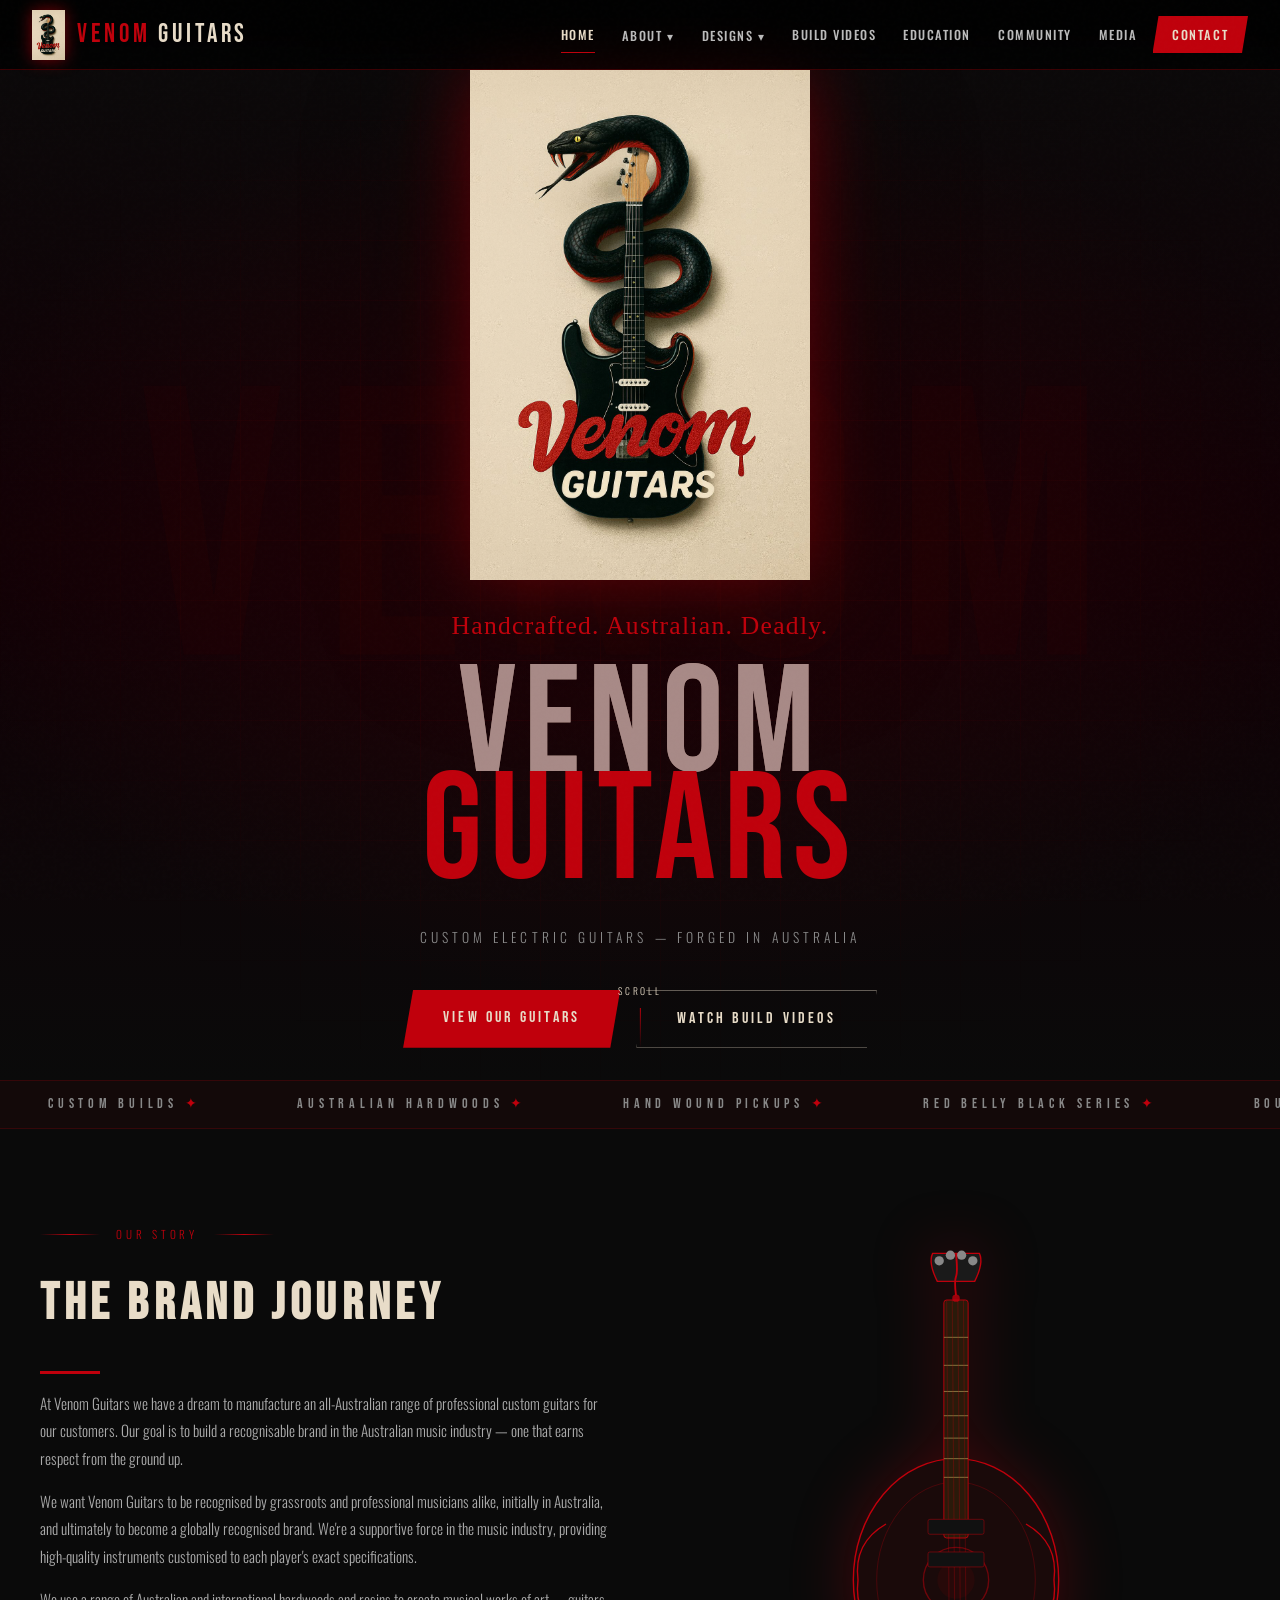
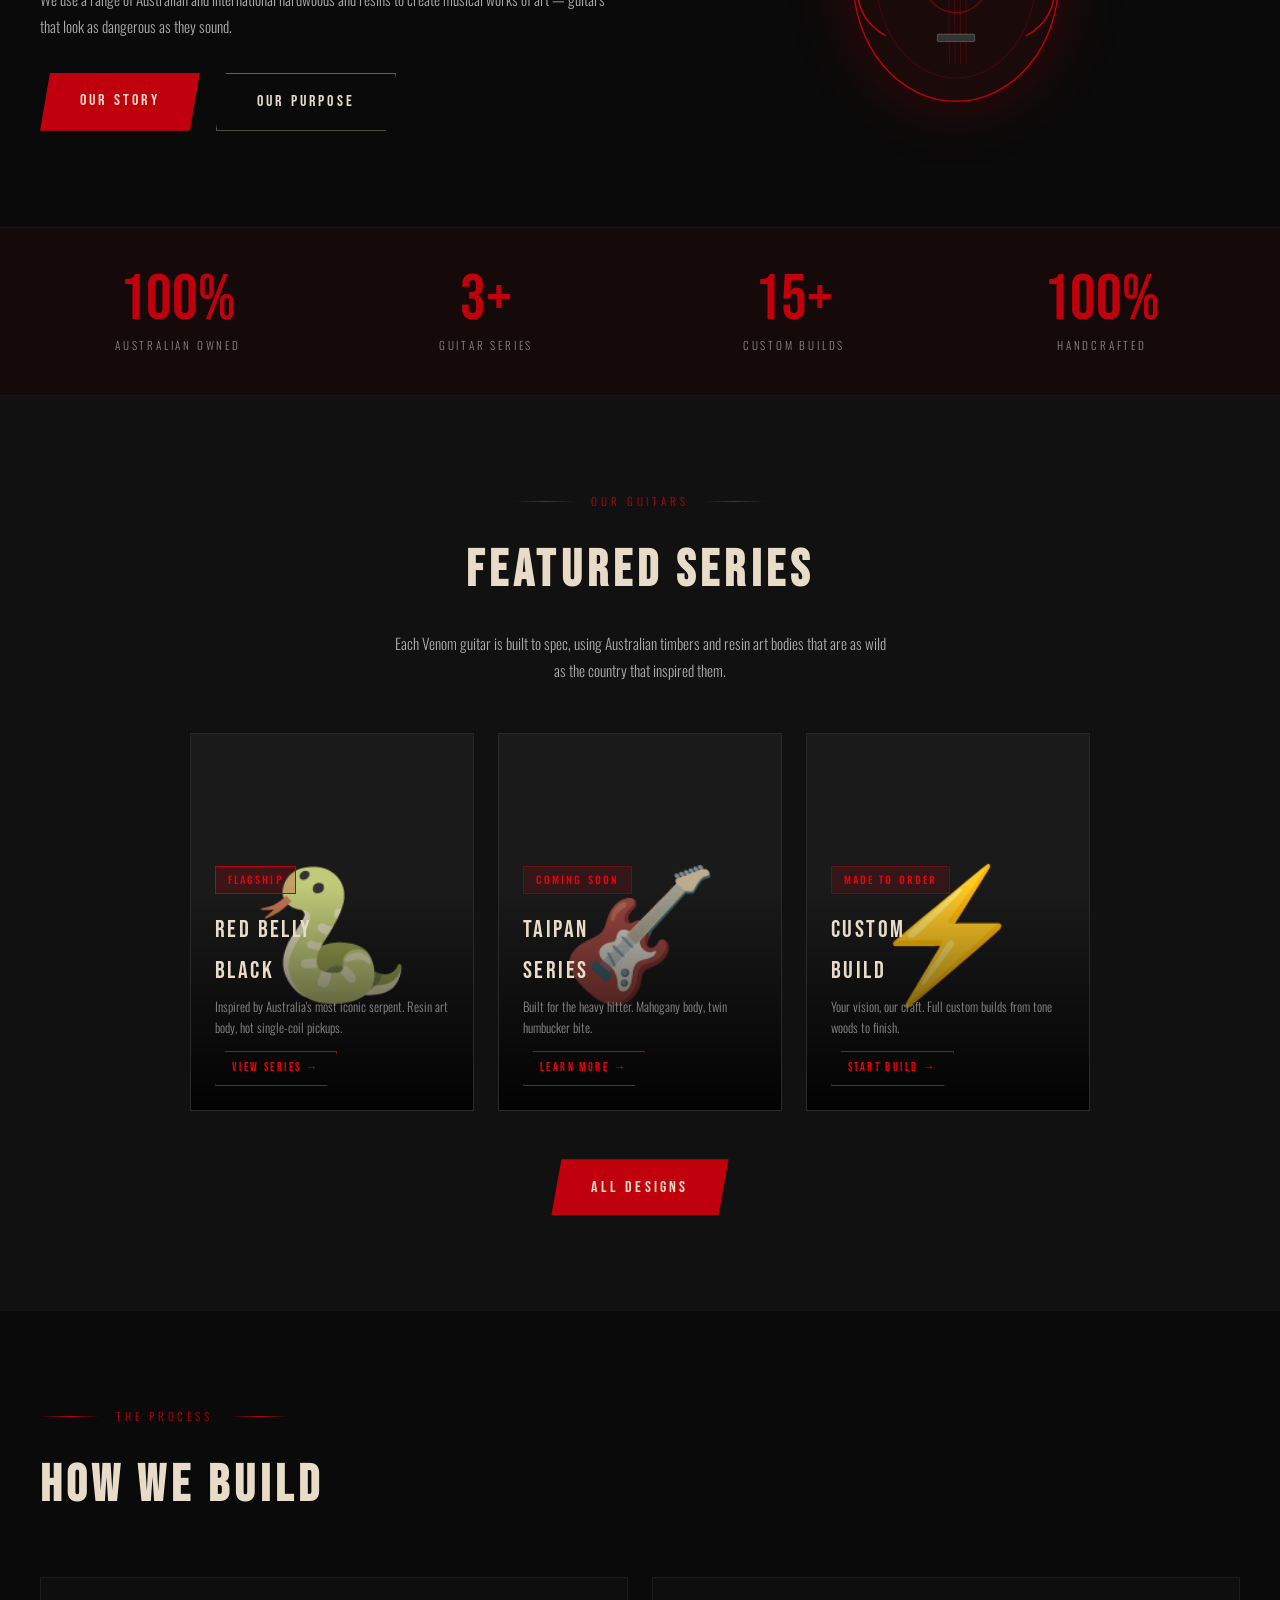
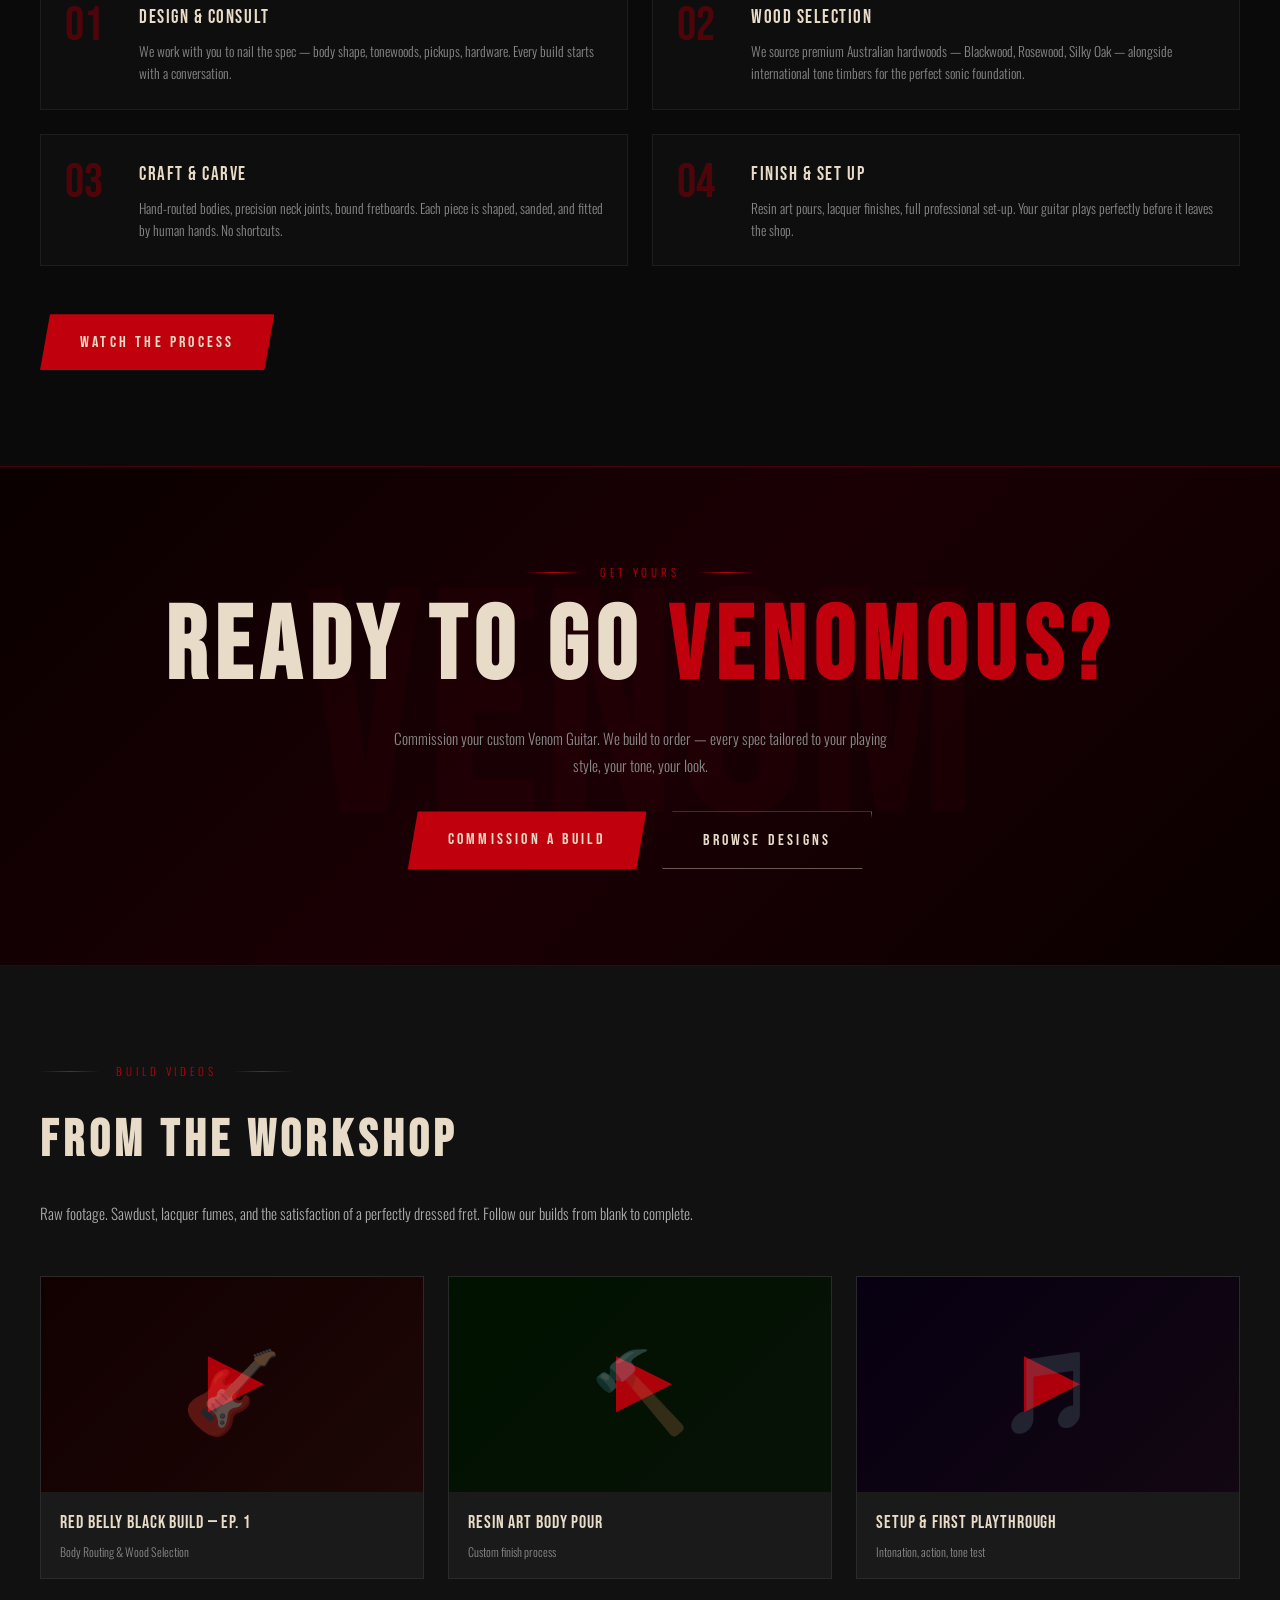
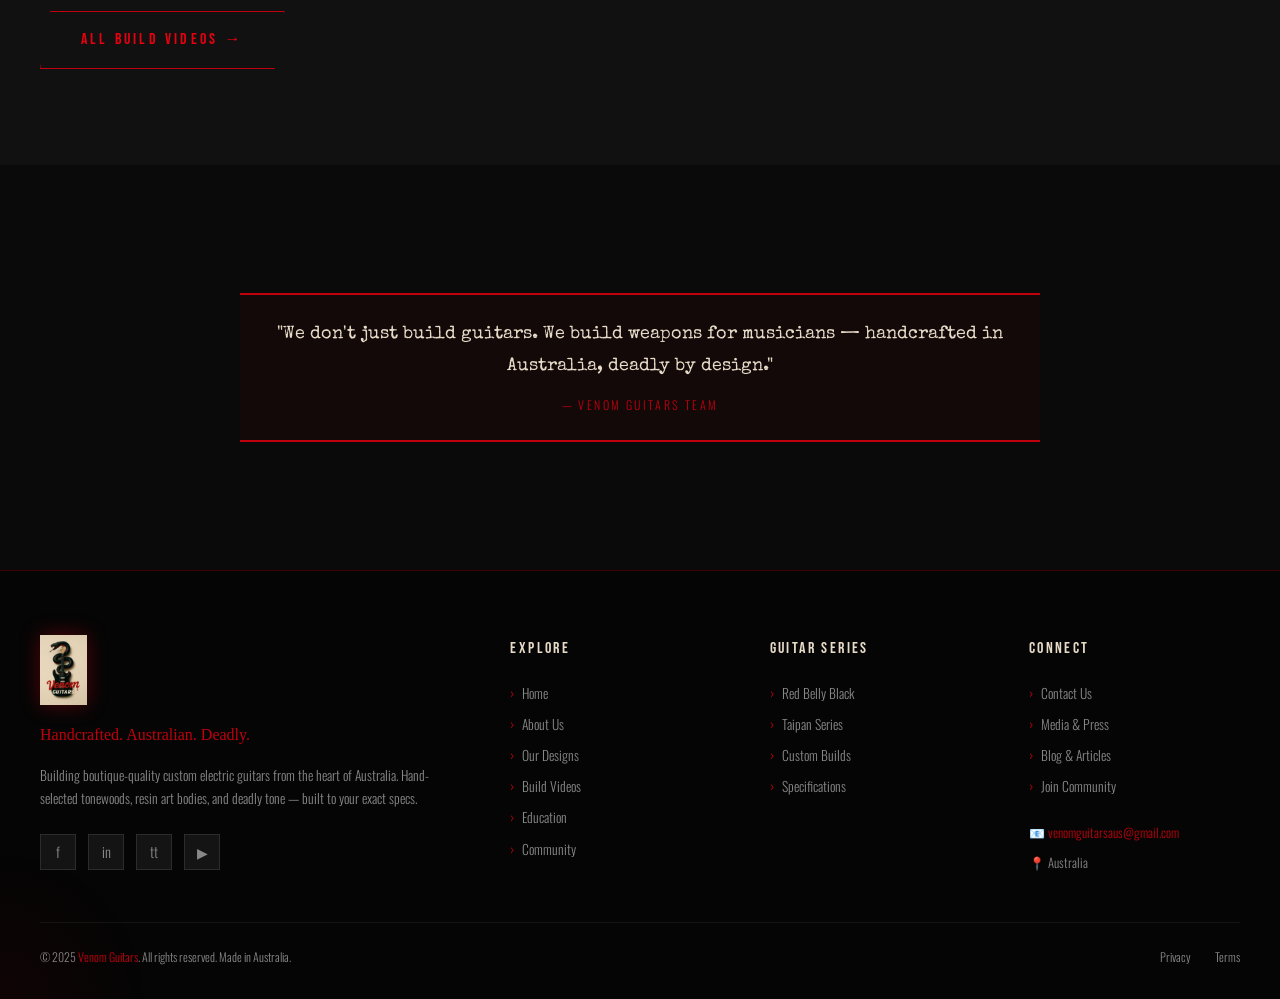
==== index.html @ cd34693f "Add files via upload" ====
<!DOCTYPE html>
<html lang="en">
<head>
  <meta charset="UTF-8">
  <meta name="viewport" content="width=device-width, initial-scale=1.0">
  <title>Venom Guitars — Australian Custom Guitar Builders</title>
  <meta name="description" content="Venom Guitars — Custom Australian-made electric guitars. Hand-crafted with Australian hardwoods, deadly tone, venom-level quality.">
  <link rel="stylesheet" href="css/style.css">
  <link rel="icon" href="images/logo.png" type="image/png">
  <style>
    /* ── HOME-SPECIFIC ── */
    .hero-logo-img {
      width: min(340px, 75vw);
      filter: drop-shadow(0 0 40px rgba(192,0,12,0.5)) drop-shadow(0 20px 60px rgba(0,0,0,0.8));
      animation: float 6s ease-in-out infinite, fadeIn 1s ease both;
    }
    .hero-tagline {
      font-family: var(--font-grunge);
      font-size: clamp(1.1rem, 2.5vw, 1.6rem);
      color: var(--red);
      margin: 1rem 0 0.5rem;
      letter-spacing: 0.05em;
    }
    .hero-main-title {
      font-family: var(--font-display);
      font-size: clamp(4rem, 12vw, 10rem);
      letter-spacing: 0.05em;
      line-height: 0.9;
      color: var(--cream);
      position: relative;
    }
    .hero-sub {
      font-size: 0.85rem;
      letter-spacing: 0.3em;
      text-transform: uppercase;
      color: var(--grey);
      margin: 1.5rem 0 2.5rem;
    }

    /* Drip text */
    .drip-text {
      position: relative;
      display: inline-block;
    }
    .drip-text::after {
      content: '';
      position: absolute;
      bottom: -20px;
      left: 50%;
      transform: translateX(-50%);
      width: 4px;
      height: 25px;
      background: linear-gradient(180deg, var(--red) 0%, transparent 100%);
      border-radius: 0 0 4px 4px;
    }

    /* Marquee */
    .marquee-wrap {
      overflow: hidden;
      border-top: 1px solid rgba(192,0,12,0.2);
      border-bottom: 1px solid rgba(192,0,12,0.2);
      background: rgba(192,0,12,0.05);
      padding: 0.75rem 0;
    }
    .marquee-track {
      display: flex;
      gap: 0;
      animation: marquee 30s linear infinite;
      white-space: nowrap;
    }
    .marquee-item {
      font-family: var(--font-display);
      font-size: 0.85rem;
      letter-spacing: 0.35em;
      text-transform: uppercase;
      color: var(--grey);
      padding: 0 3rem;
      flex-shrink: 0;
    }
    .marquee-item span { color: var(--red); }
    @keyframes marquee {
      from { transform: translateX(0); }
      to   { transform: translateX(-50%); }
    }

    /* Featured series */
    .series-card {
      position: relative;
      overflow: hidden;
      background: var(--charcoal);
      border: 1px solid rgba(255,255,255,0.07);
      aspect-ratio: 3/4;
      display: flex;
      flex-direction: column;
      justify-content: flex-end;
      cursor: pointer;
      transition: transform 0.4s, border-color 0.3s;
    }
    .series-card::before {
      content: '';
      position: absolute;
      inset: 0;
      background: linear-gradient(180deg, transparent 40%, rgba(0,0,0,0.9) 100%);
      z-index: 1;
    }
    .series-card:hover { transform: translateY(-8px); border-color: var(--red); }
    .series-card-bg {
      position: absolute;
      inset: 0;
      display: flex;
      align-items: center;
      justify-content: center;
      font-size: 8rem;
      filter: grayscale(40%);
      transition: transform 0.6s;
    }
    .series-card:hover .series-card-bg { transform: scale(1.05); }
    .series-card-body {
      position: relative;
      z-index: 2;
      padding: 1.5rem;
    }
    .series-card-name {
      font-family: var(--font-display);
      font-size: 1.5rem;
      letter-spacing: 0.1em;
      color: var(--cream);
    }
    .series-card-desc { font-size: 0.8rem; color: var(--grey); margin: 0.25rem 0 0.75rem; }

    /* Process steps */
    .process-step {
      display: flex;
      gap: 1.5rem;
      align-items: flex-start;
      padding: 1.5rem;
      border: 1px solid rgba(255,255,255,0.06);
      background: rgba(255,255,255,0.02);
      transition: border-color 0.3s;
    }
    .process-step:hover { border-color: rgba(192,0,12,0.3); }
    .step-num {
      font-family: var(--font-display);
      font-size: 3rem;
      color: var(--red-dark);
      opacity: 0.6;
      line-height: 1;
      flex-shrink: 0;
      width: 50px;
    }
    .step-title {
      font-family: var(--font-display);
      font-size: 1.2rem;
      letter-spacing: 0.08em;
      color: var(--cream);
      margin-bottom: 0.4rem;
    }
    .step-text { font-size: 0.85rem; color: var(--grey); line-height: 1.6; }

    /* CTA band */
    .cta-band {
      padding: 6rem 2rem;
      background: linear-gradient(135deg, #0a0000 0%, #1a0005 50%, #0a0000 100%);
      border-top: 1px solid rgba(192,0,12,0.3);
      border-bottom: 1px solid rgba(192,0,12,0.3);
      text-align: center;
      position: relative;
      overflow: hidden;
    }
    .cta-band::before {
      content: 'VENOM';
      position: absolute;
      font-family: var(--font-display);
      font-size: 25vw;
      color: rgba(192,0,12,0.04);
      white-space: nowrap;
      top: 50%;
      left: 50%;
      transform: translate(-50%,-50%);
      pointer-events: none;
    }
  </style>
</head>
<body>

<!-- ══ NAVIGATION ══ -->
<nav class="nav" id="main-nav">
  <a href="index.html" class="nav-logo">
    <img src="images/logo.png" alt="Venom Guitars">
    <div class="nav-logo-text"><span>VENOM</span> GUITARS</div>
  </a>
  <div class="nav-links">
    <a href="index.html" class="active">Home</a>
    <div class="nav-dropdown">
      <a href="about.html">About ▾</a>
      <div class="nav-dropdown-menu">
        <a href="about.html">Our Story</a>
        <a href="about.html#purpose">Our Purpose</a>
        <a href="about.html#team">Our Team</a>
      </div>
    </div>
    <div class="nav-dropdown">
      <a href="designs.html">Designs ▾</a>
      <div class="nav-dropdown-menu">
        <a href="designs.html">All Models</a>
        <a href="designs.html#red-belly">Red Belly Black Series</a>
        <a href="designs.html#custom">Custom Builds</a>
      </div>
    </div>
    <a href="builds.html">Build Videos</a>
    <a href="education.html">Education</a>
    <a href="community.html">Community</a>
    <a href="media.html">Media</a>
    <a href="contact.html" class="btn-cta nav-cta">Contact</a>
  </div>
  <div class="nav-hamburger" id="hamburger">
    <span></span><span></span><span></span>
  </div>
</nav>

<!-- Mobile Menu -->
<div class="nav-mobile" id="mobile-menu">
  <a href="index.html">Home</a>
  <a href="about.html">About Us</a>
  <a href="about.html#purpose" class="mobile-sub">— Our Purpose</a>
  <a href="about.html#team" class="mobile-sub">— Our Team</a>
  <a href="designs.html">Our Designs</a>
  <a href="builds.html">Build Videos</a>
  <a href="education.html">Education</a>
  <a href="community.html">Community</a>
  <a href="media.html">Media</a>
  <a href="contact.html">Contact Us</a>
</div>

<!-- ══ HERO ══ -->
<section class="hero" style="padding-top:0; min-height:100vh;">
  <div class="hero-bg"></div>
  <div class="hero-bg-grid"></div>

  <!-- Decorative background text -->
  <div style="position:absolute; font-family:var(--font-display); font-size:30vw; color:rgba(192,0,12,0.03); white-space:nowrap; top:50%; left:50%; transform:translate(-50%,-50%); pointer-events:none; letter-spacing:0.1em; z-index:1;">VENOM</div>

  <div class="hero-content" style="padding-top:70px; position:relative; z-index:2;">
    <img src="images/logo.png" alt="Venom Guitars Logo" class="hero-logo-img" style="margin:0 auto 1.5rem;">
    <div class="hero-tagline animate-up delay-1">Handcrafted. Australian. Deadly.</div>
    <div class="hero-main-title animate-up delay-2 glitch" data-text="VENOM">VENOM</div>
    <div class="hero-main-title animate-up delay-3" style="color:var(--red); margin-top:-0.2em;">GUITARS</div>
    <p class="hero-sub animate-up delay-4">Custom electric guitars — forged in Australia</p>
    <div class="btn-group animate-up delay-4" style="justify-content:center;">
      <a href="designs.html" class="btn btn-primary">View Our Guitars</a>
      <a href="builds.html" class="btn btn-outline">Watch Build Videos</a>
    </div>
  </div>

  <!-- Scroll indicator -->
  <div style="position:absolute; bottom:2rem; left:50%; transform:translateX(-50%); display:flex; flex-direction:column; align-items:center; gap:0.5rem; opacity:0.4; animation:fadeIn 2s ease 1s both; z-index:2;">
    <div style="font-size:0.6rem; letter-spacing:0.3em; text-transform:uppercase; font-family:var(--font-body);">Scroll</div>
    <div style="width:1px; height:40px; background:linear-gradient(180deg, var(--red), transparent);"></div>
  </div>
</section>

<!-- ══ MARQUEE BAND ══ -->
<div class="marquee-wrap">
  <div class="marquee-track">
    <div class="marquee-item">Custom Builds <span>✦</span></div>
    <div class="marquee-item">Australian Hardwoods <span>✦</span></div>
    <div class="marquee-item">Hand Wound Pickups <span>✦</span></div>
    <div class="marquee-item">Red Belly Black Series <span>✦</span></div>
    <div class="marquee-item">Boutique Quality <span>✦</span></div>
    <div class="marquee-item">Made in Australia <span>✦</span></div>
    <div class="marquee-item">Deadly Tone <span>✦</span></div>
    <div class="marquee-item">Custom Builds <span>✦</span></div>
    <div class="marquee-item">Australian Hardwoods <span>✦</span></div>
    <div class="marquee-item">Hand Wound Pickups <span>✦</span></div>
    <div class="marquee-item">Red Belly Black Series <span>✦</span></div>
    <div class="marquee-item">Boutique Quality <span>✦</span></div>
    <div class="marquee-item">Made in Australia <span>✦</span></div>
    <div class="marquee-item">Deadly Tone <span>✦</span></div>
  </div>
</div>

<!-- ══ BRAND JOURNEY ══ -->
<section class="section section-darker">
  <div class="container">
    <div class="split-layout">
      <div>
        <div class="section-label">Our Story</div>
        <h2 class="display-md mb-3">The Brand Journey</h2>
        <div class="accent-line"></div>
        <p>At Venom Guitars we have a dream to manufacture an all-Australian range of professional custom guitars for our customers. Our goal is to build a recognisable brand in the Australian music industry — one that earns respect from the ground up.</p>
        <p class="mt-2">We want Venom Guitars to be recognised by grassroots and professional musicians alike, initially in Australia, and ultimately to become a globally recognised brand. We're a supportive force in the music industry, providing high-quality instruments customised to each player's exact specifications.</p>
        <p class="mt-2">We use a range of Australian and international hardwoods and resins to create musical works of art — guitars that look as dangerous as they sound.</p>
        <div class="btn-group mt-4">
          <a href="about.html" class="btn btn-primary">Our Story</a>
          <a href="about.html#purpose" class="btn btn-outline">Our Purpose</a>
        </div>
      </div>
      <div style="display:flex; align-items:center; justify-content:center;">
        <!-- SVG guitar illustration -->
        <svg viewBox="0 0 300 500" width="280" style="filter:drop-shadow(0 0 30px rgba(192,0,12,0.3));" xmlns="http://www.w3.org/2000/svg">
          <!-- Guitar body -->
          <ellipse cx="150" cy="360" rx="110" ry="130" fill="#1a0a0a" stroke="#c0000c" stroke-width="1.5"/>
          <ellipse cx="150" cy="360" rx="85" ry="105" fill="none" stroke="rgba(192,0,12,0.3)" stroke-width="1"/>
          <!-- Waist -->
          <path d="M 75 300 Q 40 320 45 360 Q 40 400 75 420" fill="none" stroke="#c0000c" stroke-width="1.5"/>
          <path d="M 225 300 Q 260 320 255 360 Q 260 400 225 420" fill="none" stroke="#c0000c" stroke-width="1.5"/>
          <!-- Sound hole -->
          <circle cx="150" cy="360" r="35" fill="none" stroke="rgba(192,0,12,0.5)" stroke-width="1.5"/>
          <circle cx="150" cy="360" r="20" fill="rgba(192,0,12,0.08)"/>
          <!-- Neck -->
          <rect x="137" y="60" width="26" height="255" rx="3" fill="#2a1a0a" stroke="#c0000c" stroke-width="1"/>
          <!-- Frets -->
          <line x1="137" y1="100" x2="163" y2="100" stroke="rgba(200,180,100,0.6)" stroke-width="1"/>
          <line x1="137" y1="130" x2="163" y2="130" stroke="rgba(200,180,100,0.6)" stroke-width="1"/>
          <line x1="137" y1="158" x2="163" y2="158" stroke="rgba(200,180,100,0.6)" stroke-width="1"/>
          <line x1="137" y1="184" x2="163" y2="184" stroke="rgba(200,180,100,0.6)" stroke-width="1"/>
          <line x1="137" y1="208" x2="163" y2="208" stroke="rgba(200,180,100,0.6)" stroke-width="1"/>
          <line x1="137" y1="230" x2="163" y2="230" stroke="rgba(200,180,100,0.6)" stroke-width="1"/>
          <line x1="137" y1="250" x2="163" y2="250" stroke="rgba(200,180,100,0.6)" stroke-width="1"/>
          <!-- Headstock -->
          <path d="M 130 40 Q 120 20 125 10 L 175 10 Q 180 20 170 40 Z" fill="#1a1a1a" stroke="#c0000c" stroke-width="1.5"/>
          <!-- Tuning pegs -->
          <circle cx="132" cy="18" r="5" fill="#888"/>
          <circle cx="144" cy="12" r="5" fill="#888"/>
          <circle cx="156" cy="12" r="5" fill="#888"/>
          <circle cx="168" cy="18" r="5" fill="#888"/>
          <!-- Strings -->
          <line x1="140" y1="60" x2="143" y2="450" stroke="rgba(192,0,12,0.4)" stroke-width="0.8"/>
          <line x1="146" y1="60" x2="149" y2="450" stroke="rgba(192,0,12,0.4)" stroke-width="0.8"/>
          <line x1="152" y1="60" x2="155" y2="450" stroke="rgba(192,0,12,0.4)" stroke-width="0.8"/>
          <line x1="158" y1="60" x2="161" y2="450" stroke="rgba(192,0,12,0.4)" stroke-width="0.8"/>
          <!-- Pickups -->
          <rect x="120" y="295" width="60" height="16" rx="2" fill="#111" stroke="rgba(192,0,12,0.5)" stroke-width="1"/>
          <rect x="120" y="330" width="60" height="16" rx="2" fill="#111" stroke="rgba(192,0,12,0.5)" stroke-width="1"/>
          <!-- Bridge -->
          <rect x="130" y="418" width="40" height="8" rx="1" fill="#333" stroke="#888" stroke-width="0.5"/>
          <!-- Venom drip from headstock -->
          <path d="M 150 10 Q 152 30 150 35 Q 148 40 150 55" stroke="var(--red)" stroke-width="2" fill="none"/>
          <circle cx="150" cy="58" r="4" fill="var(--red)" opacity="0.8"/>
        </svg>
      </div>
    </div>
  </div>
</section>

<!-- ══ STATS ══ -->
<div class="stat-bar">
  <div class="stat-bar-inner">
    <div>
      <div class="stat-number" data-count="100" data-suffix="%">0%</div>
      <div class="stat-label">Australian Owned</div>
    </div>
    <div>
      <div class="stat-number" data-count="3" data-suffix="+">0+</div>
      <div class="stat-label">Guitar Series</div>
    </div>
    <div>
      <div class="stat-number" data-count="15" data-suffix="+">0+</div>
      <div class="stat-label">Custom Builds</div>
    </div>
    <div>
      <div class="stat-number" data-count="100" data-suffix="%">0%</div>
      <div class="stat-label">Handcrafted</div>
    </div>
  </div>
</div>

<!-- ══ FEATURED GUITARS ══ -->
<section class="section section-dark">
  <div class="container">
    <div class="section-label" style="justify-content:center;">Our Guitars</div>
    <h2 class="display-md text-center mb-2">Featured Series</h2>
    <p class="text-center mb-6" style="max-width:500px; margin-left:auto; margin-right:auto;">Each Venom guitar is built to spec, using Australian timbers and resin art bodies that are as wild as the country that inspired them.</p>

    <div class="grid-3" style="max-width:900px; margin:0 auto;">
      <!-- Red Belly Black -->
      <div class="series-card reveal animate-up" onclick="window.location='designs.html#red-belly'">
        <div class="series-card-bg">🐍</div>
        <div class="series-card-body">
          <div class="badge badge-new mb-2">Flagship</div>
          <div class="series-card-name">Red Belly<br>Black</div>
          <div class="series-card-desc">Inspired by Australia's most iconic serpent. Resin art body, hot single-coil pickups.</div>
          <span class="btn btn-red-outline" style="font-size:0.75rem; padding:0.4rem 1rem;">View Series →</span>
        </div>
      </div>

      <!-- Taipan -->
      <div class="series-card reveal animate-up delay-1" onclick="window.location='designs.html#taipan'">
        <div class="series-card-bg" style="color:rgba(180,120,20,0.8);">🎸</div>
        <div class="series-card-body">
          <div class="badge mb-2">Coming Soon</div>
          <div class="series-card-name">Taipan<br>Series</div>
          <div class="series-card-desc">Built for the heavy hitter. Mahogany body, twin humbucker bite.</div>
          <span class="btn btn-red-outline" style="font-size:0.75rem; padding:0.4rem 1rem;">Learn More →</span>
        </div>
      </div>

      <!-- Custom Build -->
      <div class="series-card reveal animate-up delay-2" onclick="window.location='designs.html#custom'">
        <div class="series-card-bg" style="filter:none;">⚡</div>
        <div class="series-card-body">
          <div class="badge mb-2">Made to Order</div>
          <div class="series-card-name">Custom<br>Build</div>
          <div class="series-card-desc">Your vision, our craft. Full custom builds from tone woods to finish.</div>
          <span class="btn btn-red-outline" style="font-size:0.75rem; padding:0.4rem 1rem;">Start Build →</span>
        </div>
      </div>
    </div>

    <div style="text-align:center; margin-top:3rem;">
      <a href="designs.html" class="btn btn-primary">All Designs</a>
    </div>
  </div>
</section>

<!-- ══ HOW WE BUILD ══ -->
<section class="section section-darker">
  <div class="container">
    <div class="section-label">The Process</div>
    <h2 class="display-md mb-6">How We Build</h2>
    <div class="grid-2">
      <div class="process-step reveal animate-up">
        <div class="step-num">01</div>
        <div>
          <div class="step-title">Design & Consult</div>
          <p class="step-text">We work with you to nail the spec — body shape, tonewoods, pickups, hardware. Every build starts with a conversation.</p>
        </div>
      </div>
      <div class="process-step reveal animate-up delay-1">
        <div class="step-num">02</div>
        <div>
          <div class="step-title">Wood Selection</div>
          <p class="step-text">We source premium Australian hardwoods — Blackwood, Rosewood, Silky Oak — alongside international tone timbers for the perfect sonic foundation.</p>
        </div>
      </div>
      <div class="process-step reveal animate-up delay-2">
        <div class="step-num">03</div>
        <div>
          <div class="step-title">Craft & Carve</div>
          <p class="step-text">Hand-routed bodies, precision neck joints, bound fretboards. Each piece is shaped, sanded, and fitted by human hands. No shortcuts.</p>
        </div>
      </div>
      <div class="process-step reveal animate-up delay-3">
        <div class="step-num">04</div>
        <div>
          <div class="step-title">Finish & Set Up</div>
          <p class="step-text">Resin art pours, lacquer finishes, full professional set-up. Your guitar plays perfectly before it leaves the shop.</p>
        </div>
      </div>
    </div>
    <div class="mt-6">
      <a href="builds.html" class="btn btn-primary">Watch the Process</a>
    </div>
  </div>
</section>

<!-- ══ CTA BAND ══ -->
<div class="cta-band">
  <div style="position:relative; z-index:2;">
    <div class="section-label" style="justify-content:center;">Get Yours</div>
    <h2 class="display-lg mb-3" style="color:var(--cream);">Ready to Go <span class="text-red">Venomous?</span></h2>
    <p style="max-width:500px; margin:0 auto 2rem; color:var(--grey);">Commission your custom Venom Guitar. We build to order — every spec tailored to your playing style, your tone, your look.</p>
    <div class="btn-group" style="justify-content:center;">
      <a href="contact.html" class="btn btn-primary">Commission a Build</a>
      <a href="designs.html" class="btn btn-outline">Browse Designs</a>
    </div>
  </div>
</div>

<!-- ══ LATEST BUILD VIDEOS ══ -->
<section class="section section-dark">
  <div class="container">
    <div class="section-label">Build Videos</div>
    <h2 class="display-md mb-2">From the Workshop</h2>
    <p class="mb-6">Raw footage. Sawdust, lacquer fumes, and the satisfaction of a perfectly dressed fret. Follow our builds from blank to complete.</p>
    <div class="grid-3">
      <div class="video-card reveal animate-up" data-url="https://youtube.com/@venomguitars">
        <div class="video-thumb" style="background:linear-gradient(135deg,#1a0000,#2a0a0a);">
          <div class="video-play"><div class="play-icon"></div></div>
          <div style="position:absolute; inset:0; display:flex; align-items:center; justify-content:center; font-size:5rem; opacity:0.3;">🎸</div>
        </div>
        <div class="video-info">
          <div class="video-title">Red Belly Black Build — Ep. 1</div>
          <div class="video-meta">Body Routing & Wood Selection</div>
        </div>
      </div>
      <div class="video-card reveal animate-up delay-1" data-url="https://youtube.com/@venomguitars">
        <div class="video-thumb" style="background:linear-gradient(135deg,#001a00,#0a1a0a);">
          <div class="video-play"><div class="play-icon"></div></div>
          <div style="position:absolute; inset:0; display:flex; align-items:center; justify-content:center; font-size:5rem; opacity:0.3;">🔨</div>
        </div>
        <div class="video-info">
          <div class="video-title">Resin Art Body Pour</div>
          <div class="video-meta">Custom finish process</div>
        </div>
      </div>
      <div class="video-card reveal animate-up delay-2" data-url="https://youtube.com/@venomguitars">
        <div class="video-thumb" style="background:linear-gradient(135deg,#0a001a,#1a0a1a);">
          <div class="video-play"><div class="play-icon"></div></div>
          <div style="position:absolute; inset:0; display:flex; align-items:center; justify-content:center; font-size:5rem; opacity:0.3;">🎵</div>
        </div>
        <div class="video-info">
          <div class="video-title">Setup & First Playthrough</div>
          <div class="video-meta">Intonation, action, tone test</div>
        </div>
      </div>
    </div>
    <div class="mt-4">
      <a href="builds.html" class="btn btn-red-outline">All Build Videos →</a>
    </div>
  </div>
</section>

<!-- ══ QUOTE ══ -->
<section class="section section-darker">
  <div class="container-narrow text-center">
    <div class="quote-block" style="border-left:none; border-top:2px solid var(--red); border-bottom:2px solid var(--red); text-align:center;">
      "We don't just build guitars. We build weapons for musicians — handcrafted in Australia, deadly by design."
      <div class="quote-attr">— Venom Guitars Team</div>
    </div>
  </div>
</section>

<!-- ══ FOOTER ══ -->
<footer class="footer">
  <div class="footer-grid">
    <div>
      <img src="images/logo.png" alt="Venom Guitars" class="footer-brand-logo">
      <div class="footer-tagline">Handcrafted. Australian. Deadly.</div>
      <p class="footer-desc">Building boutique-quality custom electric guitars from the heart of Australia. Hand-selected tonewoods, resin art bodies, and deadly tone — built to your exact specs.</p>
      <div class="footer-social">
        <a href="http://facebook.com/venomguitars" title="Facebook">f</a>
        <a href="http://instagram.com/@venomguitars" title="Instagram">in</a>
        <a href="http://tiktok.com/@venomguitars" title="TikTok">tt</a>
        <a href="http://youtube.com/@venomguitars" title="YouTube">▶</a>
      </div>
    </div>
    <div>
      <div class="footer-heading">Explore</div>
      <div class="footer-links">
        <a href="index.html">Home</a>
        <a href="about.html">About Us</a>
        <a href="designs.html">Our Designs</a>
        <a href="builds.html">Build Videos</a>
        <a href="education.html">Education</a>
        <a href="community.html">Community</a>
      </div>
    </div>
    <div>
      <div class="footer-heading">Guitar Series</div>
      <div class="footer-links">
        <a href="designs.html#red-belly">Red Belly Black</a>
        <a href="designs.html#taipan">Taipan Series</a>
        <a href="designs.html#custom">Custom Builds</a>
        <a href="designs.html#specs">Specifications</a>
      </div>
    </div>
    <div>
      <div class="footer-heading">Connect</div>
      <div class="footer-links">
        <a href="contact.html">Contact Us</a>
        <a href="media.html">Media & Press</a>
        <a href="media.html#blog">Blog & Articles</a>
        <a href="community.html">Join Community</a>
      </div>
      <div style="margin-top:1.5rem; font-size:0.8rem; color:var(--grey);">
        📧 <a href="mailto:venomguitarsaus@gmail.com" style="color:var(--red); transition:color 0.2s;" onmouseover="this.style.color='#e8000f'" onmouseout="this.style.color='var(--red)'">venomguitarsaus@gmail.com</a>
      </div>
      <div style="font-size:0.8rem; color:var(--grey); margin-top:0.5rem;">
        📍 Australia
      </div>
    </div>
  </div>
  <div class="footer-bottom">
    <div>© 2025 <span class="footer-bottom-brand">Venom Guitars</span>. All rights reserved. Made in Australia.</div>
    <div style="display:flex; gap:1.5rem;">
      <a href="#" style="color:var(--grey); font-size:0.75rem; transition:color 0.2s;" onmouseover="this.style.color='var(--cream)'" onmouseout="this.style.color='var(--grey)'">Privacy</a>
      <a href="#" style="color:var(--grey); font-size:0.75rem; transition:color 0.2s;" onmouseover="this.style.color='var(--cream)'" onmouseout="this.style.color='var(--grey)'">Terms</a>
    </div>
  </div>
</footer>

<script src="js/main.js"></script>
</body>
</html>
---- css/style.css ----
@import url('https://fonts.googleapis.com/css2?family=Bebas+Neue&family=Permanent+Marker&family=Oswald:wght@300;400;500;700&family=Special+Elite&display=swap');

/* ── CSS VARIABLES ── */
:root {
  --black:      #0a0a0a;
  --deep:       #111111;
  --charcoal:   #1a1a1a;
  --red:        #c0000c;
  --red-bright: #e8000f;
  --red-dark:   #7a0008;
  --cream:      #e8dcc8;
  --grey:       #888;
  --light-grey: #bbb;
  --font-display: 'Bebas Neue', sans-serif;
  --font-grunge:  'Permanent Marker', cursive;
  --font-body:    'Oswald', sans-serif;
  --font-type:    'Special Elite', cursive;
}

/* ── RESET ── */
*, *::before, *::after { box-sizing: border-box; margin: 0; padding: 0; }
html { scroll-behavior: smooth; }
body {
  background: var(--black);
  color: var(--cream);
  font-family: var(--font-body);
  font-weight: 300;
  line-height: 1.7;
  overflow-x: hidden;
}
a { color: inherit; text-decoration: none; }
img { max-width: 100%; display: block; }
ul { list-style: none; }

/* ── NOISE TEXTURE OVERLAY ── */
body::before {
  content: '';
  position: fixed;
  inset: 0;
  background-image: url("data:image/svg+xml,%3Csvg viewBox='0 0 256 256' xmlns='http://www.w3.org/2000/svg'%3E%3Cfilter id='noise'%3E%3CfeTurbulence type='fractalNoise' baseFrequency='0.9' numOctaves='4' stitchTiles='stitch'/%3E%3C/filter%3E%3Crect width='100%25' height='100%25' filter='url(%23noise)' opacity='0.04'/%3E%3C/svg%3E");
  pointer-events: none;
  z-index: 9999;
  opacity: 0.35;
}

/* ── SCROLLBAR ── */
::-webkit-scrollbar { width: 6px; }
::-webkit-scrollbar-track { background: var(--black); }
::-webkit-scrollbar-thumb { background: var(--red); border-radius: 3px; }

/* ══════════════════════════════════
   NAVIGATION
══════════════════════════════════ */
.nav {
  position: fixed;
  top: 0; left: 0; right: 0;
  z-index: 1000;
  background: linear-gradient(180deg, rgba(0,0,0,0.95) 0%, rgba(0,0,0,0.7) 100%);
  backdrop-filter: blur(8px);
  border-bottom: 1px solid rgba(192,0,12,0.3);
  padding: 0 2rem;
  display: flex;
  align-items: center;
  justify-content: space-between;
  height: 70px;
  transition: background 0.3s;
}
.nav.scrolled {
  background: rgba(0,0,0,0.98);
  border-bottom-color: var(--red);
}
.nav-logo {
  display: flex;
  align-items: center;
  gap: 12px;
}
.nav-logo img {
  height: 50px;
  width: auto;
  filter: drop-shadow(0 0 8px rgba(192,0,12,0.6));
}
.nav-logo-text {
  font-family: var(--font-display);
  font-size: 1.6rem;
  letter-spacing: 0.15em;
  color: var(--cream);
  line-height: 1;
}
.nav-logo-text span { color: var(--red); }

.nav-links {
  display: flex;
  align-items: center;
  gap: 0.2rem;
}
.nav-links a,
.nav-dropdown > a {
  font-family: var(--font-body);
  font-weight: 500;
  font-size: 0.78rem;
  letter-spacing: 0.12em;
  text-transform: uppercase;
  color: var(--light-grey);
  padding: 0.5rem 0.75rem;
  position: relative;
  transition: color 0.2s;
}
.nav-links a::after {
  content: '';
  position: absolute;
  bottom: 0; left: 50%; right: 50%;
  height: 1px;
  background: var(--red);
  transition: left 0.2s, right 0.2s;
}
.nav-links a:hover, .nav-links a.active { color: var(--cream); }
.nav-links a:hover::after, .nav-links a.active::after { left: 0.75rem; right: 0.75rem; }

/* Dropdown */
.nav-dropdown { position: relative; }
.nav-dropdown-menu {
  position: absolute;
  top: 100%;
  left: 0;
  background: rgba(10,10,10,0.98);
  border: 1px solid rgba(192,0,12,0.4);
  border-top: 2px solid var(--red);
  min-width: 180px;
  padding: 0.5rem 0;
  opacity: 0;
  visibility: hidden;
  transform: translateY(-8px);
  transition: all 0.2s;
}
.nav-dropdown:hover .nav-dropdown-menu {
  opacity: 1; visibility: visible; transform: translateY(0);
}
.nav-dropdown-menu a {
  display: block;
  padding: 0.5rem 1rem !important;
  font-size: 0.75rem !important;
  border-bottom: 1px solid rgba(255,255,255,0.05);
}
.nav-dropdown-menu a:last-child { border-bottom: none; }
.nav-dropdown-menu a::after { display: none; }
.nav-dropdown-menu a:hover { background: rgba(192,0,12,0.15); color: var(--red-bright) !important; }

.nav-cta {
  background: var(--red) !important;
  color: var(--cream) !important;
  padding: 0.5rem 1.2rem !important;
  clip-path: polygon(6px 0%, 100% 0%, calc(100% - 6px) 100%, 0% 100%);
  letter-spacing: 0.15em !important;
}
.nav-cta::after { display: none !important; }
.nav-cta:hover { background: var(--red-bright) !important; color: #fff !important; }

/* Hamburger */
.nav-hamburger {
  display: none;
  flex-direction: column;
  gap: 5px;
  cursor: pointer;
  padding: 4px;
}
.nav-hamburger span {
  display: block;
  width: 24px; height: 2px;
  background: var(--cream);
  transition: all 0.3s;
}

/* Mobile Menu */
.nav-mobile {
  display: none;
  position: fixed;
  top: 70px; left: 0; right: 0; bottom: 0;
  background: rgba(0,0,0,0.97);
  z-index: 999;
  padding: 2rem;
  flex-direction: column;
  gap: 0.5rem;
  overflow-y: auto;
}
.nav-mobile.open { display: flex; }
.nav-mobile a {
  font-family: var(--font-body);
  font-weight: 500;
  font-size: 1.1rem;
  letter-spacing: 0.1em;
  text-transform: uppercase;
  color: var(--light-grey);
  padding: 0.75rem 0;
  border-bottom: 1px solid rgba(255,255,255,0.05);
}
.nav-mobile a:hover { color: var(--red-bright); }
.nav-mobile .mobile-sub { padding-left: 1.5rem; font-size: 0.9rem !important; opacity: 0.8; }

@media (max-width: 900px) {
  .nav-links { display: none; }
  .nav-hamburger { display: flex; }
}

/* ══════════════════════════════════
   HERO BASE
══════════════════════════════════ */
.hero {
  min-height: 100vh;
  display: flex;
  align-items: center;
  justify-content: center;
  position: relative;
  overflow: hidden;
  padding-top: 70px;
}
.hero-bg {
  position: absolute;
  inset: 0;
  background: 
    radial-gradient(ellipse 80% 60% at 50% 50%, rgba(120,0,8,0.18) 0%, transparent 70%),
    linear-gradient(180deg, #0a0a0a 0%, #110005 50%, #0a0a0a 100%);
}
.hero-bg-grid {
  position: absolute;
  inset: 0;
  background-image: 
    linear-gradient(rgba(192,0,12,0.06) 1px, transparent 1px),
    linear-gradient(90deg, rgba(192,0,12,0.06) 1px, transparent 1px);
  background-size: 60px 60px;
  mask-image: radial-gradient(ellipse at center, black 30%, transparent 75%);
}
.hero-content {
  position: relative;
  z-index: 2;
  text-align: center;
  padding: 2rem;
}

/* ══════════════════════════════════
   TYPOGRAPHY UTILITIES
══════════════════════════════════ */
.display-xl {
  font-family: var(--font-display);
  font-size: clamp(5rem, 14vw, 12rem);
  letter-spacing: 0.05em;
  line-height: 0.9;
  color: var(--cream);
}
.display-lg {
  font-family: var(--font-display);
  font-size: clamp(3rem, 8vw, 7rem);
  letter-spacing: 0.08em;
  line-height: 1;
}
.display-md {
  font-family: var(--font-display);
  font-size: clamp(1.8rem, 4vw, 3.5rem);
  letter-spacing: 0.1em;
}
.grunge-title {
  font-family: var(--font-grunge);
  color: var(--red);
  font-size: clamp(2rem, 5vw, 4rem);
}
.section-label {
  font-family: var(--font-body);
  font-size: 0.7rem;
  letter-spacing: 0.35em;
  text-transform: uppercase;
  color: var(--red);
  margin-bottom: 1rem;
  display: flex;
  align-items: center;
  gap: 1rem;
}
.section-label::before,
.section-label::after {
  content: '';
  flex: 1;
  height: 1px;
  background: linear-gradient(90deg, transparent, var(--red), transparent);
  max-width: 60px;
}
.text-red { color: var(--red); }
.text-cream { color: var(--cream); }
.text-grey { color: var(--grey); }
.text-center { text-align: center; }

/* ══════════════════════════════════
   SECTIONS
══════════════════════════════════ */
.section {
  padding: 6rem 2rem;
  position: relative;
}
.section-dark { background: var(--deep); }
.section-darker { background: var(--black); }
.container {
  max-width: 1200px;
  margin: 0 auto;
}
.container-narrow { max-width: 800px; margin: 0 auto; }

/* ══════════════════════════════════
   DRIP DIVIDER
══════════════════════════════════ */
.drip-divider {
  width: 100%;
  overflow: hidden;
  line-height: 0;
  margin: 0;
}
.drip-divider svg { display: block; width: 100%; }

/* ══════════════════════════════════
   BUTTONS
══════════════════════════════════ */
.btn {
  display: inline-block;
  font-family: var(--font-display);
  font-size: 1rem;
  letter-spacing: 0.2em;
  text-transform: uppercase;
  padding: 0.9rem 2.5rem;
  position: relative;
  cursor: pointer;
  transition: all 0.25s;
  border: none;
  outline: none;
}
.btn-primary {
  background: var(--red);
  color: var(--cream);
  clip-path: polygon(10px 0%, 100% 0%, calc(100% - 10px) 100%, 0% 100%);
}
.btn-primary:hover {
  background: var(--red-bright);
  color: #fff;
  transform: translateY(-2px);
  box-shadow: 0 8px 24px rgba(192,0,12,0.4);
}
.btn-outline {
  background: transparent;
  color: var(--cream);
  border: 1px solid rgba(232,220,200,0.4);
  clip-path: polygon(10px 0%, 100% 0%, calc(100% - 10px) 100%, 0% 100%);
}
.btn-outline:hover {
  border-color: var(--red);
  color: var(--red-bright);
  transform: translateY(-2px);
}
.btn-red-outline {
  background: transparent;
  color: var(--red-bright);
  border: 1px solid var(--red);
  clip-path: polygon(10px 0%, 100% 0%, calc(100% - 10px) 100%, 0% 100%);
}
.btn-red-outline:hover {
  background: rgba(192,0,12,0.15);
  transform: translateY(-2px);
}
.btn-group { display: flex; gap: 1rem; flex-wrap: wrap; }

/* ══════════════════════════════════
   CARDS
══════════════════════════════════ */
.card {
  background: var(--charcoal);
  border: 1px solid rgba(255,255,255,0.07);
  overflow: hidden;
  position: relative;
  transition: border-color 0.3s, transform 0.3s;
}
.card:hover {
  border-color: rgba(192,0,12,0.5);
  transform: translateY(-4px);
}
.card::before {
  content: '';
  position: absolute;
  top: 0; left: 0; right: 0;
  height: 2px;
  background: linear-gradient(90deg, transparent, var(--red), transparent);
  opacity: 0;
  transition: opacity 0.3s;
}
.card:hover::before { opacity: 1; }
.card-image {
  width: 100%;
  aspect-ratio: 16/10;
  object-fit: cover;
  filter: grayscale(30%) contrast(1.1);
  transition: filter 0.3s;
}
.card:hover .card-image { filter: grayscale(0%) contrast(1.15); }
.card-body { padding: 1.5rem; }
.card-tag {
  font-size: 0.65rem;
  letter-spacing: 0.25em;
  text-transform: uppercase;
  color: var(--red);
  margin-bottom: 0.5rem;
}
.card-title {
  font-family: var(--font-display);
  font-size: 1.4rem;
  letter-spacing: 0.05em;
  color: var(--cream);
  margin-bottom: 0.5rem;
}
.card-text {
  font-size: 0.875rem;
  color: var(--grey);
  line-height: 1.6;
  margin-bottom: 1rem;
}

/* ══════════════════════════════════
   GRID LAYOUTS
══════════════════════════════════ */
.grid-3 {
  display: grid;
  grid-template-columns: repeat(3, 1fr);
  gap: 1.5rem;
}
.grid-2 {
  display: grid;
  grid-template-columns: repeat(2, 1fr);
  gap: 1.5rem;
}
.grid-4 {
  display: grid;
  grid-template-columns: repeat(4, 1fr);
  gap: 1.5rem;
}
@media (max-width: 900px) {
  .grid-3, .grid-4 { grid-template-columns: repeat(2, 1fr); }
}
@media (max-width: 600px) {
  .grid-3, .grid-4, .grid-2 { grid-template-columns: 1fr; }
}

/* ══════════════════════════════════
   RED ACCENT LINE
══════════════════════════════════ */
.accent-line {
  width: 60px;
  height: 3px;
  background: var(--red);
  margin: 1rem 0;
}
.accent-line-center { margin: 1rem auto; }

/* ══════════════════════════════════
   VENOM DRIP SVG ELEMENT
══════════════════════════════════ */
.venom-drip {
  color: var(--red);
  font-size: 2rem;
  line-height: 1;
  display: inline-block;
}

/* ══════════════════════════════════
   PAGE HERO (inner pages)
══════════════════════════════════ */
.page-hero {
  padding: 120px 2rem 5rem;
  position: relative;
  overflow: hidden;
  background: linear-gradient(180deg, #0a0000 0%, #0a0a0a 100%);
}
.page-hero::after {
  content: '';
  position: absolute;
  bottom: 0; left: 0; right: 0;
  height: 1px;
  background: linear-gradient(90deg, transparent, var(--red), transparent);
}
.page-hero-title {
  font-family: var(--font-display);
  font-size: clamp(3rem, 8vw, 7rem);
  letter-spacing: 0.08em;
  line-height: 0.95;
  color: var(--cream);
}
.page-hero-sub {
  font-family: var(--font-grunge);
  color: var(--red);
  font-size: 1.2rem;
  margin-top: 0.5rem;
}

/* ══════════════════════════════════
   VIDEO CARD
══════════════════════════════════ */
.video-card {
  position: relative;
  overflow: hidden;
  background: var(--charcoal);
  border: 1px solid rgba(255,255,255,0.07);
  transition: border-color 0.3s, transform 0.3s;
  cursor: pointer;
}
.video-card:hover { border-color: var(--red); transform: translateY(-4px); }
.video-thumb {
  width: 100%;
  aspect-ratio: 16/9;
  background: #1a1a1a;
  position: relative;
  overflow: hidden;
}
.video-thumb img { width: 100%; height: 100%; object-fit: cover; filter: grayscale(20%); }
.video-play {
  position: absolute;
  inset: 0;
  display: flex;
  align-items: center;
  justify-content: center;
  background: rgba(0,0,0,0.3);
  transition: background 0.3s;
}
.video-card:hover .video-play { background: rgba(192,0,12,0.2); }
.play-icon {
  width: 56px; height: 56px;
  background: rgba(192,0,12,0.9);
  clip-path: polygon(0 0, 100% 50%, 0 100%);
  margin-left: 8px;
  transition: transform 0.2s;
}
.video-card:hover .play-icon { transform: scale(1.1); }
.video-info { padding: 1rem 1.2rem; }
.video-title {
  font-family: var(--font-display);
  font-size: 1.1rem;
  letter-spacing: 0.05em;
  margin-bottom: 0.25rem;
}
.video-meta { font-size: 0.75rem; color: var(--grey); }

/* ══════════════════════════════════
   STAT BAR
══════════════════════════════════ */
.stat-bar {
  border-top: 1px solid rgba(192,0,12,0.2);
  border-bottom: 1px solid rgba(192,0,12,0.2);
  background: rgba(192,0,12,0.06);
  padding: 2.5rem 2rem;
}
.stat-bar-inner {
  max-width: 1200px;
  margin: 0 auto;
  display: grid;
  grid-template-columns: repeat(4, 1fr);
  gap: 2rem;
  text-align: center;
}
.stat-number {
  font-family: var(--font-display);
  font-size: clamp(2.5rem, 5vw, 4rem);
  color: var(--red);
  line-height: 1;
}
.stat-label {
  font-size: 0.7rem;
  letter-spacing: 0.25em;
  text-transform: uppercase;
  color: var(--grey);
  margin-top: 0.25rem;
}
@media (max-width: 600px) {
  .stat-bar-inner { grid-template-columns: repeat(2, 1fr); }
}

/* ══════════════════════════════════
   TESTIMONIAL
══════════════════════════════════ */
.quote-block {
  border-left: 3px solid var(--red);
  padding: 1.5rem 2rem;
  margin: 2rem 0;
  background: rgba(192,0,12,0.05);
  font-family: var(--font-type);
  font-size: 1.1rem;
  color: var(--cream);
  line-height: 1.8;
}
.quote-attr {
  font-family: var(--font-body);
  font-size: 0.75rem;
  letter-spacing: 0.2em;
  text-transform: uppercase;
  color: var(--red);
  margin-top: 0.75rem;
}

/* ══════════════════════════════════
   FORM STYLES
══════════════════════════════════ */
.form-group { margin-bottom: 1.25rem; }
.form-label {
  display: block;
  font-size: 0.7rem;
  letter-spacing: 0.2em;
  text-transform: uppercase;
  color: var(--grey);
  margin-bottom: 0.4rem;
}
.form-input,
.form-textarea,
.form-select {
  width: 100%;
  background: rgba(255,255,255,0.04);
  border: 1px solid rgba(255,255,255,0.1);
  color: var(--cream);
  padding: 0.75rem 1rem;
  font-family: var(--font-body);
  font-size: 0.95rem;
  outline: none;
  transition: border-color 0.2s;
}
.form-input:focus, .form-textarea:focus, .form-select:focus {
  border-color: var(--red);
}
.form-textarea { min-height: 120px; resize: vertical; }
.form-select option { background: var(--charcoal); }

/* ══════════════════════════════════
   FOOTER
══════════════════════════════════ */
.footer {
  background: #050505;
  border-top: 1px solid rgba(192,0,12,0.3);
  padding: 4rem 2rem 2rem;
}
.footer-grid {
  max-width: 1200px;
  margin: 0 auto;
  display: grid;
  grid-template-columns: 2fr 1fr 1fr 1fr;
  gap: 3rem;
  margin-bottom: 3rem;
}
.footer-brand-logo {
  height: 70px;
  width: auto;
  margin-bottom: 1rem;
  filter: drop-shadow(0 0 10px rgba(192,0,12,0.4));
}
.footer-tagline {
  font-family: var(--font-grunge);
  color: var(--red);
  font-size: 1rem;
  margin-bottom: 1rem;
}
.footer-desc {
  font-size: 0.85rem;
  color: var(--grey);
  line-height: 1.7;
  margin-bottom: 1.5rem;
}
.footer-social {
  display: flex;
  gap: 0.75rem;
}
.footer-social a {
  width: 36px; height: 36px;
  background: rgba(255,255,255,0.06);
  border: 1px solid rgba(255,255,255,0.1);
  display: flex;
  align-items: center;
  justify-content: center;
  font-size: 0.9rem;
  transition: all 0.2s;
  color: var(--grey);
}
.footer-social a:hover {
  background: rgba(192,0,12,0.2);
  border-color: var(--red);
  color: var(--red-bright);
}
.footer-heading {
  font-family: var(--font-display);
  letter-spacing: 0.15em;
  font-size: 1rem;
  color: var(--cream);
  margin-bottom: 1.25rem;
}
.footer-links { display: flex; flex-direction: column; gap: 0.5rem; }
.footer-links a {
  font-size: 0.85rem;
  color: var(--grey);
  transition: color 0.2s;
  display: flex;
  align-items: center;
  gap: 0.5rem;
}
.footer-links a::before {
  content: '›';
  color: var(--red);
}
.footer-links a:hover { color: var(--cream); }
.footer-bottom {
  max-width: 1200px;
  margin: 0 auto;
  border-top: 1px solid rgba(255,255,255,0.06);
  padding-top: 1.5rem;
  display: flex;
  justify-content: space-between;
  align-items: center;
  font-size: 0.75rem;
  color: var(--grey);
  flex-wrap: wrap;
  gap: 1rem;
}
.footer-bottom-brand { color: var(--red); }
@media (max-width: 900px) {
  .footer-grid { grid-template-columns: 1fr 1fr; }
}
@media (max-width: 600px) {
  .footer-grid { grid-template-columns: 1fr; }
}

/* ══════════════════════════════════
   ANIMATIONS
══════════════════════════════════ */
@keyframes fadeInUp {
  from { opacity: 0; transform: translateY(30px); }
  to   { opacity: 1; transform: translateY(0); }
}
@keyframes fadeIn {
  from { opacity: 0; }
  to   { opacity: 1; }
}
@keyframes glitch {
  0%   { clip-path: inset(40% 0 61% 0); transform: translate(-4px, 0); }
  20%  { clip-path: inset(92% 0 1% 0);  transform: translate(4px, 0); }
  40%  { clip-path: inset(43% 0 1% 0);  transform: translate(0, 0); }
  60%  { clip-path: inset(25% 0 58% 0); transform: translate(4px, -4px); }
  80%  { clip-path: inset(54% 0 7% 0);  transform: translate(-4px, 4px); }
  100% { clip-path: inset(58% 0 43% 0); transform: translate(0, 0); }
}
@keyframes drip {
  0%   { transform: scaleY(0); transform-origin: top; }
  60%  { transform: scaleY(1.05); }
  100% { transform: scaleY(1); transform-origin: top; }
}
@keyframes pulse-red {
  0%, 100% { box-shadow: 0 0 20px rgba(192,0,12,0.3); }
  50%       { box-shadow: 0 0 40px rgba(232,0,15,0.6); }
}
@keyframes float {
  0%, 100% { transform: translateY(0); }
  50%       { transform: translateY(-10px); }
}
@keyframes scanline {
  0%   { transform: translateY(-100%); }
  100% { transform: translateY(100vh); }
}

.animate-up    { animation: fadeInUp 0.8s ease both; }
.animate-fade  { animation: fadeIn 1s ease both; }
.delay-1 { animation-delay: 0.15s; }
.delay-2 { animation-delay: 0.3s; }
.delay-3 { animation-delay: 0.45s; }
.delay-4 { animation-delay: 0.6s; }

/* Glitch text effect */
.glitch {
  position: relative;
}
.glitch::before,
.glitch::after {
  content: attr(data-text);
  position: absolute;
  top: 0; left: 0;
  width: 100%;
  height: 100%;
  font-family: inherit;
  font-size: inherit;
  color: inherit;
}
.glitch::before {
  color: var(--red);
  animation: glitch 4s infinite;
  opacity: 0.5;
}
.glitch::after {
  color: #00ffff;
  animation: glitch 4s infinite reverse;
  opacity: 0.2;
}

/* ══════════════════════════════════
   SNAKE DIVIDER
══════════════════════════════════ */
.snake-divider {
  display: flex;
  align-items: center;
  gap: 1rem;
  margin: 1.5rem 0;
}
.snake-divider::before,
.snake-divider::after {
  content: '';
  flex: 1;
  height: 1px;
  background: linear-gradient(90deg, transparent, rgba(192,0,12,0.5));
}
.snake-divider::after {
  background: linear-gradient(270deg, transparent, rgba(192,0,12,0.5));
}
.snake-icon { color: var(--red); font-size: 1.2rem; }

/* ══════════════════════════════════
   BADGE / TAG
══════════════════════════════════ */
.badge {
  display: inline-block;
  font-family: var(--font-body);
  font-size: 0.65rem;
  font-weight: 500;
  letter-spacing: 0.2em;
  text-transform: uppercase;
  padding: 0.25rem 0.75rem;
  background: rgba(192,0,12,0.15);
  border: 1px solid rgba(192,0,12,0.4);
  color: var(--red-bright);
}
.badge-new { background: rgba(192,0,12,0.2); border-color: var(--red); }

/* ══════════════════════════════════
   PAGE TRANSITION
══════════════════════════════════ */
.page-enter {
  animation: fadeInUp 0.6s ease both;
}

/* ══════════════════════════════════
   RESPONSIVE TEXT
══════════════════════════════════ */
p { font-size: 0.95rem; color: #aaa; line-height: 1.8; }
p + p { margin-top: 1rem; }
h2 { font-family: var(--font-display); letter-spacing: 0.08em; color: var(--cream); }
h3 { font-family: var(--font-display); letter-spacing: 0.06em; color: var(--cream); }

/* ══════════════════════════════════
   UTILITY
══════════════════════════════════ */
.mb-1 { margin-bottom: 0.5rem; }
.mb-2 { margin-bottom: 1rem; }
.mb-3 { margin-bottom: 1.5rem; }
.mb-4 { margin-bottom: 2rem; }
.mb-6 { margin-bottom: 3rem; }
.mt-2 { margin-top: 1rem; }
.mt-4 { margin-top: 2rem; }
.mt-6 { margin-top: 3rem; }
.gap-sm { gap: 0.75rem; }
.split-layout {
  display: grid;
  grid-template-columns: 1fr 1fr;
  gap: 4rem;
  align-items: center;
}
.split-layout.reverse { direction: rtl; }
.split-layout.reverse > * { direction: ltr; }
@media (max-width: 800px) {
  .split-layout { grid-template-columns: 1fr; gap: 2rem; }
  .split-layout.reverse { direction: ltr; }
}

/* ══════════════════════════════════
   SPECS TABLE
══════════════════════════════════ */
.specs-table { width: 100%; border-collapse: collapse; }
.specs-table tr { border-bottom: 1px solid rgba(255,255,255,0.06); }
.specs-table tr:last-child { border-bottom: none; }
.specs-table td {
  padding: 0.75rem 0;
  font-size: 0.88rem;
}
.specs-table td:first-child {
  color: var(--grey);
  font-size: 0.72rem;
  letter-spacing: 0.15em;
  text-transform: uppercase;
  width: 40%;
}
.specs-table td:last-child { color: var(--cream); }

/* Horizontal rule */
hr.red { border: none; border-top: 1px solid rgba(192,0,12,0.3); margin: 3rem 0; }
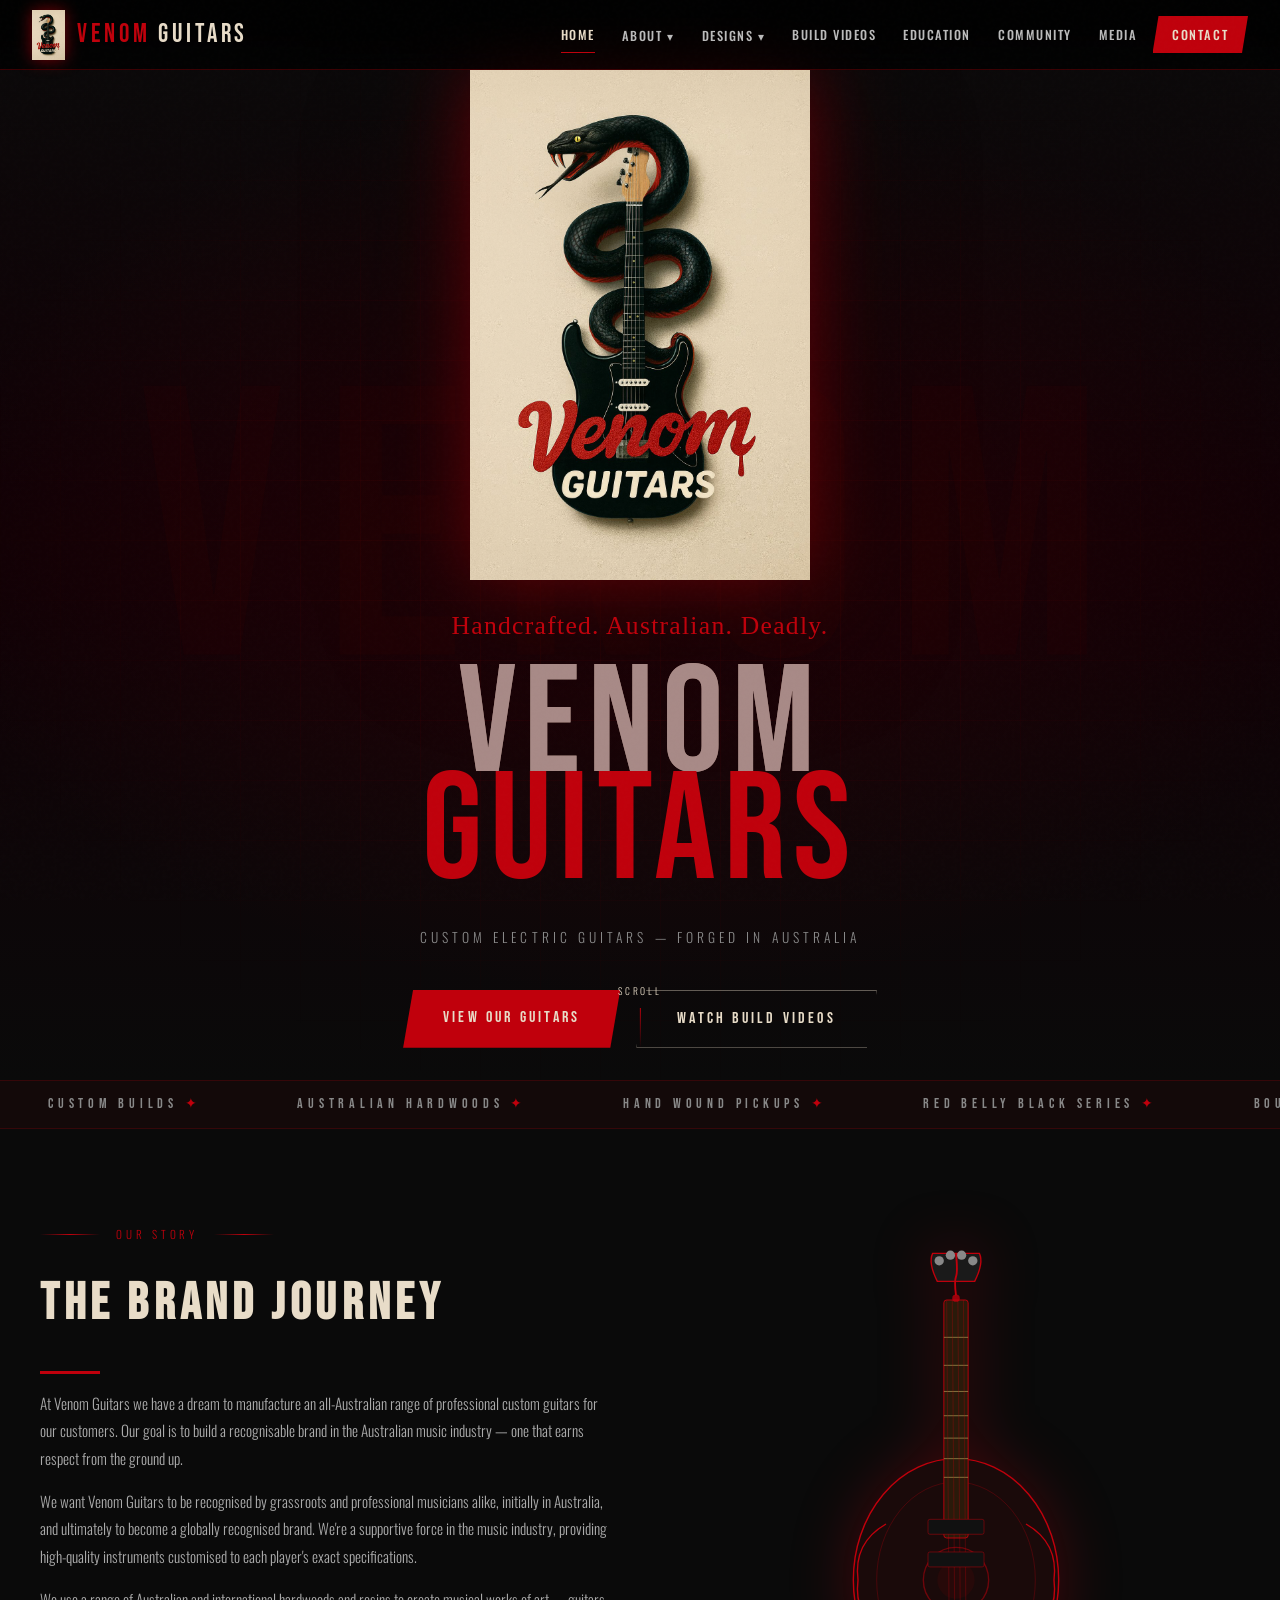
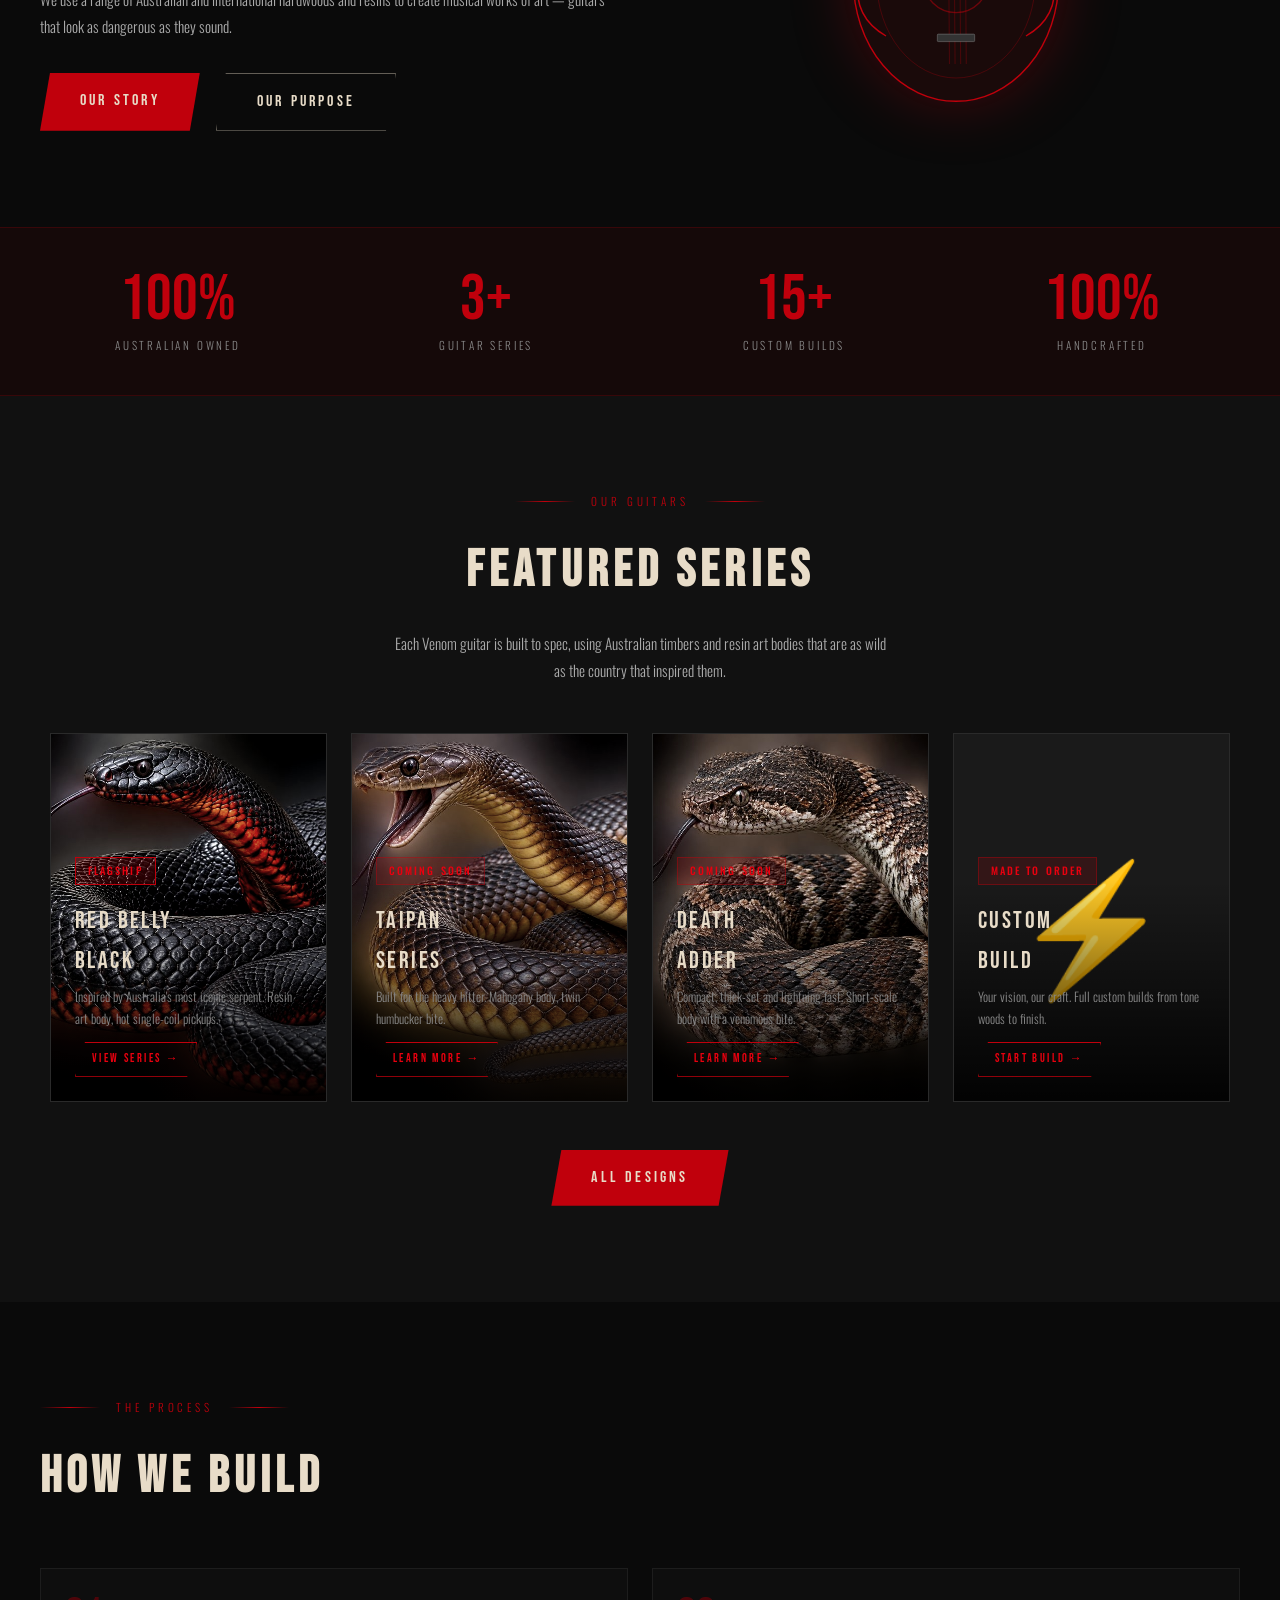
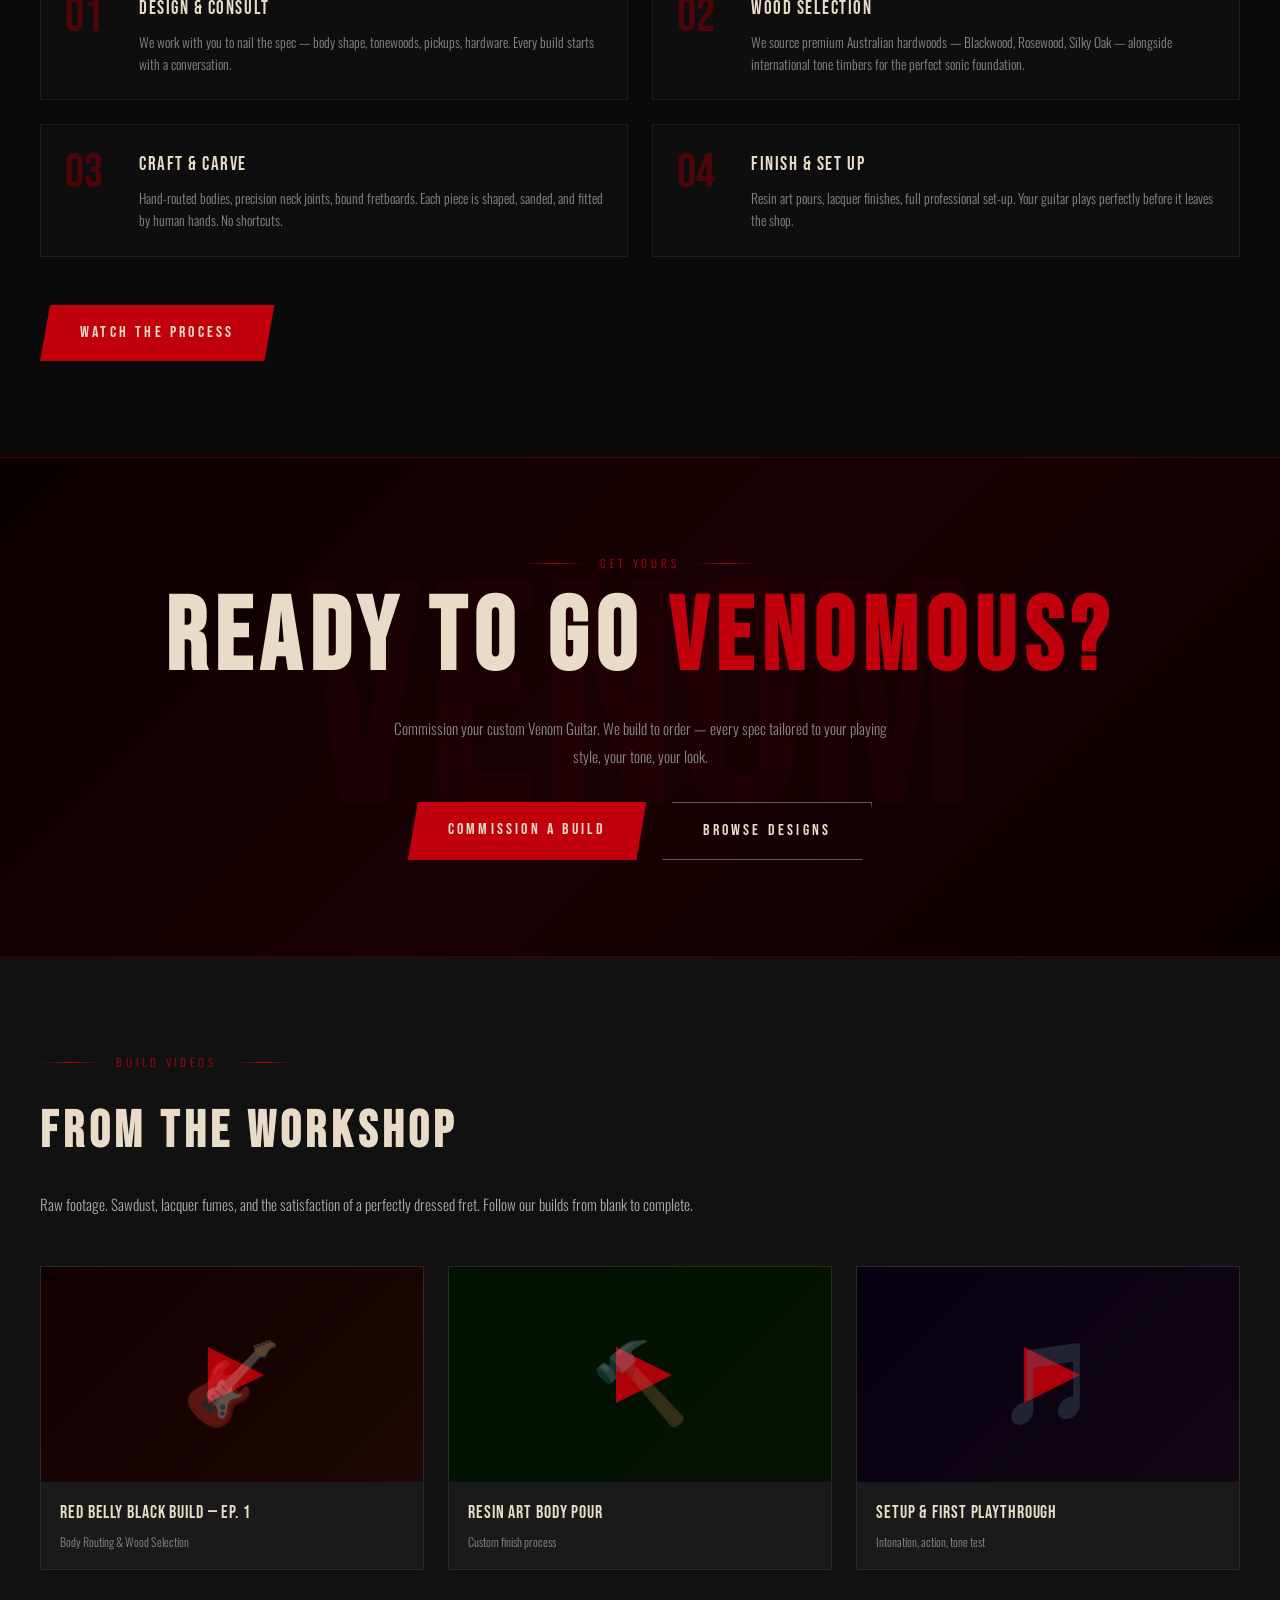
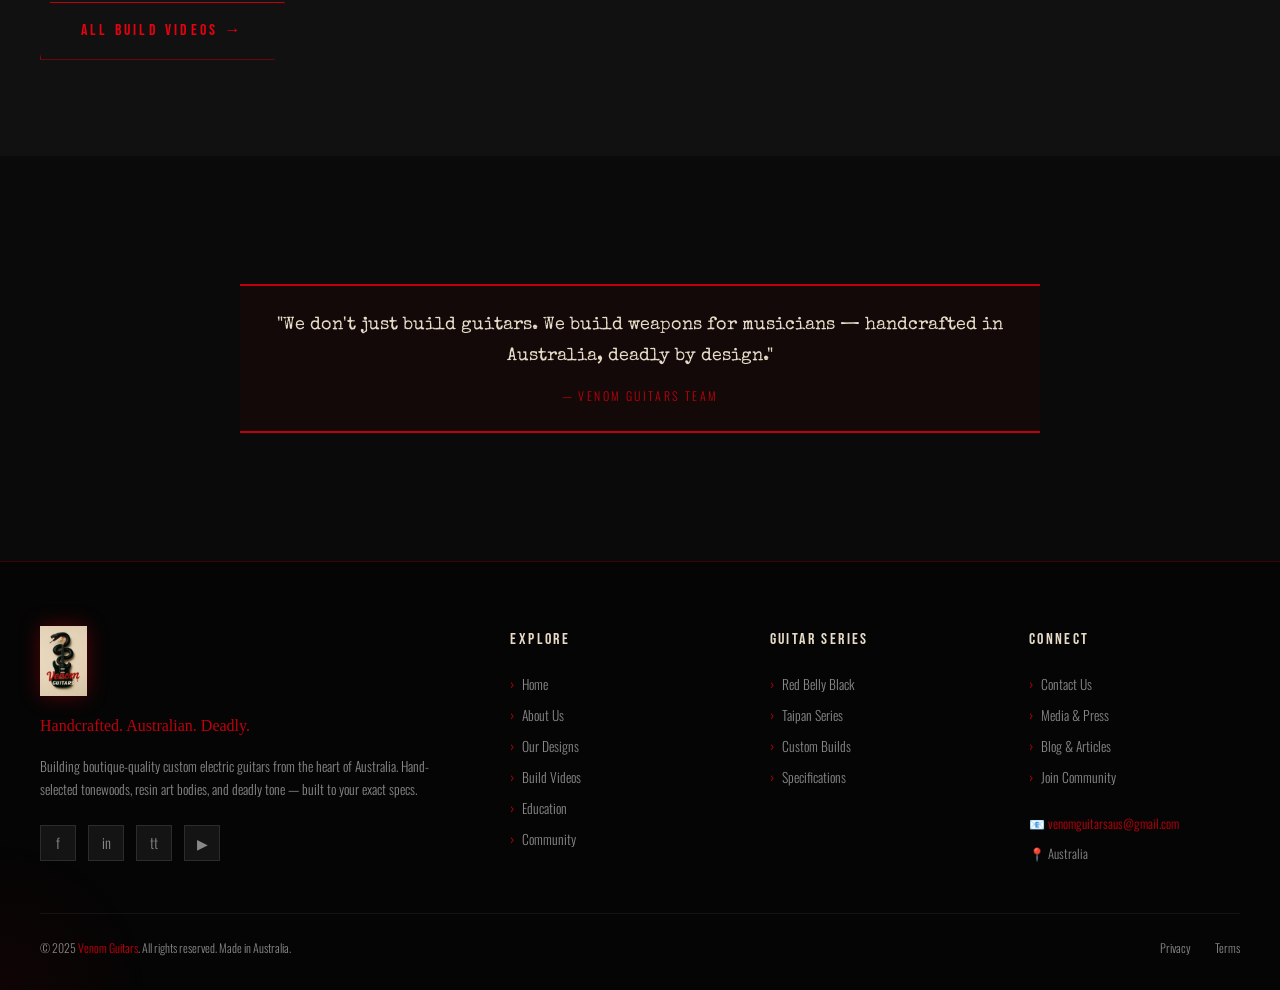
==== commit 6294c54f: "Fix Red Belly Black tile, add real snake photos, add Death Adder series tile" ====
--- a/index.html
+++ b/index.html
@@ -113,6 +113,14 @@
       font-size: 8rem;
       filter: grayscale(40%);
       transition: transform 0.6s;
+    }
+    .series-card-bg img {
+      width: 100%;
+      height: 100%;
+      object-fit: cover;
+      object-position: 20% 15%;
+      display: block;
+      filter: saturate(1.15) contrast(1.05);
     }
     .series-card:hover .series-card-bg { transform: scale(1.05); }
     .series-card-body {
@@ -372,10 +380,10 @@
     <h2 class="display-md text-center mb-2">Featured Series</h2>
     <p class="text-center mb-6" style="max-width:500px; margin-left:auto; margin-right:auto;">Each Venom guitar is built to spec, using Australian timbers and resin art bodies that are as wild as the country that inspired them.</p>
 
-    <div class="grid-3" style="max-width:900px; margin:0 auto;">
+    <div class="grid-4" style="max-width:1180px; margin:0 auto;">
       <!-- Red Belly Black -->
       <div class="series-card reveal animate-up" onclick="window.location='designs.html#red-belly'">
-        <div class="series-card-bg">🐍</div>
+        <div class="series-card-bg"><img src="images/series-red-belly-black.jpg" alt="Red-bellied Black Snake" loading="lazy"></div>
         <div class="series-card-body">
           <div class="badge badge-new mb-2">Flagship</div>
           <div class="series-card-name">Red Belly<br>Black</div>
@@ -386,7 +394,7 @@
 
       <!-- Taipan -->
       <div class="series-card reveal animate-up delay-1" onclick="window.location='designs.html#taipan'">
-        <div class="series-card-bg" style="color:rgba(180,120,20,0.8);">🎸</div>
+        <div class="series-card-bg"><img src="images/series-taipan.jpg" alt="Taipan Snake" loading="lazy"></div>
         <div class="series-card-body">
           <div class="badge mb-2">Coming Soon</div>
           <div class="series-card-name">Taipan<br>Series</div>
@@ -395,8 +403,19 @@
         </div>
       </div>
 
+      <!-- Death Adder -->
+      <div class="series-card reveal animate-up delay-2" onclick="window.location='designs.html#death-adder'">
+        <div class="series-card-bg"><img src="images/series-death-adder.jpg" alt="Death Adder Snake" loading="lazy"></div>
+        <div class="series-card-body">
+          <div class="badge mb-2">Coming Soon</div>
+          <div class="series-card-name">Death<br>Adder</div>
+          <div class="series-card-desc">Compact, thick-set and lightning fast. Short-scale body with a venomous bite.</div>
+          <span class="btn btn-red-outline" style="font-size:0.75rem; padding:0.4rem 1rem;">Learn More →</span>
+        </div>
+      </div>
+
       <!-- Custom Build -->
-      <div class="series-card reveal animate-up delay-2" onclick="window.location='designs.html#custom'">
+      <div class="series-card reveal animate-up delay-3" onclick="window.location='designs.html#custom'">
         <div class="series-card-bg" style="filter:none;">⚡</div>
         <div class="series-card-body">
           <div class="badge mb-2">Made to Order</div>
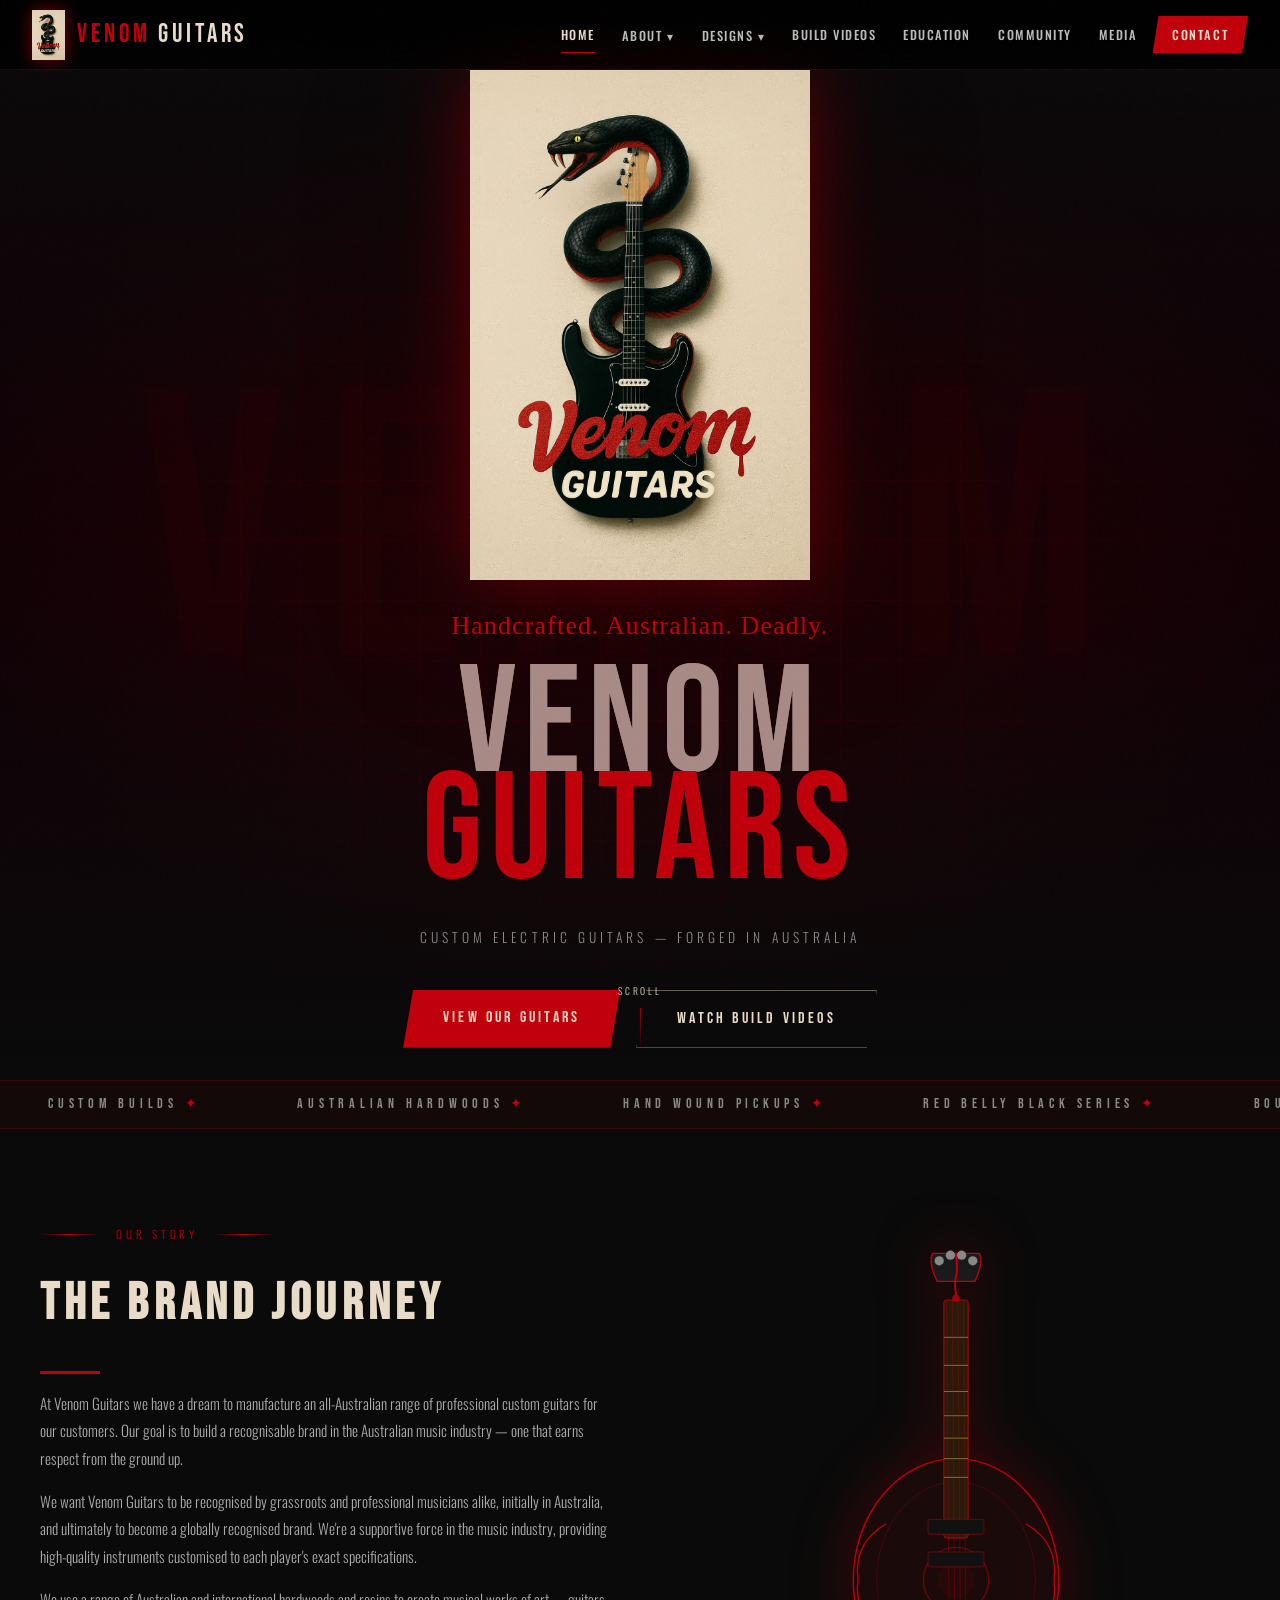
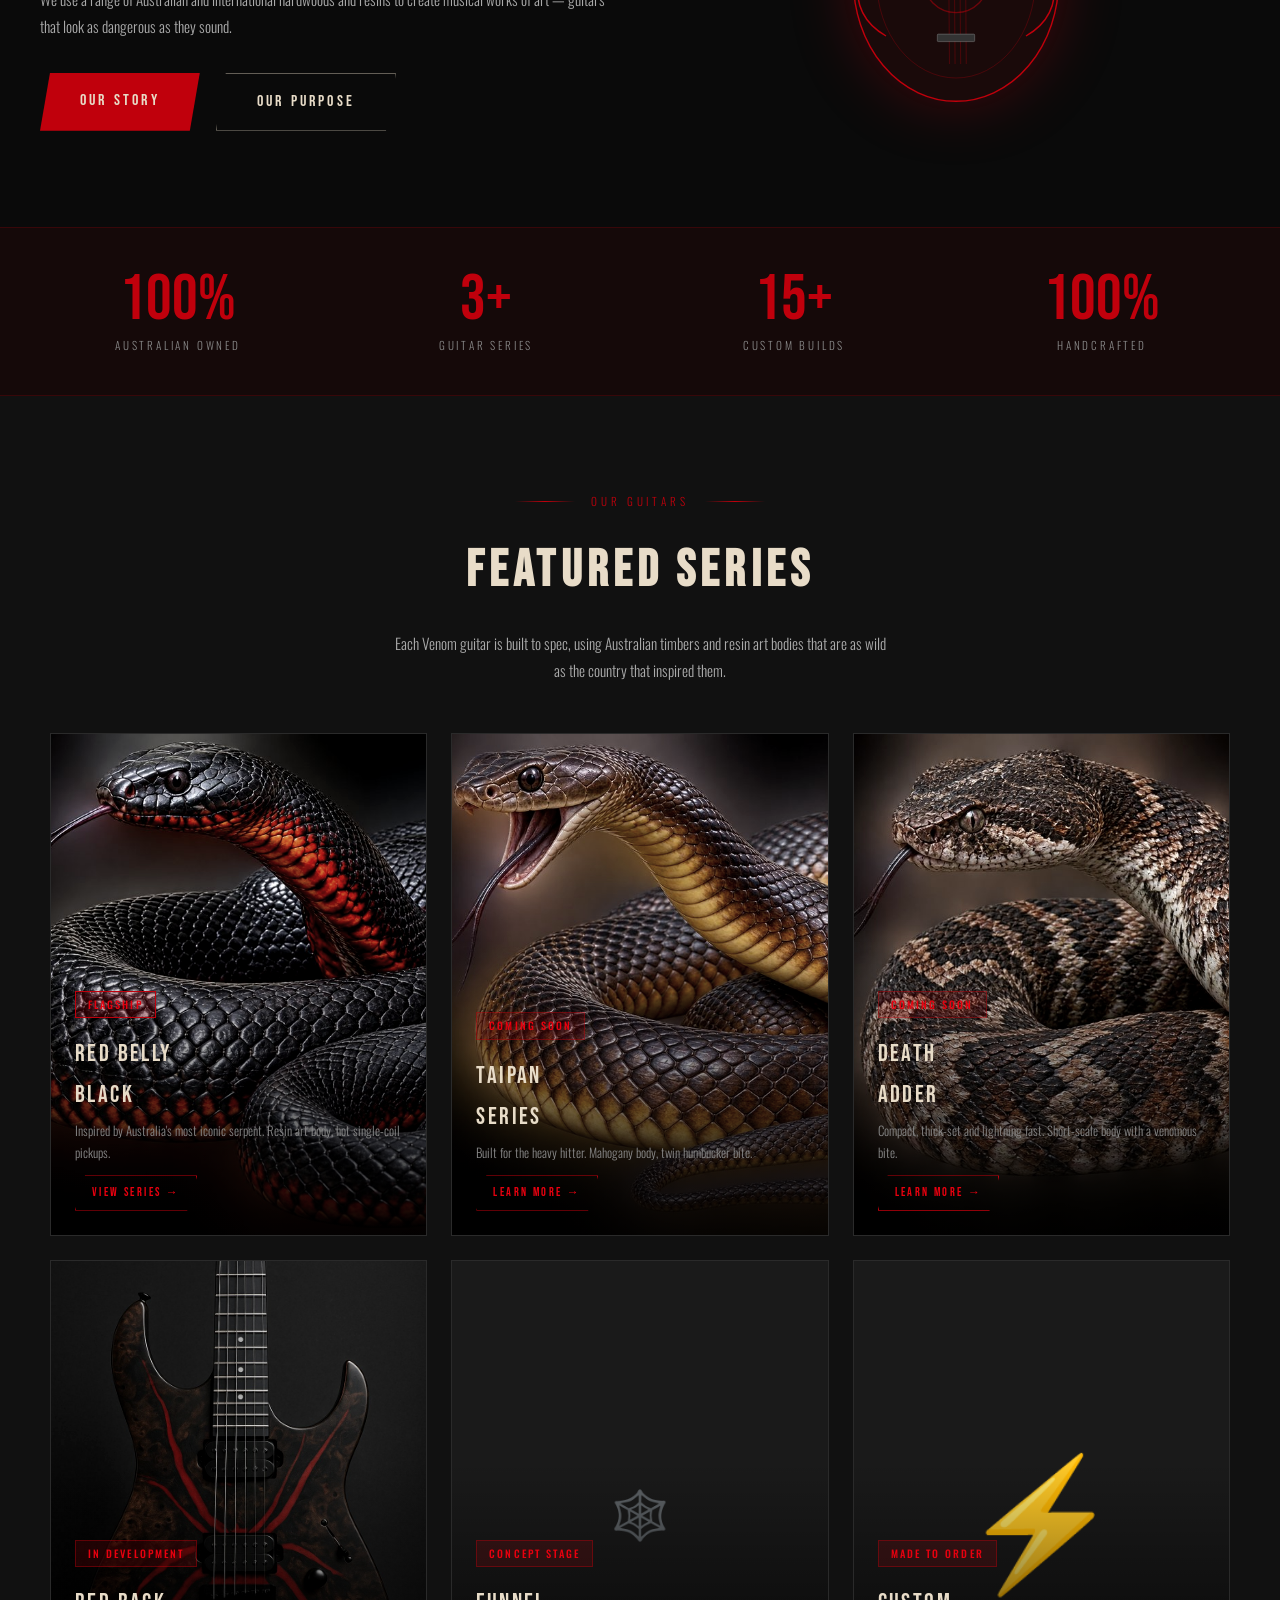
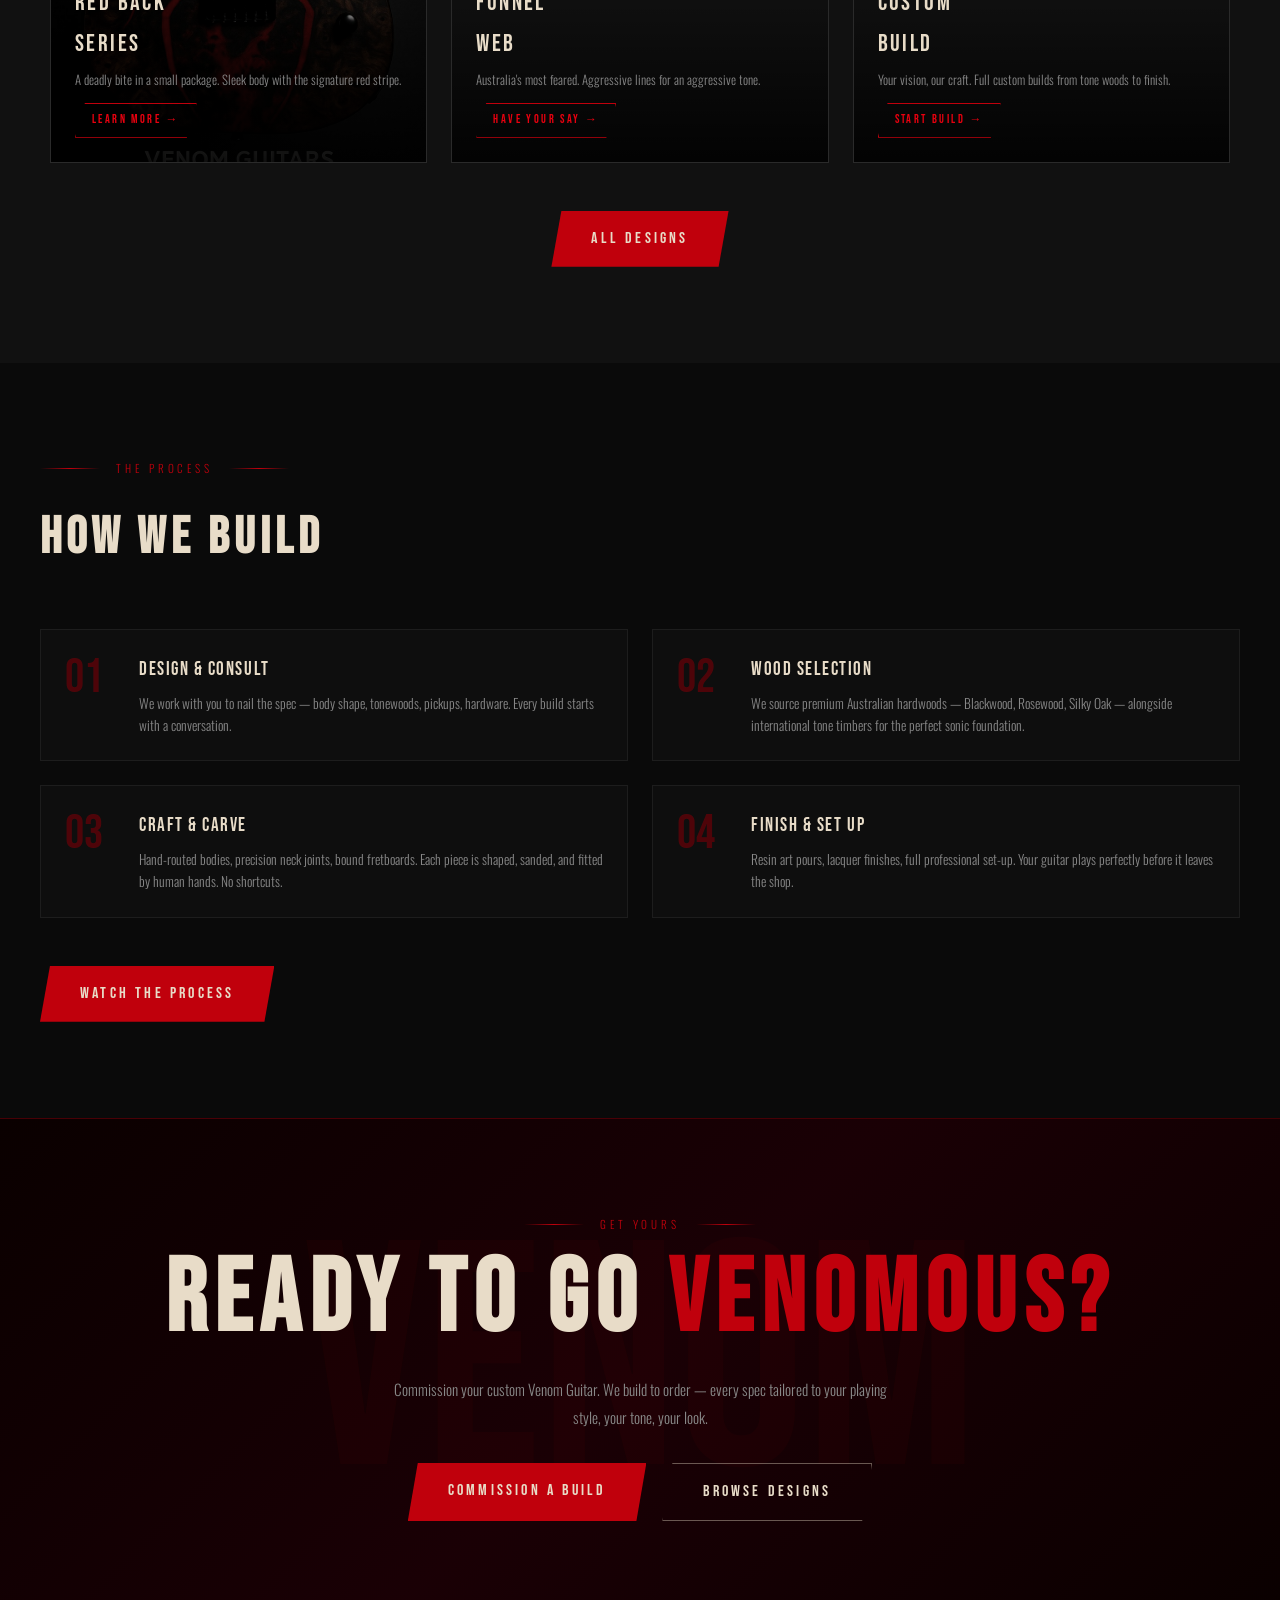
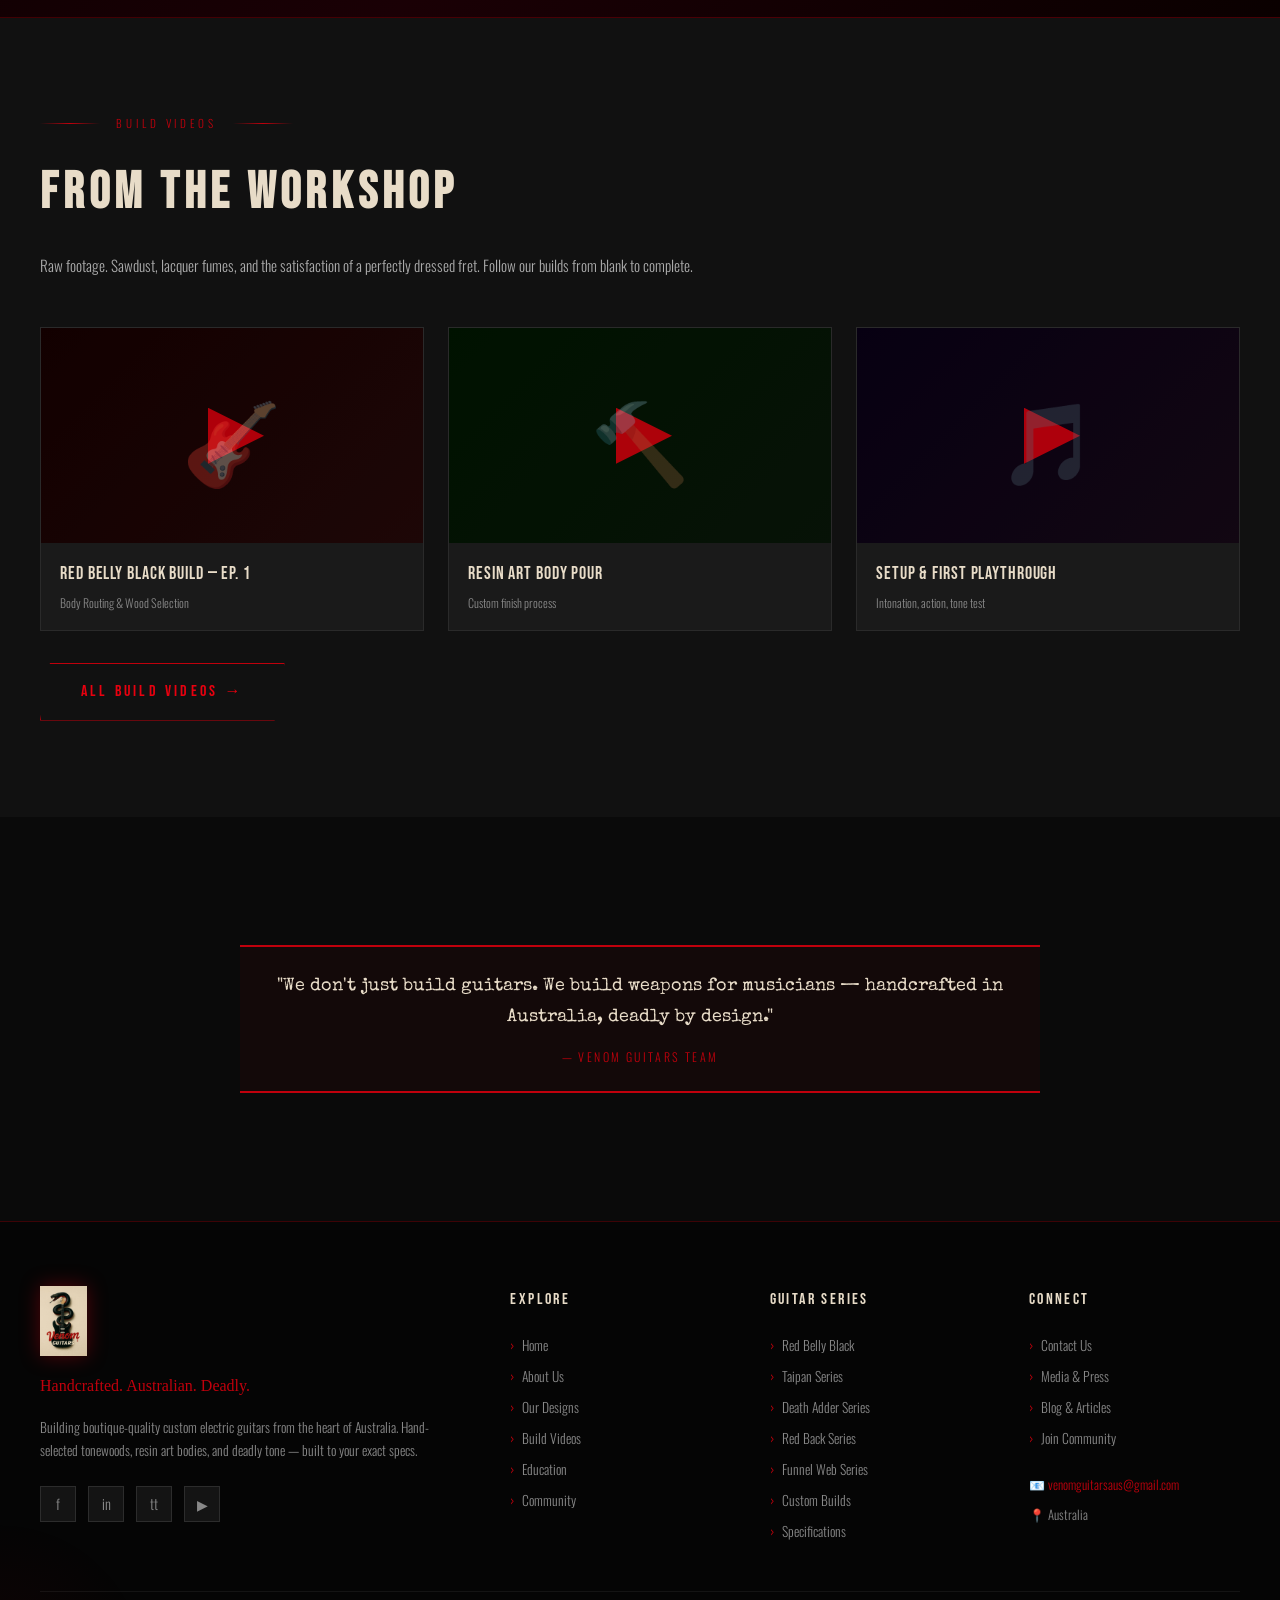
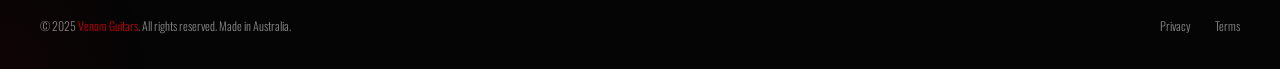
==== commit 36d4b2c6: "Add Red Back and Funnel Web series; homepage tile grid, nav links, real product photos" ====
--- a/index.html
+++ b/index.html
@@ -212,6 +212,10 @@
       <div class="nav-dropdown-menu">
         <a href="designs.html">All Models</a>
         <a href="designs.html#red-belly">Red Belly Black Series</a>
+        <a href="designs.html#taipan">Taipan Series</a>
+        <a href="designs.html#death-adder">Death Adder Series</a>
+        <a href="designs.html#red-back">Red Back Series</a>
+        <a href="designs.html#funnel-web">Funnel Web Series</a>
         <a href="designs.html#custom">Custom Builds</a>
       </div>
     </div>
@@ -380,7 +384,7 @@
     <h2 class="display-md text-center mb-2">Featured Series</h2>
     <p class="text-center mb-6" style="max-width:500px; margin-left:auto; margin-right:auto;">Each Venom guitar is built to spec, using Australian timbers and resin art bodies that are as wild as the country that inspired them.</p>
 
-    <div class="grid-4" style="max-width:1180px; margin:0 auto;">
+    <div class="grid-3" style="max-width:1180px; margin:0 auto;">
       <!-- Red Belly Black -->
       <div class="series-card reveal animate-up" onclick="window.location='designs.html#red-belly'">
         <div class="series-card-bg"><img src="images/series-red-belly-black.jpg" alt="Red-bellied Black Snake" loading="lazy"></div>
@@ -411,6 +415,28 @@
           <div class="series-card-name">Death<br>Adder</div>
           <div class="series-card-desc">Compact, thick-set and lightning fast. Short-scale body with a venomous bite.</div>
           <span class="btn btn-red-outline" style="font-size:0.75rem; padding:0.4rem 1rem;">Learn More →</span>
+        </div>
+      </div>
+
+      <!-- Red Back -->
+      <div class="series-card reveal animate-up delay-3" onclick="window.location='designs.html#red-back'">
+        <div class="series-card-bg"><img src="images/product-red-back-1.jpg" alt="Red Back Spider Guitar" loading="lazy" style="object-position:50% 25%;"></div>
+        <div class="series-card-body">
+          <div class="badge mb-2">In Development</div>
+          <div class="series-card-name">Red Back<br>Series</div>
+          <div class="series-card-desc">A deadly bite in a small package. Sleek body with the signature red stripe.</div>
+          <span class="btn btn-red-outline" style="font-size:0.75rem; padding:0.4rem 1rem;">Learn More →</span>
+        </div>
+      </div>
+
+      <!-- Funnel Web -->
+      <div class="series-card reveal animate-up delay-3" onclick="window.location='designs.html#funnel-web'">
+        <div class="series-card-bg" style="filter:none; display:flex; align-items:center; justify-content:center; font-size:3rem;">🕸️</div>
+        <div class="series-card-body">
+          <div class="badge mb-2">Concept Stage</div>
+          <div class="series-card-name">Funnel<br>Web</div>
+          <div class="series-card-desc">Australia's most feared. Aggressive lines for an aggressive tone.</div>
+          <span class="btn btn-red-outline" style="font-size:0.75rem; padding:0.4rem 1rem;">Have Your Say →</span>
         </div>
       </div>
 
@@ -570,6 +596,9 @@
       <div class="footer-links">
         <a href="designs.html#red-belly">Red Belly Black</a>
         <a href="designs.html#taipan">Taipan Series</a>
+        <a href="designs.html#death-adder">Death Adder Series</a>
+        <a href="designs.html#red-back">Red Back Series</a>
+        <a href="designs.html#funnel-web">Funnel Web Series</a>
         <a href="designs.html#custom">Custom Builds</a>
         <a href="designs.html#specs">Specifications</a>
       </div>
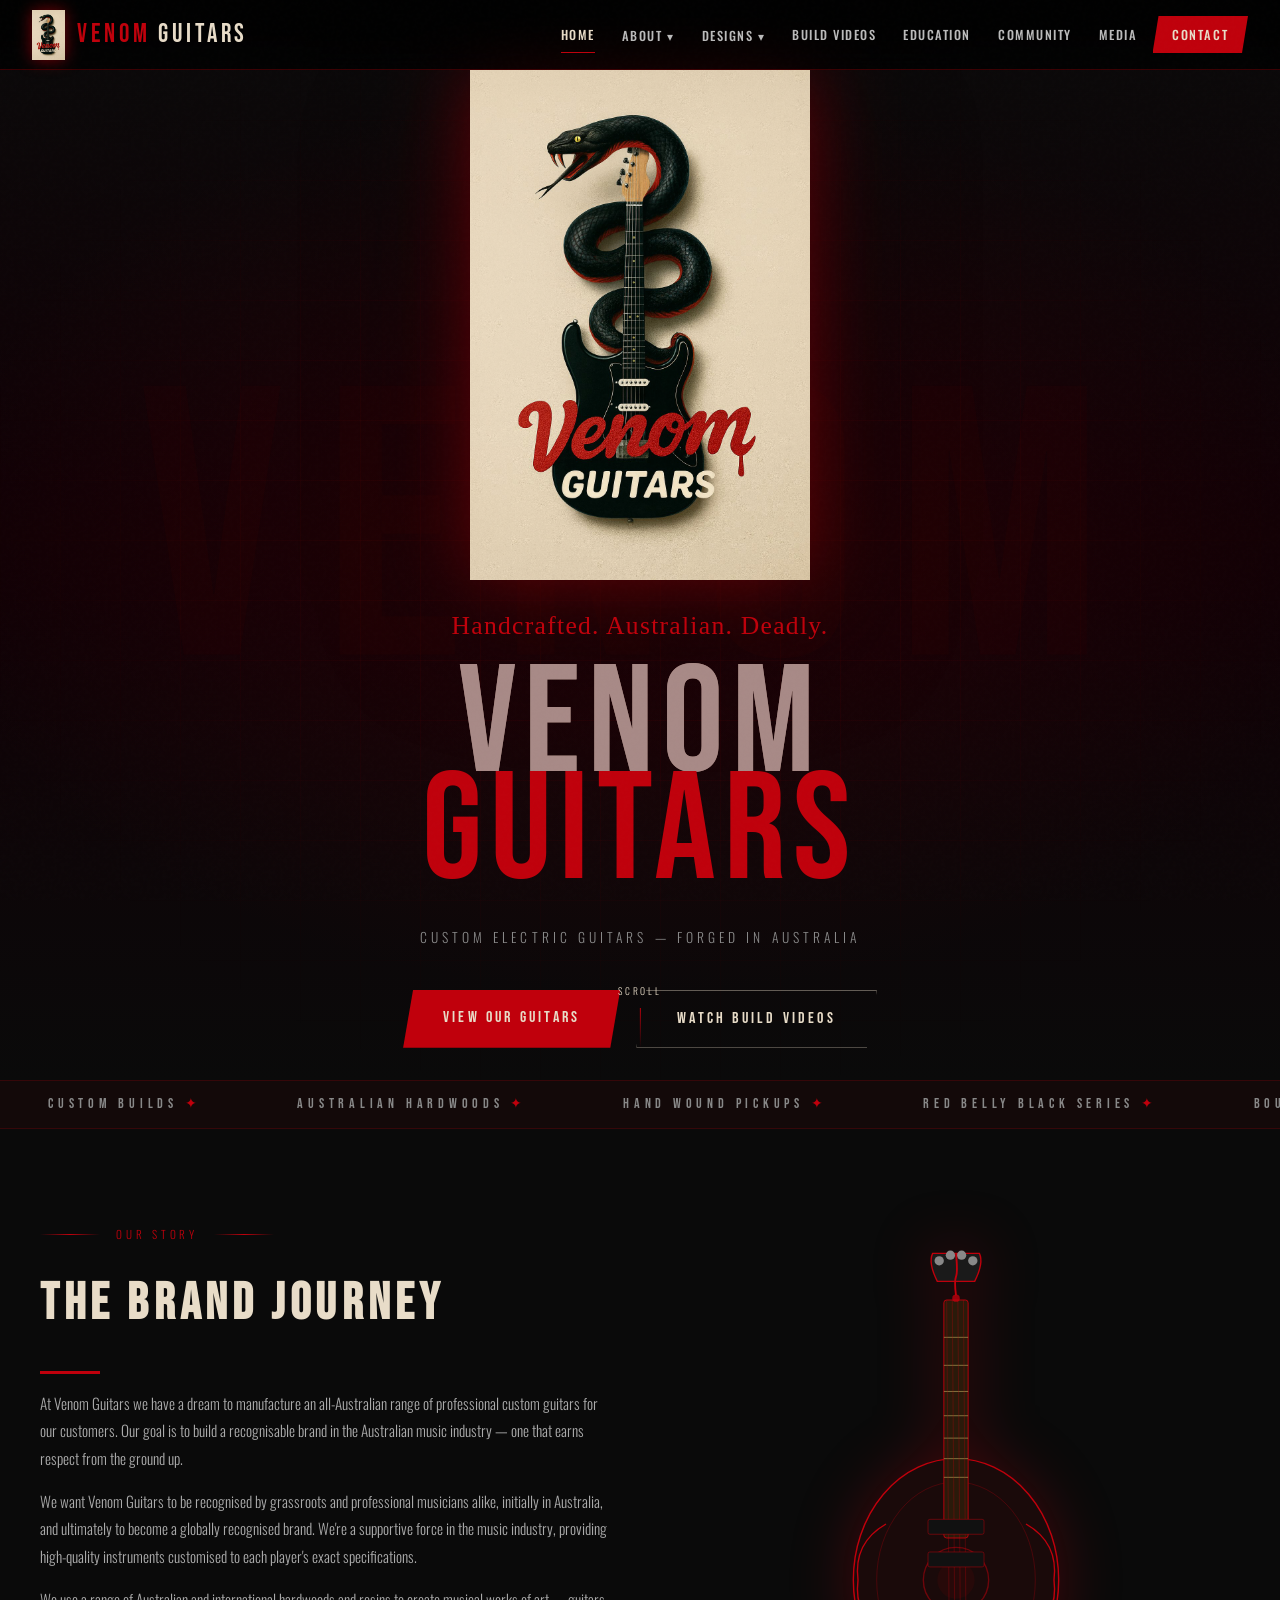
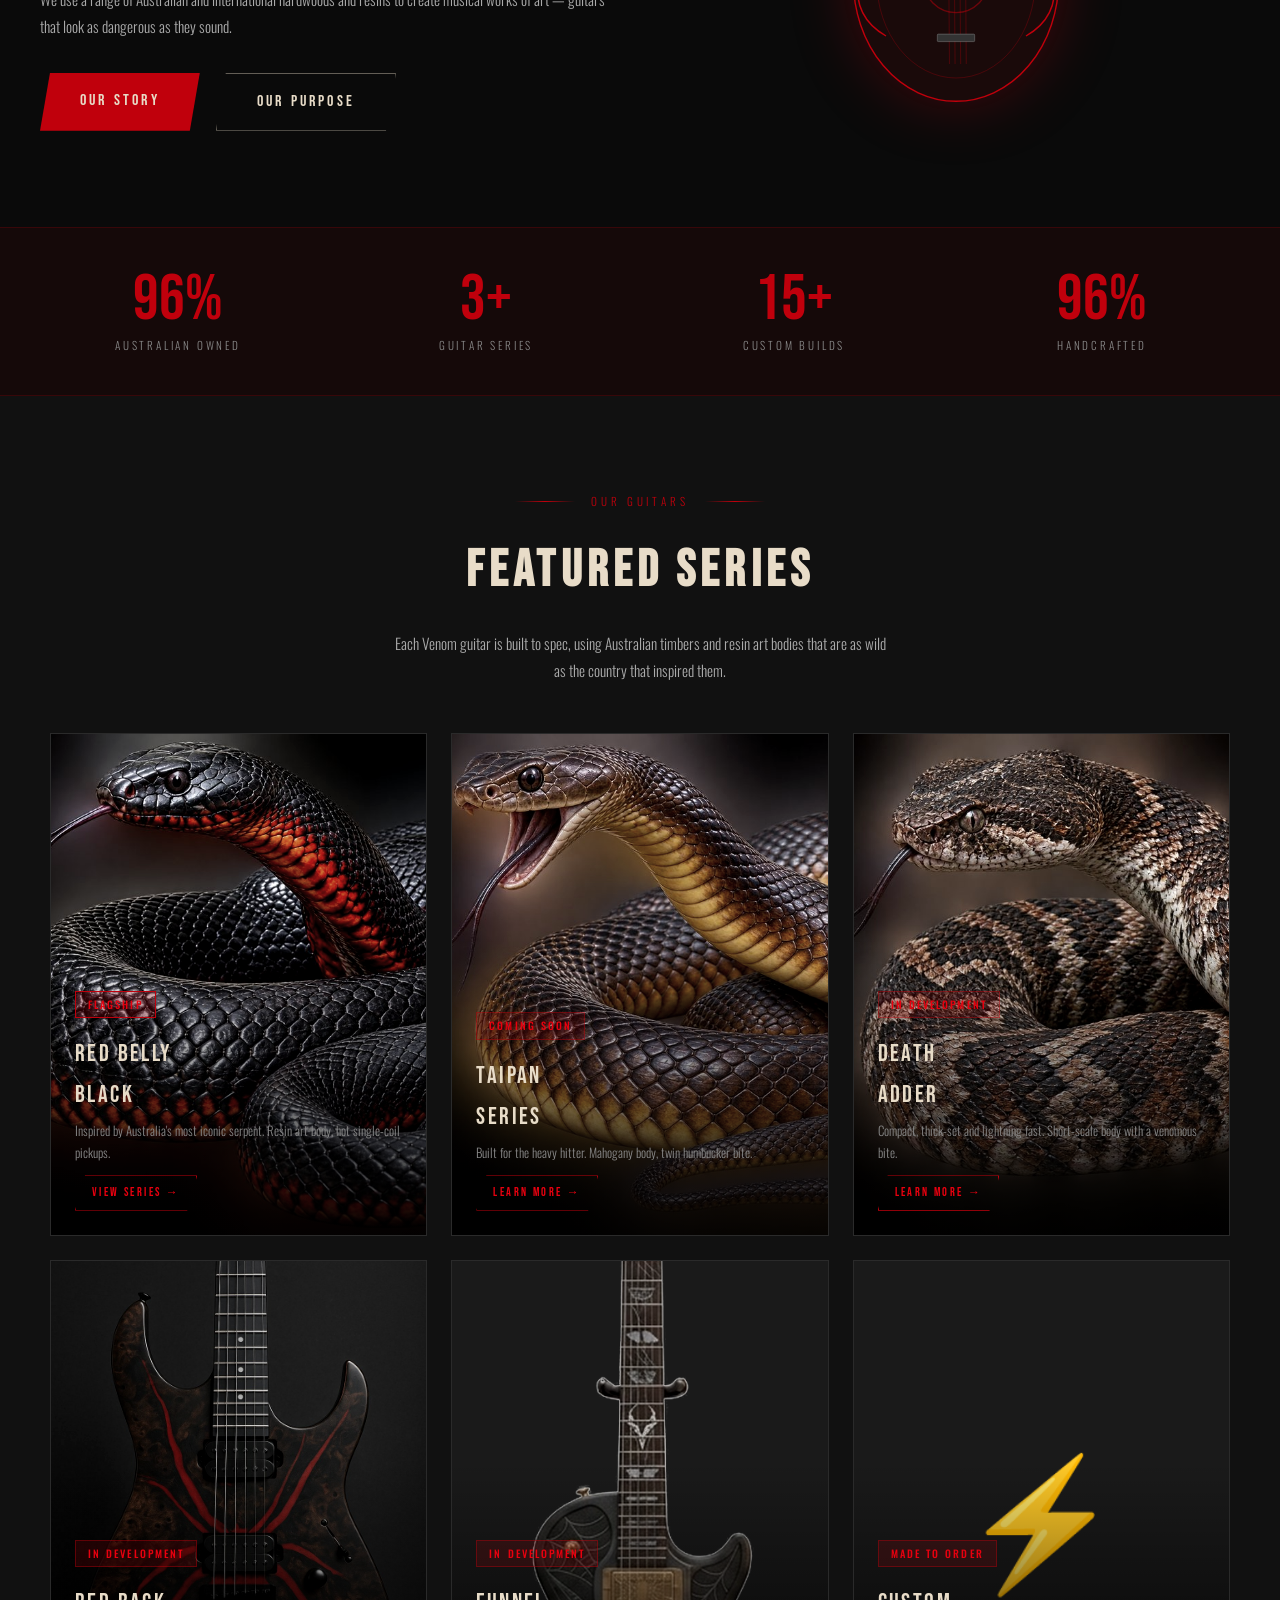
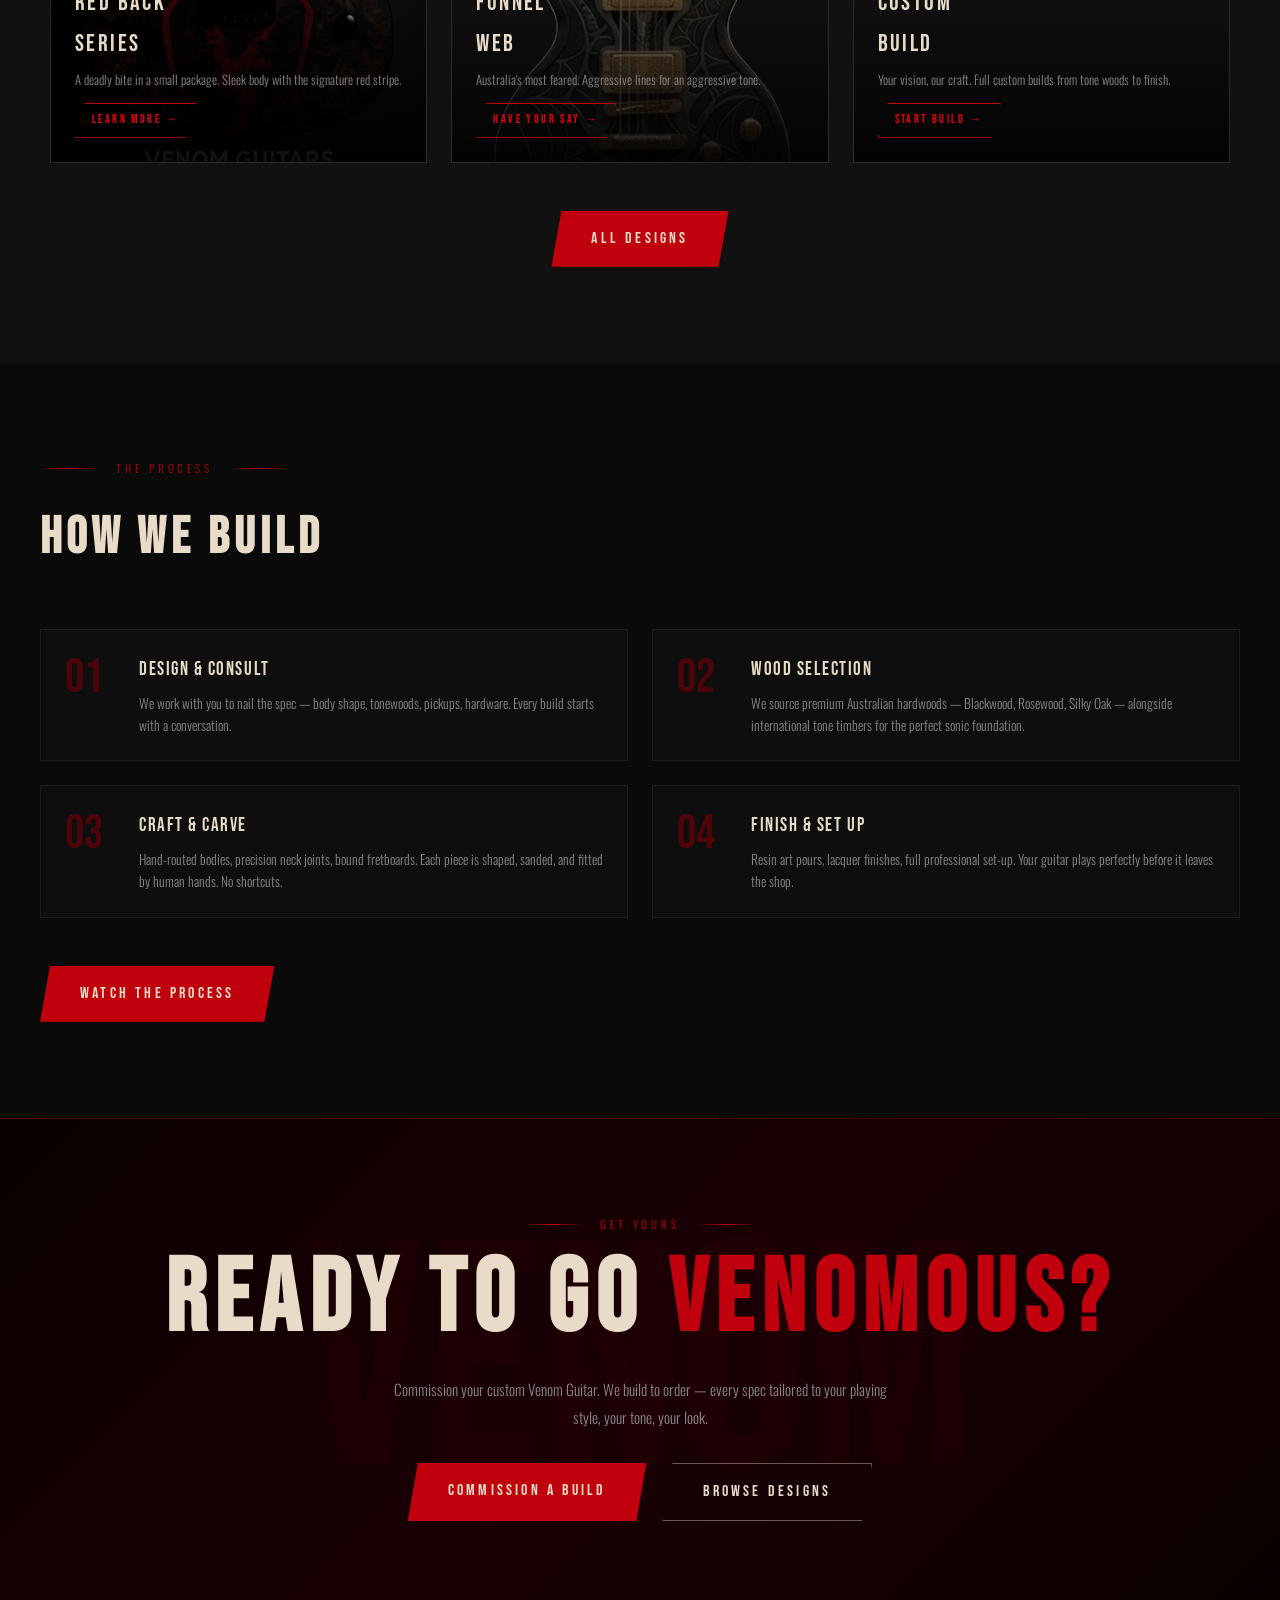
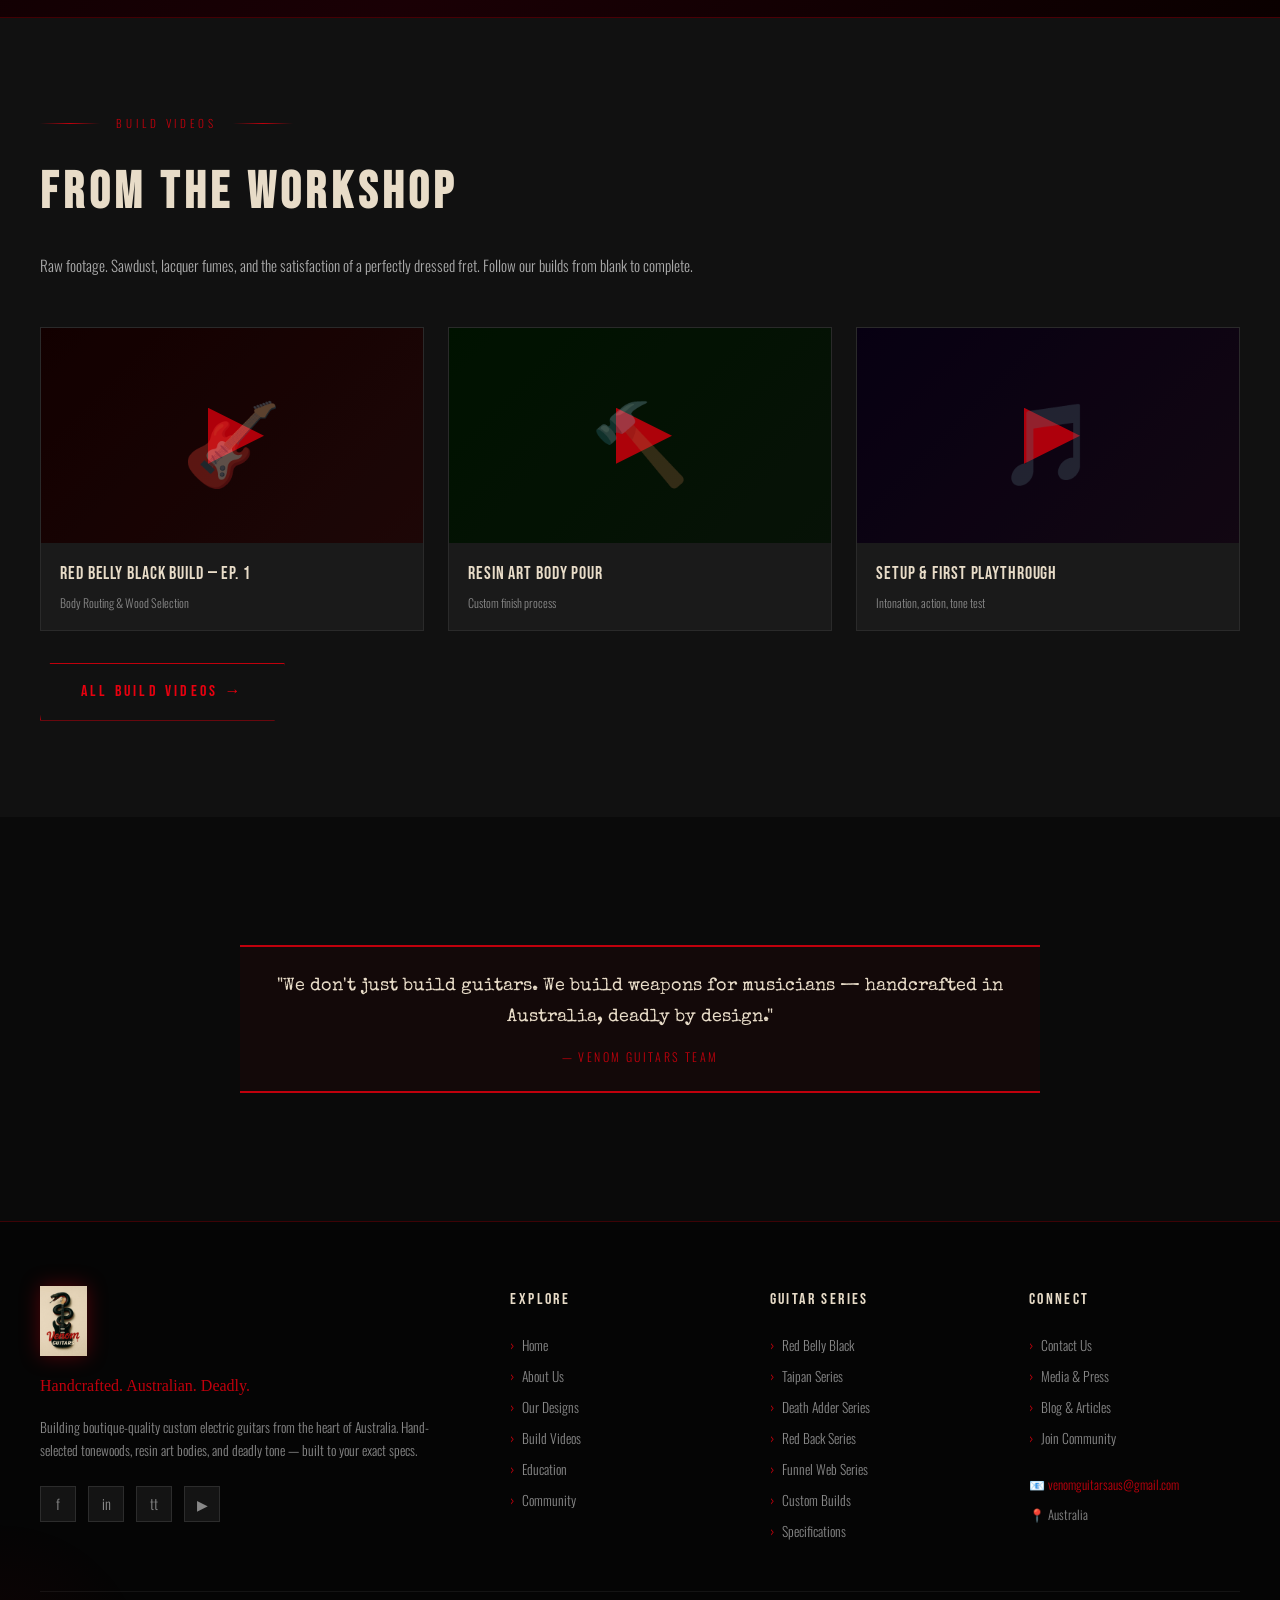
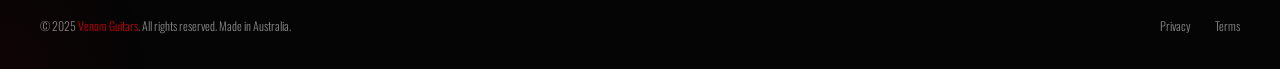
==== commit 508472a9: "Add real Taipan, Death Adder and Funnel Web product photos" ====
--- a/index.html
+++ b/index.html
@@ -411,7 +411,7 @@
       <div class="series-card reveal animate-up delay-2" onclick="window.location='designs.html#death-adder'">
         <div class="series-card-bg"><img src="images/series-death-adder.jpg" alt="Death Adder Snake" loading="lazy"></div>
         <div class="series-card-body">
-          <div class="badge mb-2">Coming Soon</div>
+          <div class="badge mb-2">In Development</div>
           <div class="series-card-name">Death<br>Adder</div>
           <div class="series-card-desc">Compact, thick-set and lightning fast. Short-scale body with a venomous bite.</div>
           <span class="btn btn-red-outline" style="font-size:0.75rem; padding:0.4rem 1rem;">Learn More →</span>
@@ -431,9 +431,9 @@
 
       <!-- Funnel Web -->
       <div class="series-card reveal animate-up delay-3" onclick="window.location='designs.html#funnel-web'">
-        <div class="series-card-bg" style="filter:none; display:flex; align-items:center; justify-content:center; font-size:3rem;">🕸️</div>
+        <div class="series-card-bg"><img src="images/product-funnel-web-1.png" alt="Funnel Web Series concept guitar" loading="lazy" style="object-position:50% 68%;"></div>
         <div class="series-card-body">
-          <div class="badge mb-2">Concept Stage</div>
+          <div class="badge mb-2">In Development</div>
           <div class="series-card-name">Funnel<br>Web</div>
           <div class="series-card-desc">Australia's most feared. Aggressive lines for an aggressive tone.</div>
           <span class="btn btn-red-outline" style="font-size:0.75rem; padding:0.4rem 1rem;">Have Your Say →</span>
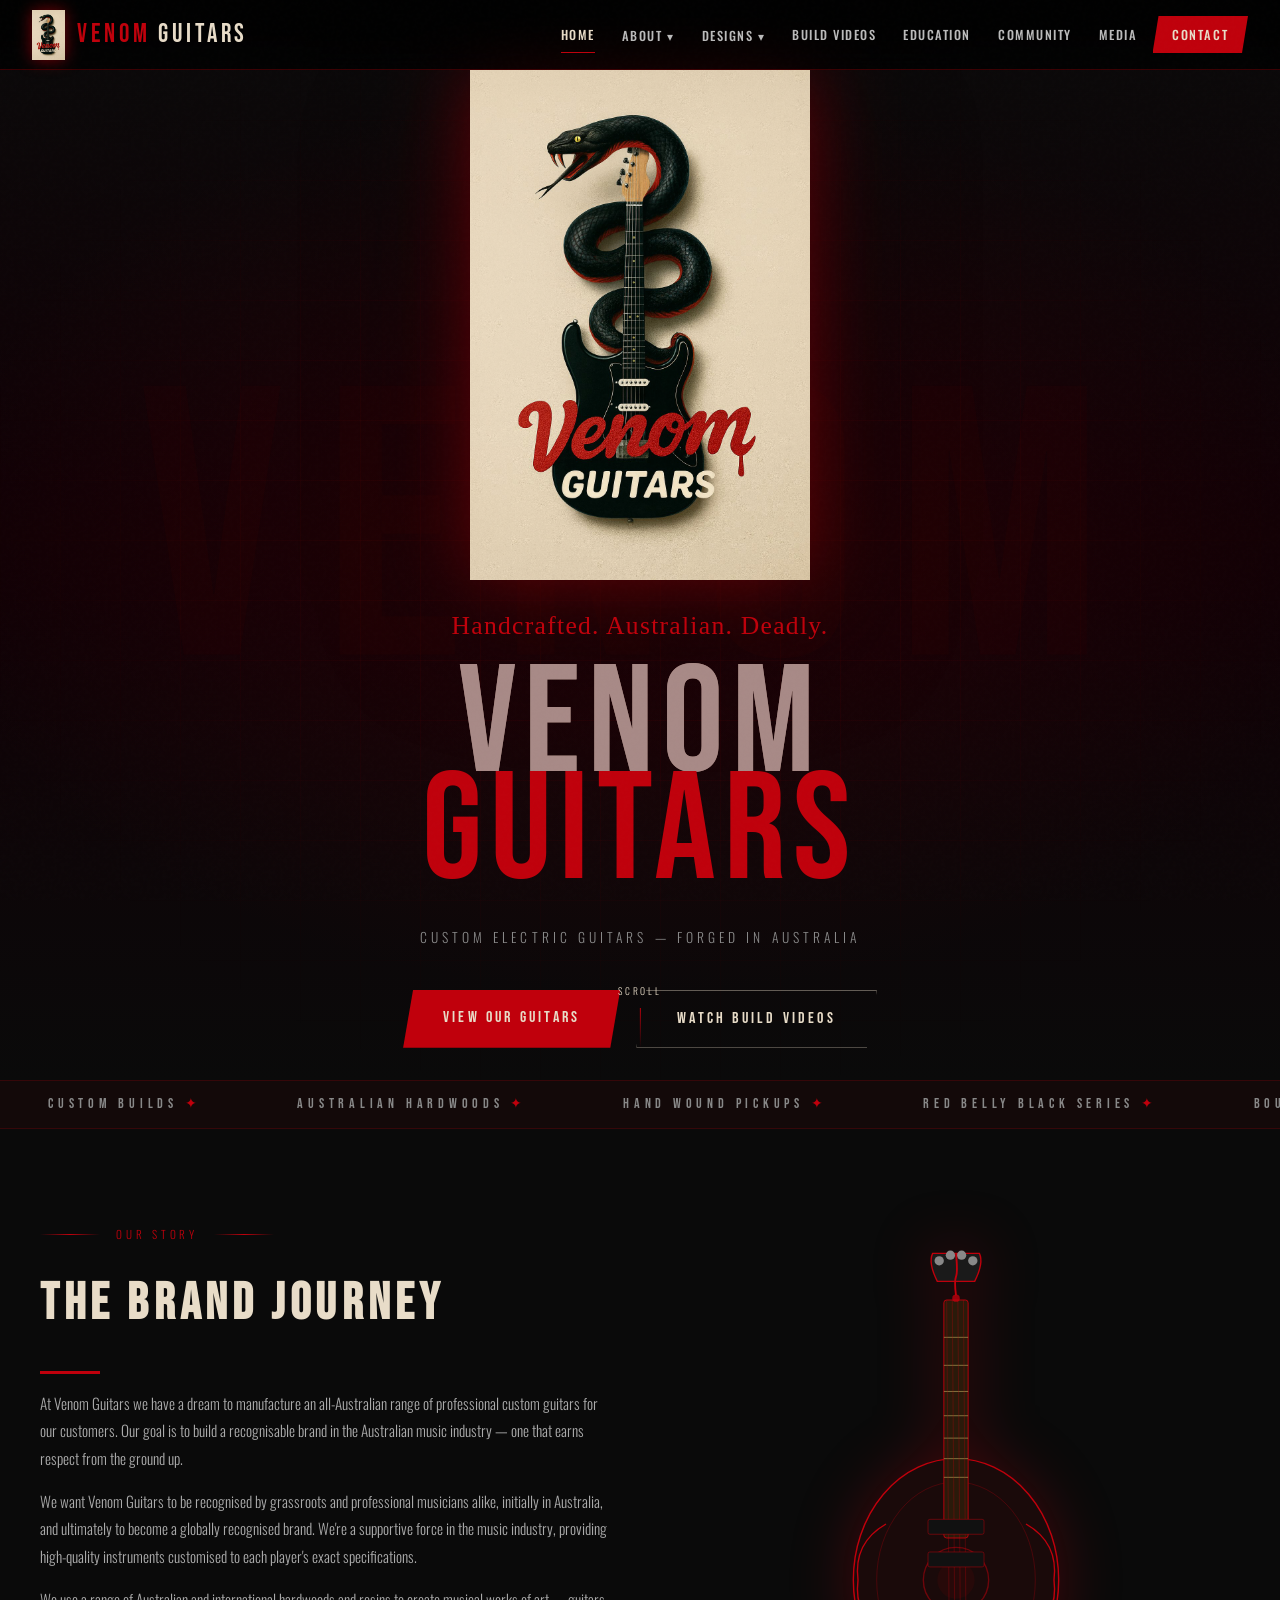
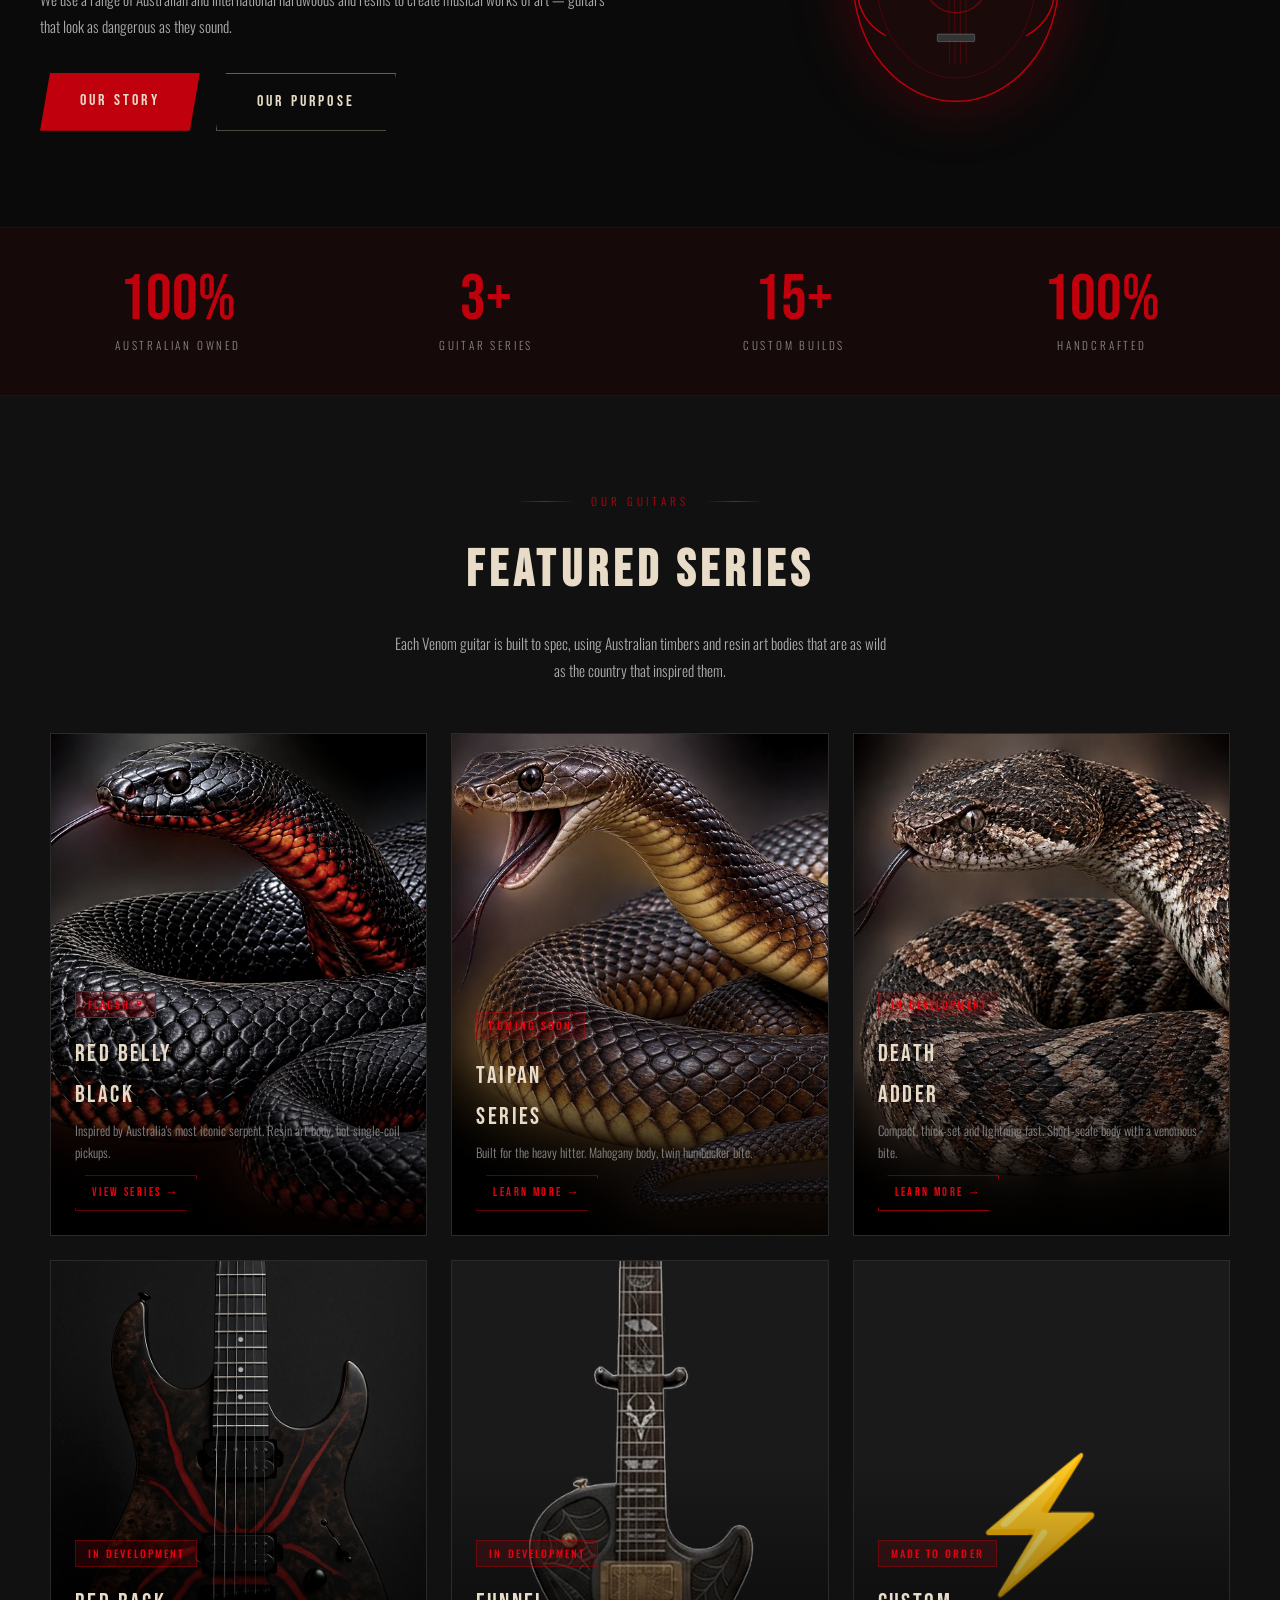
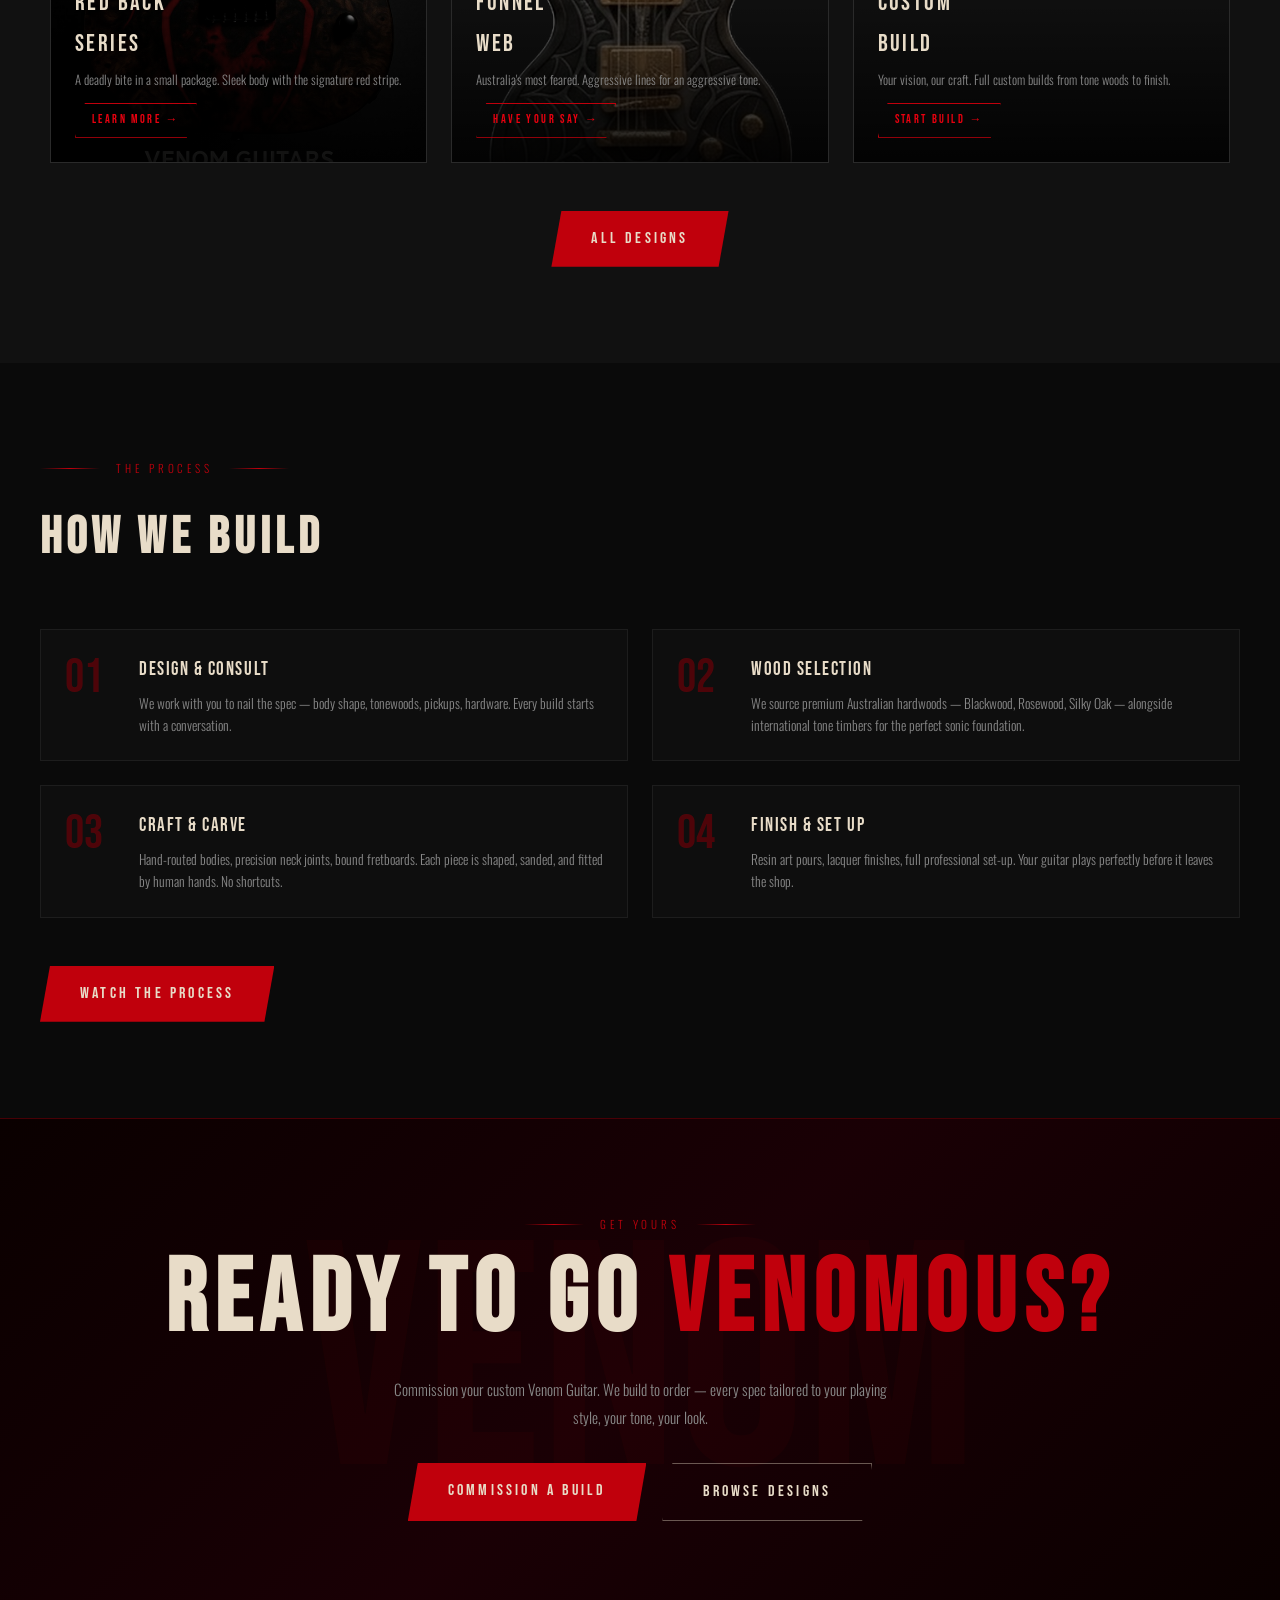
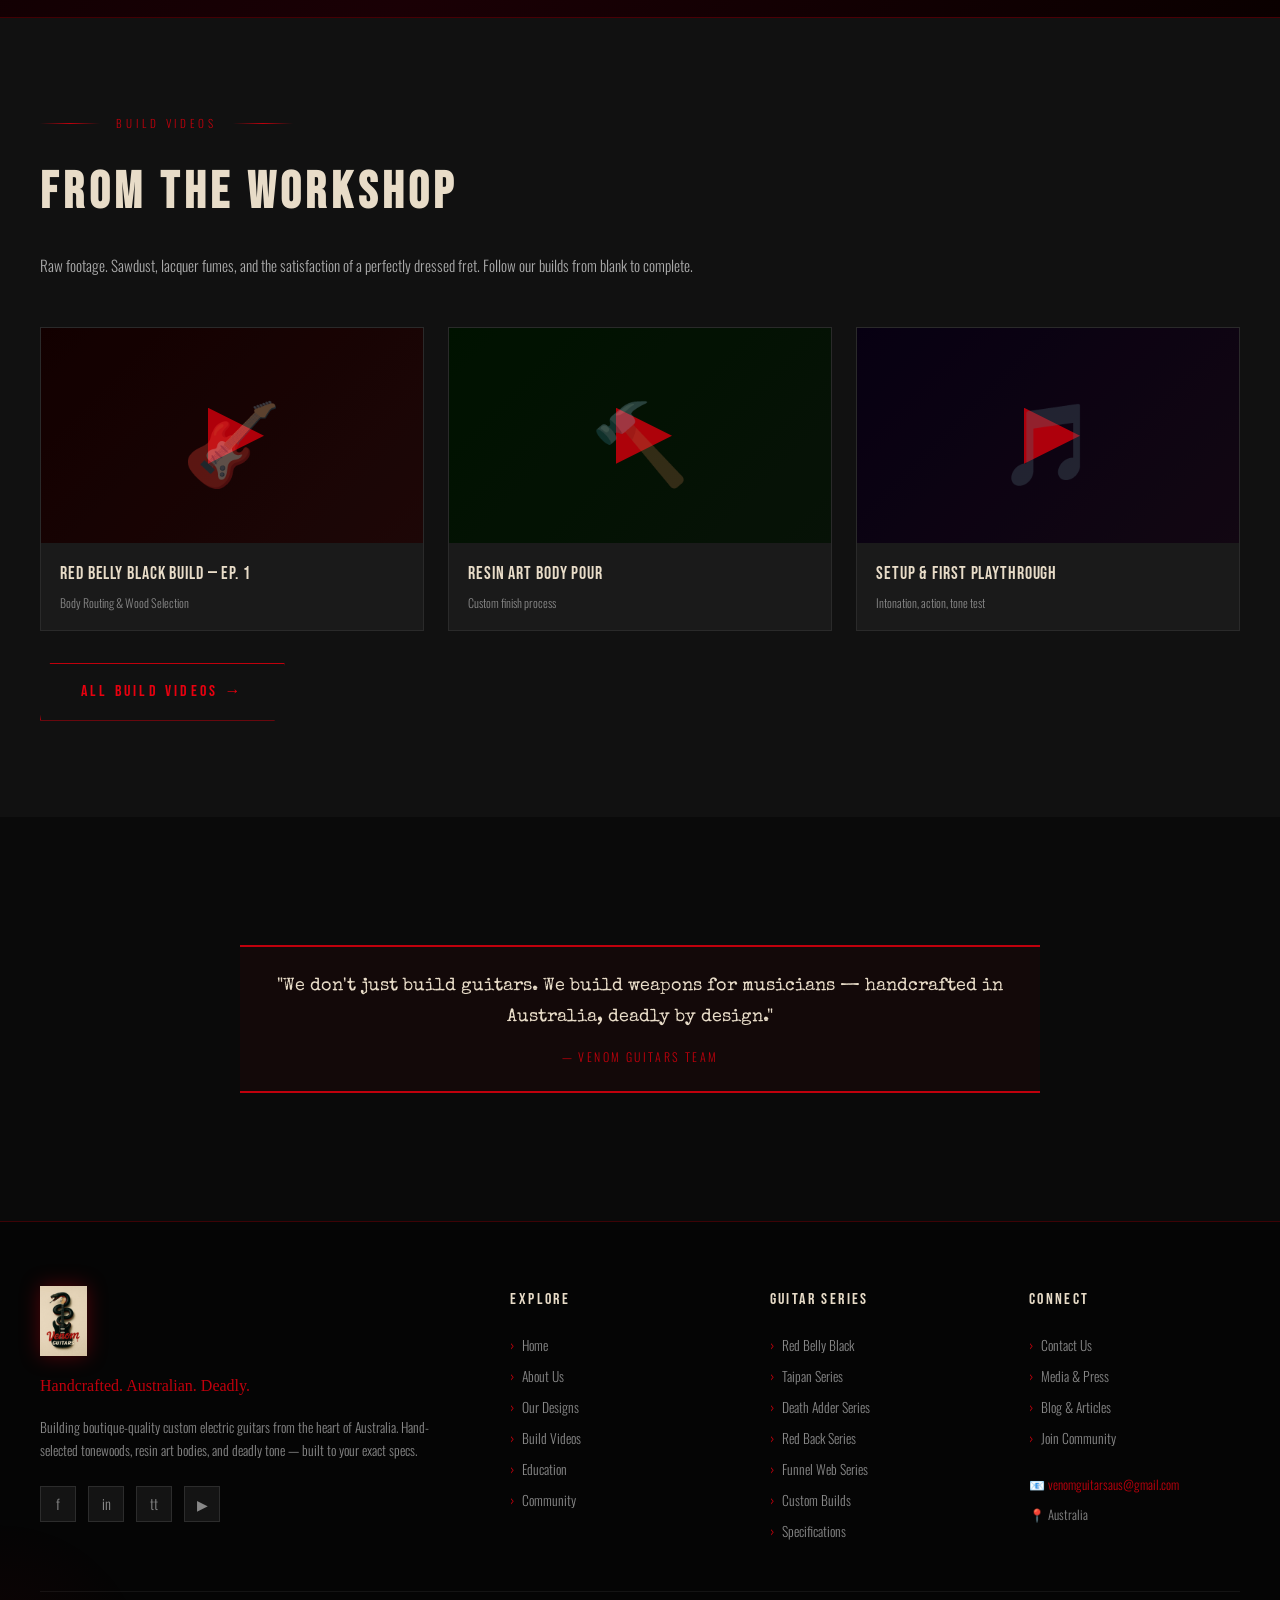
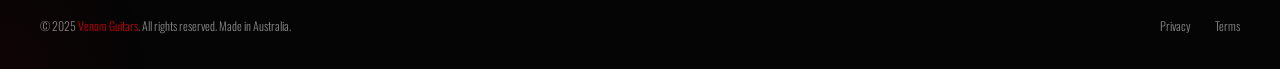
==== commit 93c0b3fa: "Add blogs-articles and social-media pages, Formspree-ready forms, fix social links Co-Authored-By: C" ====
--- a/index.html
+++ b/index.html
@@ -519,7 +519,7 @@
     <h2 class="display-md mb-2">From the Workshop</h2>
     <p class="mb-6">Raw footage. Sawdust, lacquer fumes, and the satisfaction of a perfectly dressed fret. Follow our builds from blank to complete.</p>
     <div class="grid-3">
-      <div class="video-card reveal animate-up" data-url="https://youtube.com/@venomguitars">
+      <div class="video-card reveal animate-up" data-url="https://www.youtube.com/@venomguitars">
         <div class="video-thumb" style="background:linear-gradient(135deg,#1a0000,#2a0a0a);">
           <div class="video-play"><div class="play-icon"></div></div>
           <div style="position:absolute; inset:0; display:flex; align-items:center; justify-content:center; font-size:5rem; opacity:0.3;">🎸</div>
@@ -529,7 +529,7 @@
           <div class="video-meta">Body Routing & Wood Selection</div>
         </div>
       </div>
-      <div class="video-card reveal animate-up delay-1" data-url="https://youtube.com/@venomguitars">
+      <div class="video-card reveal animate-up delay-1" data-url="https://www.youtube.com/@venomguitars">
         <div class="video-thumb" style="background:linear-gradient(135deg,#001a00,#0a1a0a);">
           <div class="video-play"><div class="play-icon"></div></div>
           <div style="position:absolute; inset:0; display:flex; align-items:center; justify-content:center; font-size:5rem; opacity:0.3;">🔨</div>
@@ -539,7 +539,7 @@
           <div class="video-meta">Custom finish process</div>
         </div>
       </div>
-      <div class="video-card reveal animate-up delay-2" data-url="https://youtube.com/@venomguitars">
+      <div class="video-card reveal animate-up delay-2" data-url="https://www.youtube.com/@venomguitars">
         <div class="video-thumb" style="background:linear-gradient(135deg,#0a001a,#1a0a1a);">
           <div class="video-play"><div class="play-icon"></div></div>
           <div style="position:absolute; inset:0; display:flex; align-items:center; justify-content:center; font-size:5rem; opacity:0.3;">🎵</div>
@@ -574,10 +574,10 @@
       <div class="footer-tagline">Handcrafted. Australian. Deadly.</div>
       <p class="footer-desc">Building boutique-quality custom electric guitars from the heart of Australia. Hand-selected tonewoods, resin art bodies, and deadly tone — built to your exact specs.</p>
       <div class="footer-social">
-        <a href="http://facebook.com/venomguitars" title="Facebook">f</a>
-        <a href="http://instagram.com/@venomguitars" title="Instagram">in</a>
-        <a href="http://tiktok.com/@venomguitars" title="TikTok">tt</a>
-        <a href="http://youtube.com/@venomguitars" title="YouTube">▶</a>
+        <a href="https://www.facebook.com/venomguitars" title="Facebook">f</a>
+        <a href="https://www.instagram.com/venomguitars" title="Instagram">in</a>
+        <a href="https://www.tiktok.com/@venomguitars" title="TikTok">tt</a>
+        <a href="https://www.youtube.com/@venomguitars" title="YouTube">▶</a>
       </div>
     </div>
     <div>
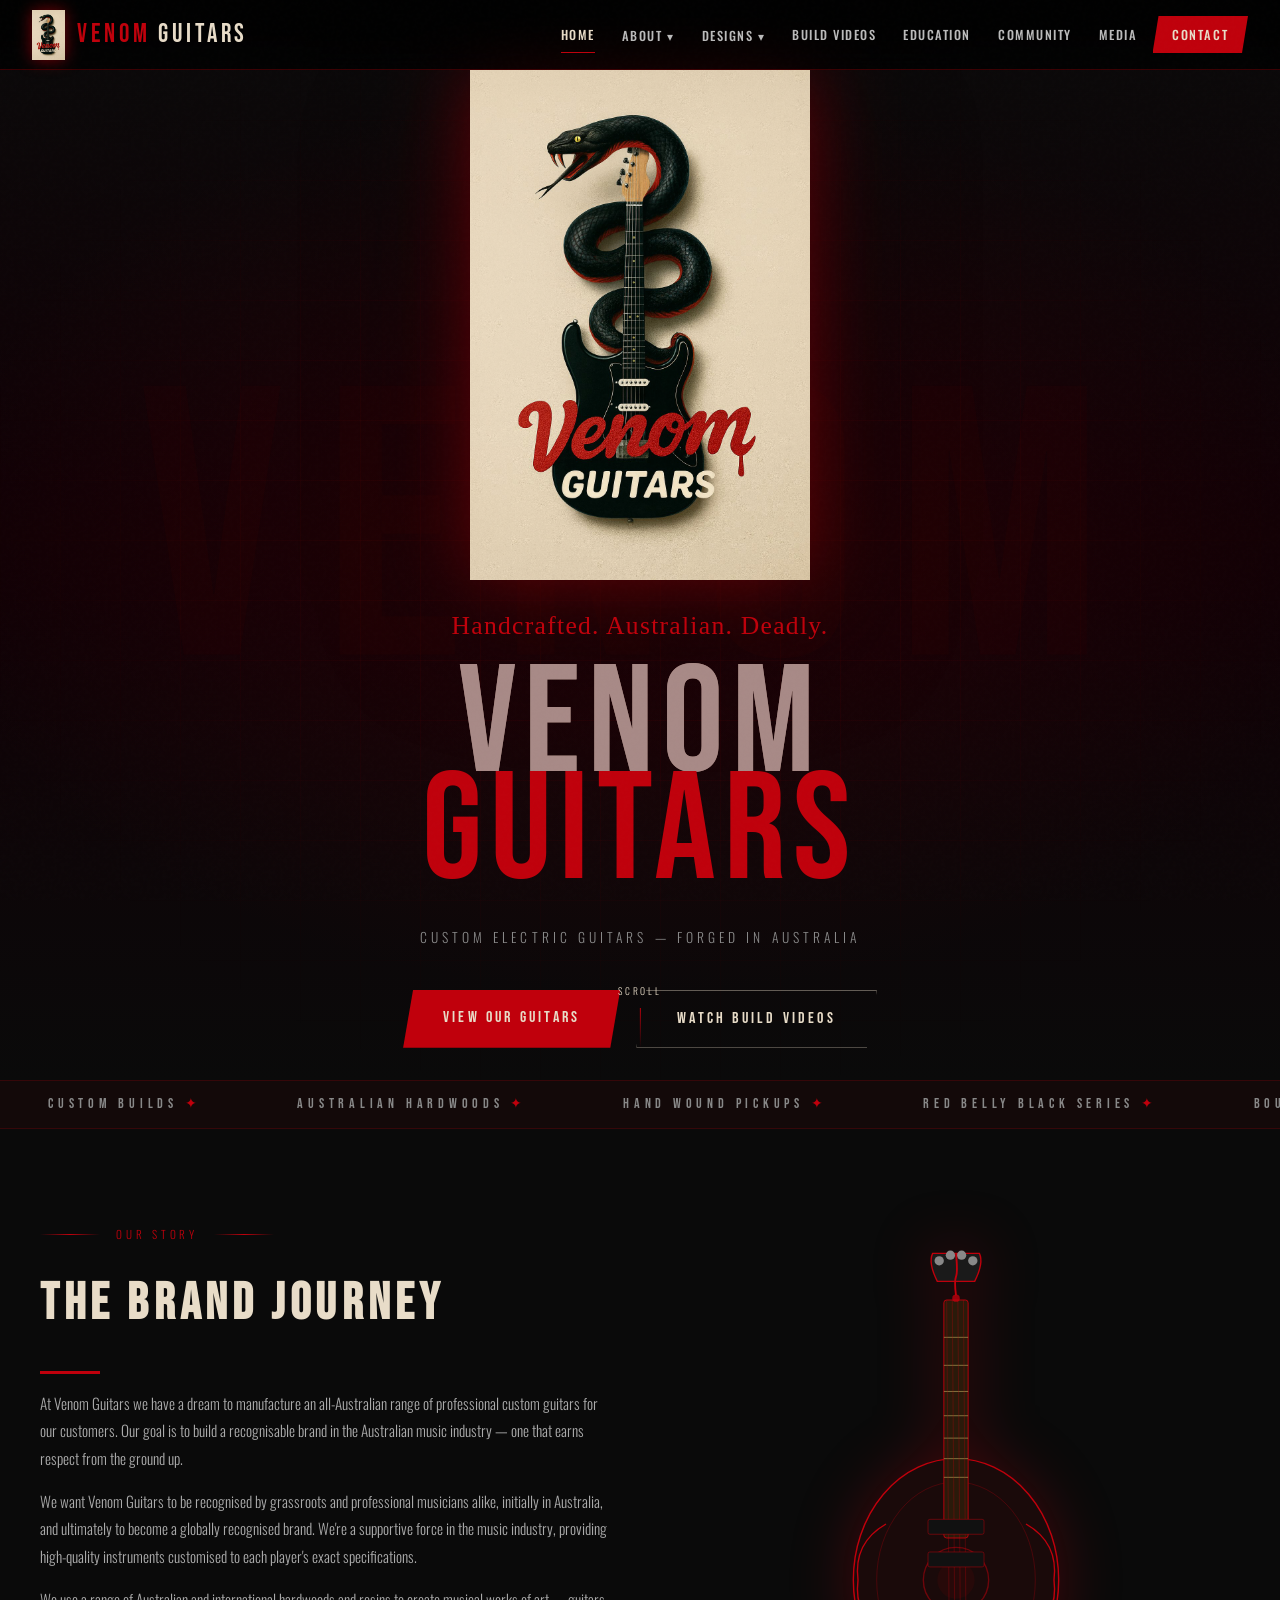
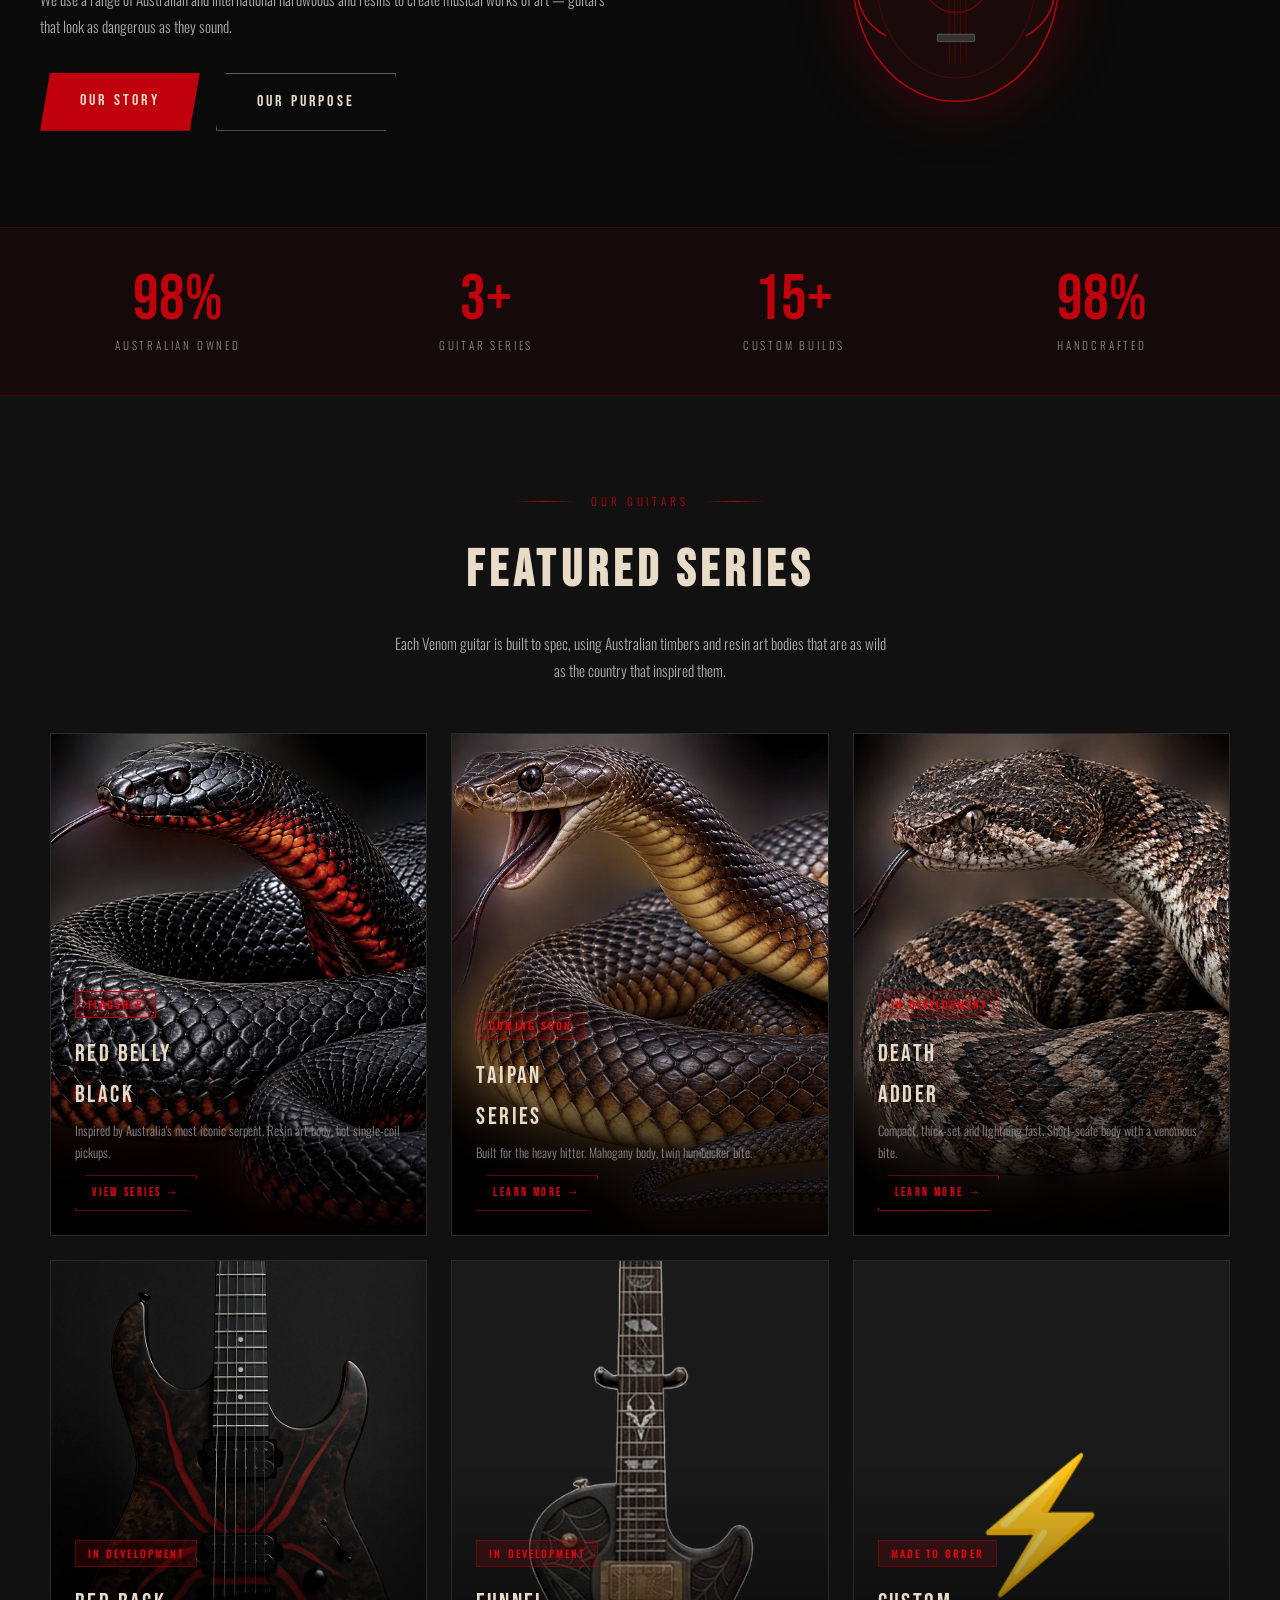
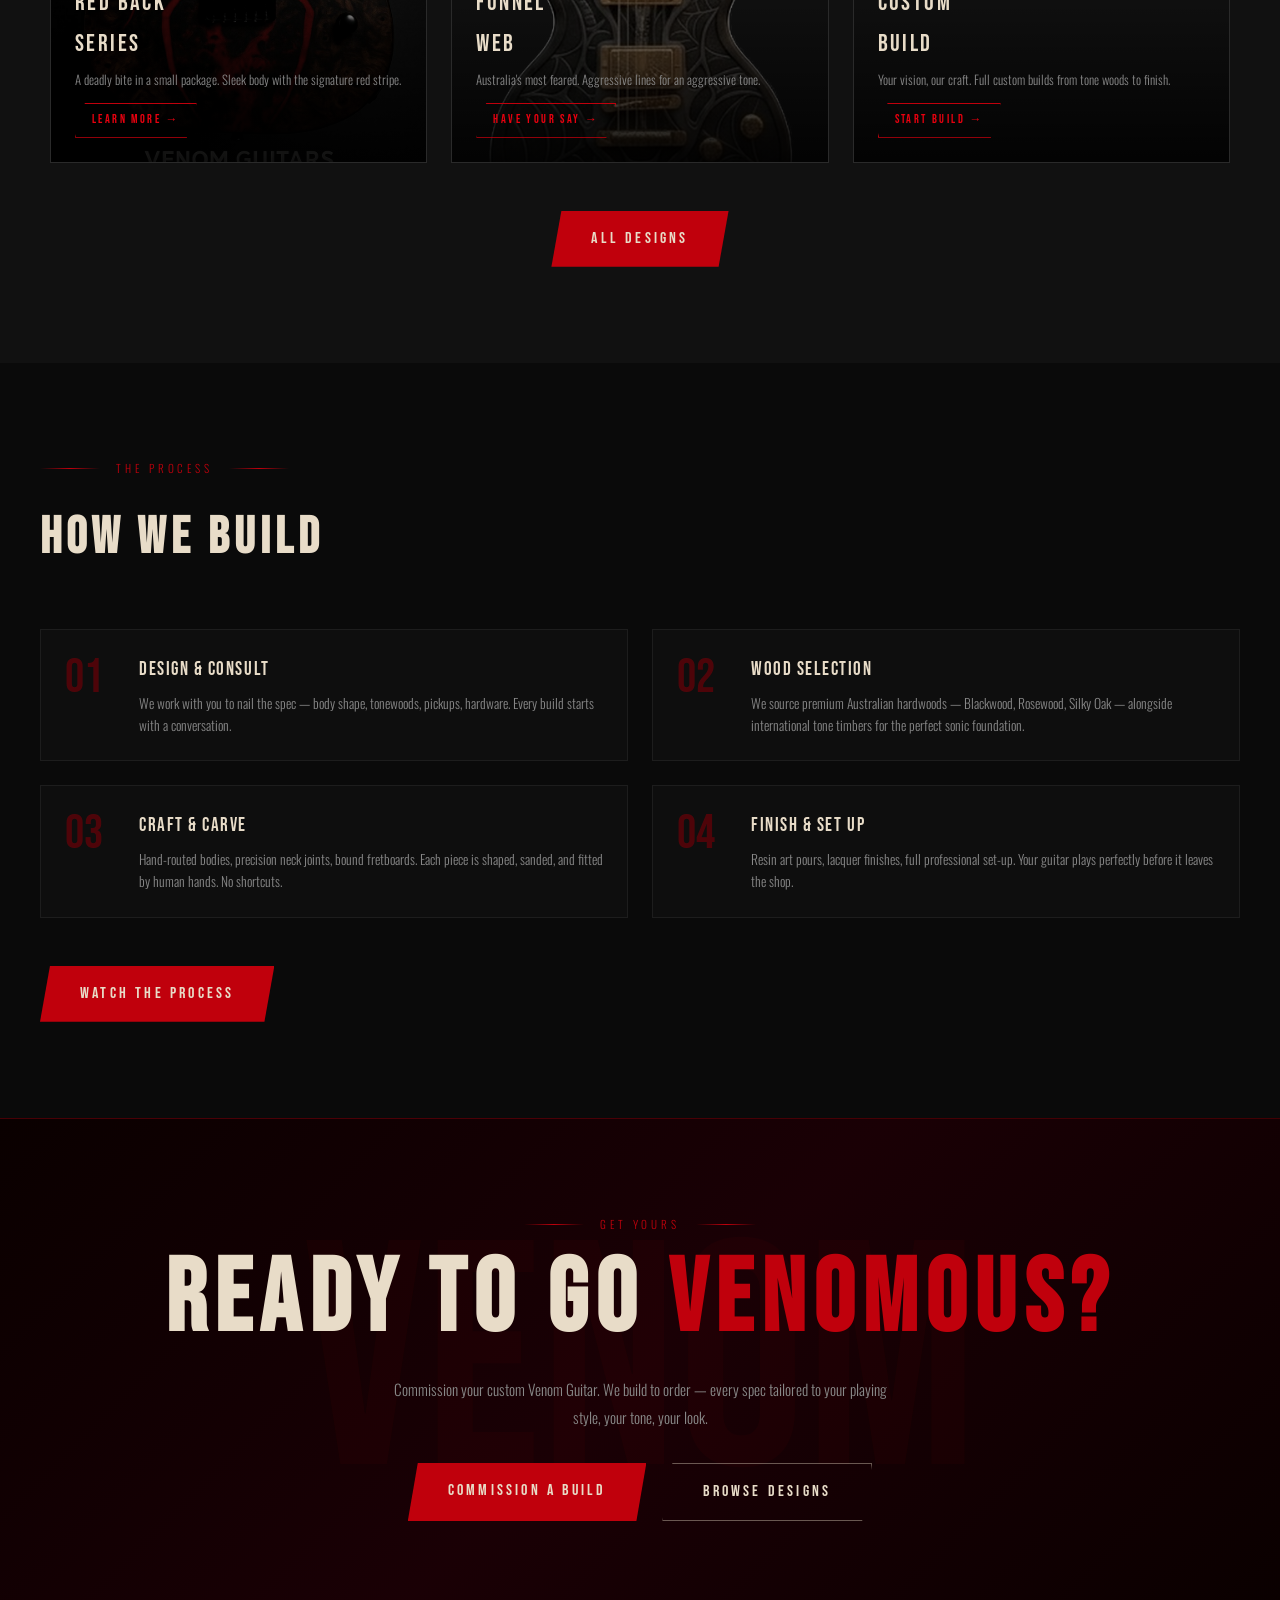
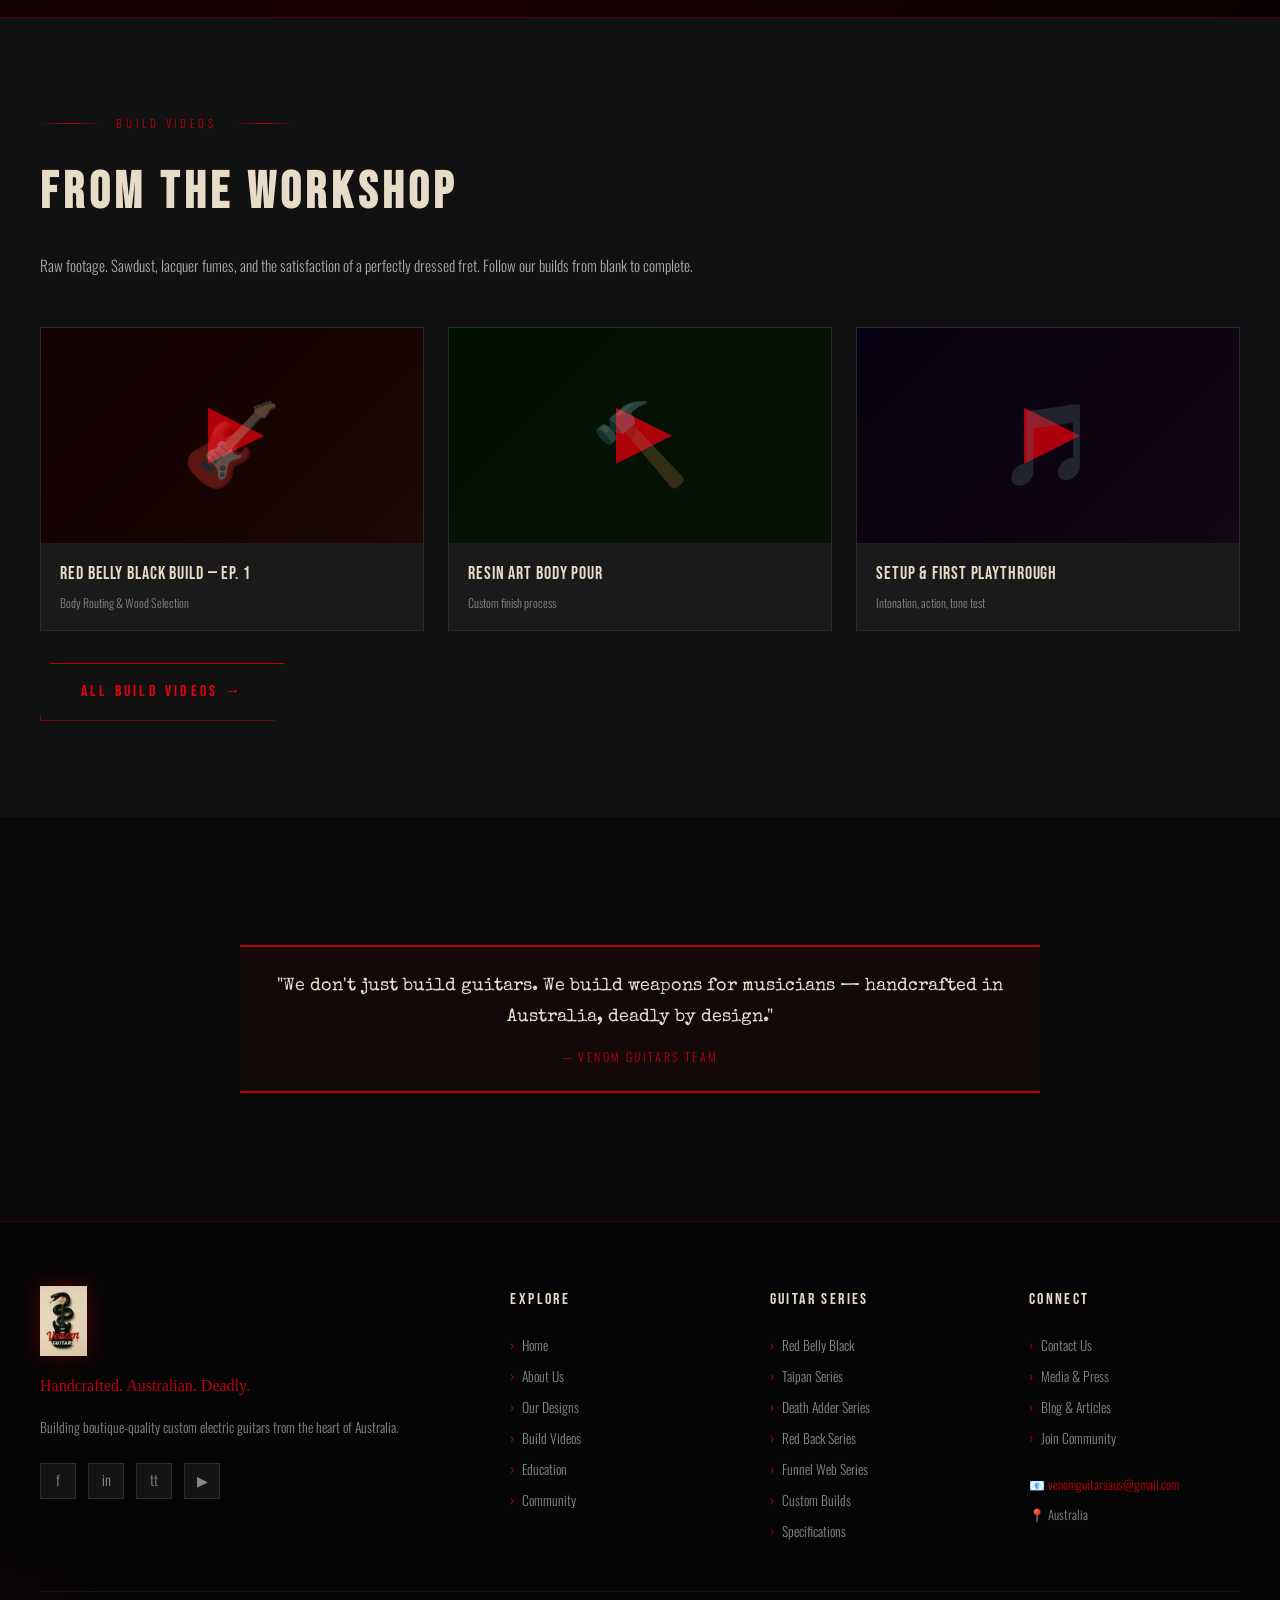
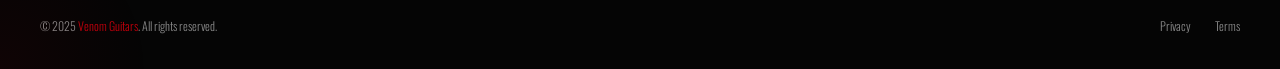
==== commit 3562eb26: "Add admin portal (Sveltia CMS), editable page content and site settings Co-Authored-By: Claude Sonne" ====
--- a/index.html
+++ b/index.html
@@ -250,23 +250,23 @@
   <div class="hero-bg-grid"></div>
 
   <!-- Decorative background text -->
-  <div style="position:absolute; font-family:var(--font-display); font-size:30vw; color:rgba(192,0,12,0.03); white-space:nowrap; top:50%; left:50%; transform:translate(-50%,-50%); pointer-events:none; letter-spacing:0.1em; z-index:1;">VENOM</div>
+  <div data-cms="s3.k1" style="position:absolute; font-family:var(--font-display); font-size:30vw; color:rgba(192,0,12,0.03); white-space:nowrap; top:50%; left:50%; transform:translate(-50%,-50%); pointer-events:none; letter-spacing:0.1em; z-index:1;">VENOM</div>
 
   <div class="hero-content" style="padding-top:70px; position:relative; z-index:2;">
     <img src="images/logo.png" alt="Venom Guitars Logo" class="hero-logo-img" style="margin:0 auto 1.5rem;">
-    <div class="hero-tagline animate-up delay-1">Handcrafted. Australian. Deadly.</div>
-    <div class="hero-main-title animate-up delay-2 glitch" data-text="VENOM">VENOM</div>
-    <div class="hero-main-title animate-up delay-3" style="color:var(--red); margin-top:-0.2em;">GUITARS</div>
-    <p class="hero-sub animate-up delay-4">Custom electric guitars — forged in Australia</p>
+    <div data-cms="s5.k1" class="hero-tagline animate-up delay-1">Handcrafted. Australian. Deadly.</div>
+    <div data-cms="s6.k1" class="hero-main-title animate-up delay-2 glitch" data-text="VENOM">VENOM</div>
+    <div data-cms="s7.k1" class="hero-main-title animate-up delay-3" style="color:var(--red); margin-top:-0.2em;">GUITARS</div>
+    <p data-cms="s7.k2" class="hero-sub animate-up delay-4">Custom electric guitars — forged in Australia</p>
     <div class="btn-group animate-up delay-4" style="justify-content:center;">
-      <a href="designs.html" class="btn btn-primary">View Our Guitars</a>
-      <a href="builds.html" class="btn btn-outline">Watch Build Videos</a>
+      <a data-cms="s7.k3" href="designs.html" class="btn btn-primary">View Our Guitars</a>
+      <a data-cms="s7.k4" href="builds.html" class="btn btn-outline">Watch Build Videos</a>
     </div>
   </div>
 
   <!-- Scroll indicator -->
   <div style="position:absolute; bottom:2rem; left:50%; transform:translateX(-50%); display:flex; flex-direction:column; align-items:center; gap:0.5rem; opacity:0.4; animation:fadeIn 2s ease 1s both; z-index:2;">
-    <div style="font-size:0.6rem; letter-spacing:0.3em; text-transform:uppercase; font-family:var(--font-body);">Scroll</div>
+    <div data-cms="s7.k5" style="font-size:0.6rem; letter-spacing:0.3em; text-transform:uppercase; font-family:var(--font-body);">Scroll</div>
     <div style="width:1px; height:40px; background:linear-gradient(180deg, var(--red), transparent);"></div>
   </div>
 </section>
@@ -296,15 +296,15 @@
   <div class="container">
     <div class="split-layout">
       <div>
-        <div class="section-label">Our Story</div>
-        <h2 class="display-md mb-3">The Brand Journey</h2>
+        <div data-cms="s8.k1" class="section-label">Our Story</div>
+        <h2 data-cms="s8.k2" class="display-md mb-3">The Brand Journey</h2>
         <div class="accent-line"></div>
-        <p>At Venom Guitars we have a dream to manufacture an all-Australian range of professional custom guitars for our customers. Our goal is to build a recognisable brand in the Australian music industry — one that earns respect from the ground up.</p>
-        <p class="mt-2">We want Venom Guitars to be recognised by grassroots and professional musicians alike, initially in Australia, and ultimately to become a globally recognised brand. We're a supportive force in the music industry, providing high-quality instruments customised to each player's exact specifications.</p>
-        <p class="mt-2">We use a range of Australian and international hardwoods and resins to create musical works of art — guitars that look as dangerous as they sound.</p>
+        <p data-cms="s8.k3">At Venom Guitars we have a dream to manufacture an all-Australian range of professional custom guitars for our customers. Our goal is to build a recognisable brand in the Australian music industry — one that earns respect from the ground up.</p>
+        <p data-cms="s8.k4" class="mt-2">We want Venom Guitars to be recognised by grassroots and professional musicians alike, initially in Australia, and ultimately to become a globally recognised brand. We're a supportive force in the music industry, providing high-quality instruments customised to each player's exact specifications.</p>
+        <p data-cms="s8.k5" class="mt-2">We use a range of Australian and international hardwoods and resins to create musical works of art — guitars that look as dangerous as they sound.</p>
         <div class="btn-group mt-4">
-          <a href="about.html" class="btn btn-primary">Our Story</a>
-          <a href="about.html#purpose" class="btn btn-outline">Our Purpose</a>
+          <a data-cms="s8.k6" href="about.html" class="btn btn-primary">Our Story</a>
+          <a data-cms="s8.k7" href="about.html#purpose" class="btn btn-outline">Our Purpose</a>
         </div>
       </div>
       <div style="display:flex; align-items:center; justify-content:center;">
@@ -360,19 +360,19 @@
   <div class="stat-bar-inner">
     <div>
       <div class="stat-number" data-count="100" data-suffix="%">0%</div>
-      <div class="stat-label">Australian Owned</div>
+      <div data-cms="s8.k8" class="stat-label">Australian Owned</div>
     </div>
     <div>
       <div class="stat-number" data-count="3" data-suffix="+">0+</div>
-      <div class="stat-label">Guitar Series</div>
+      <div data-cms="s8.k9" class="stat-label">Guitar Series</div>
     </div>
     <div>
       <div class="stat-number" data-count="15" data-suffix="+">0+</div>
-      <div class="stat-label">Custom Builds</div>
+      <div data-cms="s8.k10" class="stat-label">Custom Builds</div>
     </div>
     <div>
       <div class="stat-number" data-count="100" data-suffix="%">0%</div>
-      <div class="stat-label">Handcrafted</div>
+      <div data-cms="s8.k11" class="stat-label">Handcrafted</div>
     </div>
   </div>
 </div>
@@ -380,18 +380,18 @@
 <!-- ══ FEATURED GUITARS ══ -->
 <section class="section section-dark">
   <div class="container">
-    <div class="section-label" style="justify-content:center;">Our Guitars</div>
-    <h2 class="display-md text-center mb-2">Featured Series</h2>
-    <p class="text-center mb-6" style="max-width:500px; margin-left:auto; margin-right:auto;">Each Venom guitar is built to spec, using Australian timbers and resin art bodies that are as wild as the country that inspired them.</p>
+    <div data-cms="s9.k1" class="section-label" style="justify-content:center;">Our Guitars</div>
+    <h2 data-cms="s9.k2" class="display-md text-center mb-2">Featured Series</h2>
+    <p data-cms="s9.k3" class="text-center mb-6" style="max-width:500px; margin-left:auto; margin-right:auto;">Each Venom guitar is built to spec, using Australian timbers and resin art bodies that are as wild as the country that inspired them.</p>
 
     <div class="grid-3" style="max-width:1180px; margin:0 auto;">
       <!-- Red Belly Black -->
       <div class="series-card reveal animate-up" onclick="window.location='designs.html#red-belly'">
         <div class="series-card-bg"><img src="images/series-red-belly-black.jpg" alt="Red-bellied Black Snake" loading="lazy"></div>
         <div class="series-card-body">
-          <div class="badge badge-new mb-2">Flagship</div>
-          <div class="series-card-name">Red Belly<br>Black</div>
-          <div class="series-card-desc">Inspired by Australia's most iconic serpent. Resin art body, hot single-coil pickups.</div>
+          <div data-cms="s9.k4" class="badge badge-new mb-2">Flagship</div>
+          <div data-cms="s9.k5" class="series-card-name">Red Belly<br>Black</div>
+          <div data-cms="s9.k6" class="series-card-desc">Inspired by Australia's most iconic serpent. Resin art body, hot single-coil pickups.</div>
           <span class="btn btn-red-outline" style="font-size:0.75rem; padding:0.4rem 1rem;">View Series →</span>
         </div>
       </div>
@@ -400,9 +400,9 @@
       <div class="series-card reveal animate-up delay-1" onclick="window.location='designs.html#taipan'">
         <div class="series-card-bg"><img src="images/series-taipan.jpg" alt="Taipan Snake" loading="lazy"></div>
         <div class="series-card-body">
-          <div class="badge mb-2">Coming Soon</div>
-          <div class="series-card-name">Taipan<br>Series</div>
-          <div class="series-card-desc">Built for the heavy hitter. Mahogany body, twin humbucker bite.</div>
+          <div data-cms="s9.k7" class="badge mb-2">Coming Soon</div>
+          <div data-cms="s9.k8" class="series-card-name">Taipan<br>Series</div>
+          <div data-cms="s9.k9" class="series-card-desc">Built for the heavy hitter. Mahogany body, twin humbucker bite.</div>
           <span class="btn btn-red-outline" style="font-size:0.75rem; padding:0.4rem 1rem;">Learn More →</span>
         </div>
       </div>
@@ -411,9 +411,9 @@
       <div class="series-card reveal animate-up delay-2" onclick="window.location='designs.html#death-adder'">
         <div class="series-card-bg"><img src="images/series-death-adder.jpg" alt="Death Adder Snake" loading="lazy"></div>
         <div class="series-card-body">
-          <div class="badge mb-2">In Development</div>
-          <div class="series-card-name">Death<br>Adder</div>
-          <div class="series-card-desc">Compact, thick-set and lightning fast. Short-scale body with a venomous bite.</div>
+          <div data-cms="s9.k10" class="badge mb-2">In Development</div>
+          <div data-cms="s9.k11" class="series-card-name">Death<br>Adder</div>
+          <div data-cms="s9.k12" class="series-card-desc">Compact, thick-set and lightning fast. Short-scale body with a venomous bite.</div>
           <span class="btn btn-red-outline" style="font-size:0.75rem; padding:0.4rem 1rem;">Learn More →</span>
         </div>
       </div>
@@ -422,9 +422,9 @@
       <div class="series-card reveal animate-up delay-3" onclick="window.location='designs.html#red-back'">
         <div class="series-card-bg"><img src="images/product-red-back-1.jpg" alt="Red Back Spider Guitar" loading="lazy" style="object-position:50% 25%;"></div>
         <div class="series-card-body">
-          <div class="badge mb-2">In Development</div>
-          <div class="series-card-name">Red Back<br>Series</div>
-          <div class="series-card-desc">A deadly bite in a small package. Sleek body with the signature red stripe.</div>
+          <div data-cms="s9.k13" class="badge mb-2">In Development</div>
+          <div data-cms="s9.k14" class="series-card-name">Red Back<br>Series</div>
+          <div data-cms="s9.k15" class="series-card-desc">A deadly bite in a small package. Sleek body with the signature red stripe.</div>
           <span class="btn btn-red-outline" style="font-size:0.75rem; padding:0.4rem 1rem;">Learn More →</span>
         </div>
       </div>
@@ -433,9 +433,9 @@
       <div class="series-card reveal animate-up delay-3" onclick="window.location='designs.html#funnel-web'">
         <div class="series-card-bg"><img src="images/product-funnel-web-1.png" alt="Funnel Web Series concept guitar" loading="lazy" style="object-position:50% 68%;"></div>
         <div class="series-card-body">
-          <div class="badge mb-2">In Development</div>
-          <div class="series-card-name">Funnel<br>Web</div>
-          <div class="series-card-desc">Australia's most feared. Aggressive lines for an aggressive tone.</div>
+          <div data-cms="s9.k16" class="badge mb-2">In Development</div>
+          <div data-cms="s9.k17" class="series-card-name">Funnel<br>Web</div>
+          <div data-cms="s9.k18" class="series-card-desc">Australia's most feared. Aggressive lines for an aggressive tone.</div>
           <span class="btn btn-red-outline" style="font-size:0.75rem; padding:0.4rem 1rem;">Have Your Say →</span>
         </div>
       </div>
@@ -444,16 +444,16 @@
       <div class="series-card reveal animate-up delay-3" onclick="window.location='designs.html#custom'">
         <div class="series-card-bg" style="filter:none;">⚡</div>
         <div class="series-card-body">
-          <div class="badge mb-2">Made to Order</div>
-          <div class="series-card-name">Custom<br>Build</div>
-          <div class="series-card-desc">Your vision, our craft. Full custom builds from tone woods to finish.</div>
+          <div data-cms="s9.k19" class="badge mb-2">Made to Order</div>
+          <div data-cms="s9.k20" class="series-card-name">Custom<br>Build</div>
+          <div data-cms="s9.k21" class="series-card-desc">Your vision, our craft. Full custom builds from tone woods to finish.</div>
           <span class="btn btn-red-outline" style="font-size:0.75rem; padding:0.4rem 1rem;">Start Build →</span>
         </div>
       </div>
     </div>
 
     <div style="text-align:center; margin-top:3rem;">
-      <a href="designs.html" class="btn btn-primary">All Designs</a>
+      <a data-cms="s9.k22" href="designs.html" class="btn btn-primary">All Designs</a>
     </div>
   </div>
 </section>
@@ -461,40 +461,40 @@
 <!-- ══ HOW WE BUILD ══ -->
 <section class="section section-darker">
   <div class="container">
-    <div class="section-label">The Process</div>
-    <h2 class="display-md mb-6">How We Build</h2>
+    <div data-cms="s10.k1" class="section-label">The Process</div>
+    <h2 data-cms="s10.k2" class="display-md mb-6">How We Build</h2>
     <div class="grid-2">
       <div class="process-step reveal animate-up">
         <div class="step-num">01</div>
         <div>
-          <div class="step-title">Design & Consult</div>
-          <p class="step-text">We work with you to nail the spec — body shape, tonewoods, pickups, hardware. Every build starts with a conversation.</p>
+          <div data-cms="s10.k3" class="step-title">Design & Consult</div>
+          <p data-cms="s10.k4" class="step-text">We work with you to nail the spec — body shape, tonewoods, pickups, hardware. Every build starts with a conversation.</p>
         </div>
       </div>
       <div class="process-step reveal animate-up delay-1">
         <div class="step-num">02</div>
         <div>
-          <div class="step-title">Wood Selection</div>
-          <p class="step-text">We source premium Australian hardwoods — Blackwood, Rosewood, Silky Oak — alongside international tone timbers for the perfect sonic foundation.</p>
+          <div data-cms="s10.k5" class="step-title">Wood Selection</div>
+          <p data-cms="s10.k6" class="step-text">We source premium Australian hardwoods — Blackwood, Rosewood, Silky Oak — alongside international tone timbers for the perfect sonic foundation.</p>
         </div>
       </div>
       <div class="process-step reveal animate-up delay-2">
         <div class="step-num">03</div>
         <div>
-          <div class="step-title">Craft & Carve</div>
-          <p class="step-text">Hand-routed bodies, precision neck joints, bound fretboards. Each piece is shaped, sanded, and fitted by human hands. No shortcuts.</p>
+          <div data-cms="s10.k7" class="step-title">Craft & Carve</div>
+          <p data-cms="s10.k8" class="step-text">Hand-routed bodies, precision neck joints, bound fretboards. Each piece is shaped, sanded, and fitted by human hands. No shortcuts.</p>
         </div>
       </div>
       <div class="process-step reveal animate-up delay-3">
         <div class="step-num">04</div>
         <div>
-          <div class="step-title">Finish & Set Up</div>
-          <p class="step-text">Resin art pours, lacquer finishes, full professional set-up. Your guitar plays perfectly before it leaves the shop.</p>
+          <div data-cms="s10.k9" class="step-title">Finish & Set Up</div>
+          <p data-cms="s10.k10" class="step-text">Resin art pours, lacquer finishes, full professional set-up. Your guitar plays perfectly before it leaves the shop.</p>
         </div>
       </div>
     </div>
     <div class="mt-6">
-      <a href="builds.html" class="btn btn-primary">Watch the Process</a>
+      <a data-cms="s10.k11" href="builds.html" class="btn btn-primary">Watch the Process</a>
     </div>
   </div>
 </section>
@@ -502,12 +502,12 @@
 <!-- ══ CTA BAND ══ -->
 <div class="cta-band">
   <div style="position:relative; z-index:2;">
-    <div class="section-label" style="justify-content:center;">Get Yours</div>
-    <h2 class="display-lg mb-3" style="color:var(--cream);">Ready to Go <span class="text-red">Venomous?</span></h2>
-    <p style="max-width:500px; margin:0 auto 2rem; color:var(--grey);">Commission your custom Venom Guitar. We build to order — every spec tailored to your playing style, your tone, your look.</p>
+    <div data-cms="s11.k1" class="section-label" style="justify-content:center;">Get Yours</div>
+    <h2 data-cms="s11.k2" class="display-lg mb-3" style="color:var(--cream);">Ready to Go <span data-cms="s11.k3" class="text-red">Venomous?</span></h2>
+    <p data-cms="s11.k4" style="max-width:500px; margin:0 auto 2rem; color:var(--grey);">Commission your custom Venom Guitar. We build to order — every spec tailored to your playing style, your tone, your look.</p>
     <div class="btn-group" style="justify-content:center;">
-      <a href="contact.html" class="btn btn-primary">Commission a Build</a>
-      <a href="designs.html" class="btn btn-outline">Browse Designs</a>
+      <a data-cms="s11.k5" href="contact.html" class="btn btn-primary">Commission a Build</a>
+      <a data-cms="s11.k6" href="designs.html" class="btn btn-outline">Browse Designs</a>
     </div>
   </div>
 </div>
@@ -515,9 +515,9 @@
 <!-- ══ LATEST BUILD VIDEOS ══ -->
 <section class="section section-dark">
   <div class="container">
-    <div class="section-label">Build Videos</div>
-    <h2 class="display-md mb-2">From the Workshop</h2>
-    <p class="mb-6">Raw footage. Sawdust, lacquer fumes, and the satisfaction of a perfectly dressed fret. Follow our builds from blank to complete.</p>
+    <div data-cms="s12.k1" class="section-label">Build Videos</div>
+    <h2 data-cms="s12.k2" class="display-md mb-2">From the Workshop</h2>
+    <p data-cms="s12.k3" class="mb-6">Raw footage. Sawdust, lacquer fumes, and the satisfaction of a perfectly dressed fret. Follow our builds from blank to complete.</p>
     <div class="grid-3">
       <div class="video-card reveal animate-up" data-url="https://www.youtube.com/@venomguitars">
         <div class="video-thumb" style="background:linear-gradient(135deg,#1a0000,#2a0a0a);">
@@ -525,8 +525,8 @@
           <div style="position:absolute; inset:0; display:flex; align-items:center; justify-content:center; font-size:5rem; opacity:0.3;">🎸</div>
         </div>
         <div class="video-info">
-          <div class="video-title">Red Belly Black Build — Ep. 1</div>
-          <div class="video-meta">Body Routing & Wood Selection</div>
+          <div data-cms="s12.k4" class="video-title">Red Belly Black Build — Ep. 1</div>
+          <div data-cms="s12.k5" class="video-meta">Body Routing & Wood Selection</div>
         </div>
       </div>
       <div class="video-card reveal animate-up delay-1" data-url="https://www.youtube.com/@venomguitars">
@@ -535,8 +535,8 @@
           <div style="position:absolute; inset:0; display:flex; align-items:center; justify-content:center; font-size:5rem; opacity:0.3;">🔨</div>
         </div>
         <div class="video-info">
-          <div class="video-title">Resin Art Body Pour</div>
-          <div class="video-meta">Custom finish process</div>
+          <div data-cms="s12.k6" class="video-title">Resin Art Body Pour</div>
+          <div data-cms="s12.k7" class="video-meta">Custom finish process</div>
         </div>
       </div>
       <div class="video-card reveal animate-up delay-2" data-url="https://www.youtube.com/@venomguitars">
@@ -545,13 +545,13 @@
           <div style="position:absolute; inset:0; display:flex; align-items:center; justify-content:center; font-size:5rem; opacity:0.3;">🎵</div>
         </div>
         <div class="video-info">
-          <div class="video-title">Setup & First Playthrough</div>
-          <div class="video-meta">Intonation, action, tone test</div>
+          <div data-cms="s12.k8" class="video-title">Setup & First Playthrough</div>
+          <div data-cms="s12.k9" class="video-meta">Intonation, action, tone test</div>
         </div>
       </div>
     </div>
     <div class="mt-4">
-      <a href="builds.html" class="btn btn-red-outline">All Build Videos →</a>
+      <a data-cms="s12.k10" href="builds.html" class="btn btn-red-outline">All Build Videos →</a>
     </div>
   </div>
 </section>
@@ -561,7 +561,7 @@
   <div class="container-narrow text-center">
     <div class="quote-block" style="border-left:none; border-top:2px solid var(--red); border-bottom:2px solid var(--red); text-align:center;">
       "We don't just build guitars. We build weapons for musicians — handcrafted in Australia, deadly by design."
-      <div class="quote-attr">— Venom Guitars Team</div>
+      <div data-cms="s13.k1" class="quote-attr">— Venom Guitars Team</div>
     </div>
   </div>
 </section>
@@ -571,13 +571,13 @@
   <div class="footer-grid">
     <div>
       <img src="images/logo.png" alt="Venom Guitars" class="footer-brand-logo">
-      <div class="footer-tagline">Handcrafted. Australian. Deadly.</div>
-      <p class="footer-desc">Building boutique-quality custom electric guitars from the heart of Australia. Hand-selected tonewoods, resin art bodies, and deadly tone — built to your exact specs.</p>
+      <div data-site="tagline" class="footer-tagline">Handcrafted. Australian. Deadly.</div>
+      <p data-site="footer_desc" class="footer-desc">Building boutique-quality custom electric guitars from the heart of Australia. Hand-selected tonewoods, resin art bodies, and deadly tone — built to your exact specs.</p>
       <div class="footer-social">
-        <a href="https://www.facebook.com/venomguitars" title="Facebook">f</a>
-        <a href="https://www.instagram.com/venomguitars" title="Instagram">in</a>
-        <a href="https://www.tiktok.com/@venomguitars" title="TikTok">tt</a>
-        <a href="https://www.youtube.com/@venomguitars" title="YouTube">▶</a>
+        <a data-site-href="facebook" href="https://www.facebook.com/venomguitars" title="Facebook">f</a>
+        <a data-site-href="instagram" href="https://www.instagram.com/venomguitars" title="Instagram">in</a>
+        <a data-site-href="tiktok" href="https://www.tiktok.com/@venomguitars" title="TikTok">tt</a>
+        <a data-site-href="youtube" href="https://www.youtube.com/@venomguitars" title="YouTube">▶</a>
       </div>
     </div>
     <div>
@@ -612,7 +612,7 @@
         <a href="community.html">Join Community</a>
       </div>
       <div style="margin-top:1.5rem; font-size:0.8rem; color:var(--grey);">
-        📧 <a href="mailto:venomguitarsaus@gmail.com" style="color:var(--red); transition:color 0.2s;" onmouseover="this.style.color='#e8000f'" onmouseout="this.style.color='var(--red)'">venomguitarsaus@gmail.com</a>
+        📧 <a data-site-mail href="mailto:venomguitarsaus@gmail.com" style="color:var(--red); transition:color 0.2s;" onmouseover="this.style.color='#e8000f'" onmouseout="this.style.color='var(--red)'">venomguitarsaus@gmail.com</a>
       </div>
       <div style="font-size:0.8rem; color:var(--grey); margin-top:0.5rem;">
         📍 Australia
@@ -620,7 +620,7 @@
     </div>
   </div>
   <div class="footer-bottom">
-    <div>© 2025 <span class="footer-bottom-brand">Venom Guitars</span>. All rights reserved. Made in Australia.</div>
+    <div data-site="copyright">© 2025 <span class="footer-bottom-brand">Venom Guitars</span>. All rights reserved. Made in Australia.</div>
     <div style="display:flex; gap:1.5rem;">
       <a href="#" style="color:var(--grey); font-size:0.75rem; transition:color 0.2s;" onmouseover="this.style.color='var(--cream)'" onmouseout="this.style.color='var(--grey)'">Privacy</a>
       <a href="#" style="color:var(--grey); font-size:0.75rem; transition:color 0.2s;" onmouseover="this.style.color='var(--cream)'" onmouseout="this.style.color='var(--grey)'">Terms</a>
@@ -629,5 +629,6 @@
 </footer>
 
 <script src="js/main.js"></script>
+<script src="js/content.js" defer></script>
 </body>
 </html>
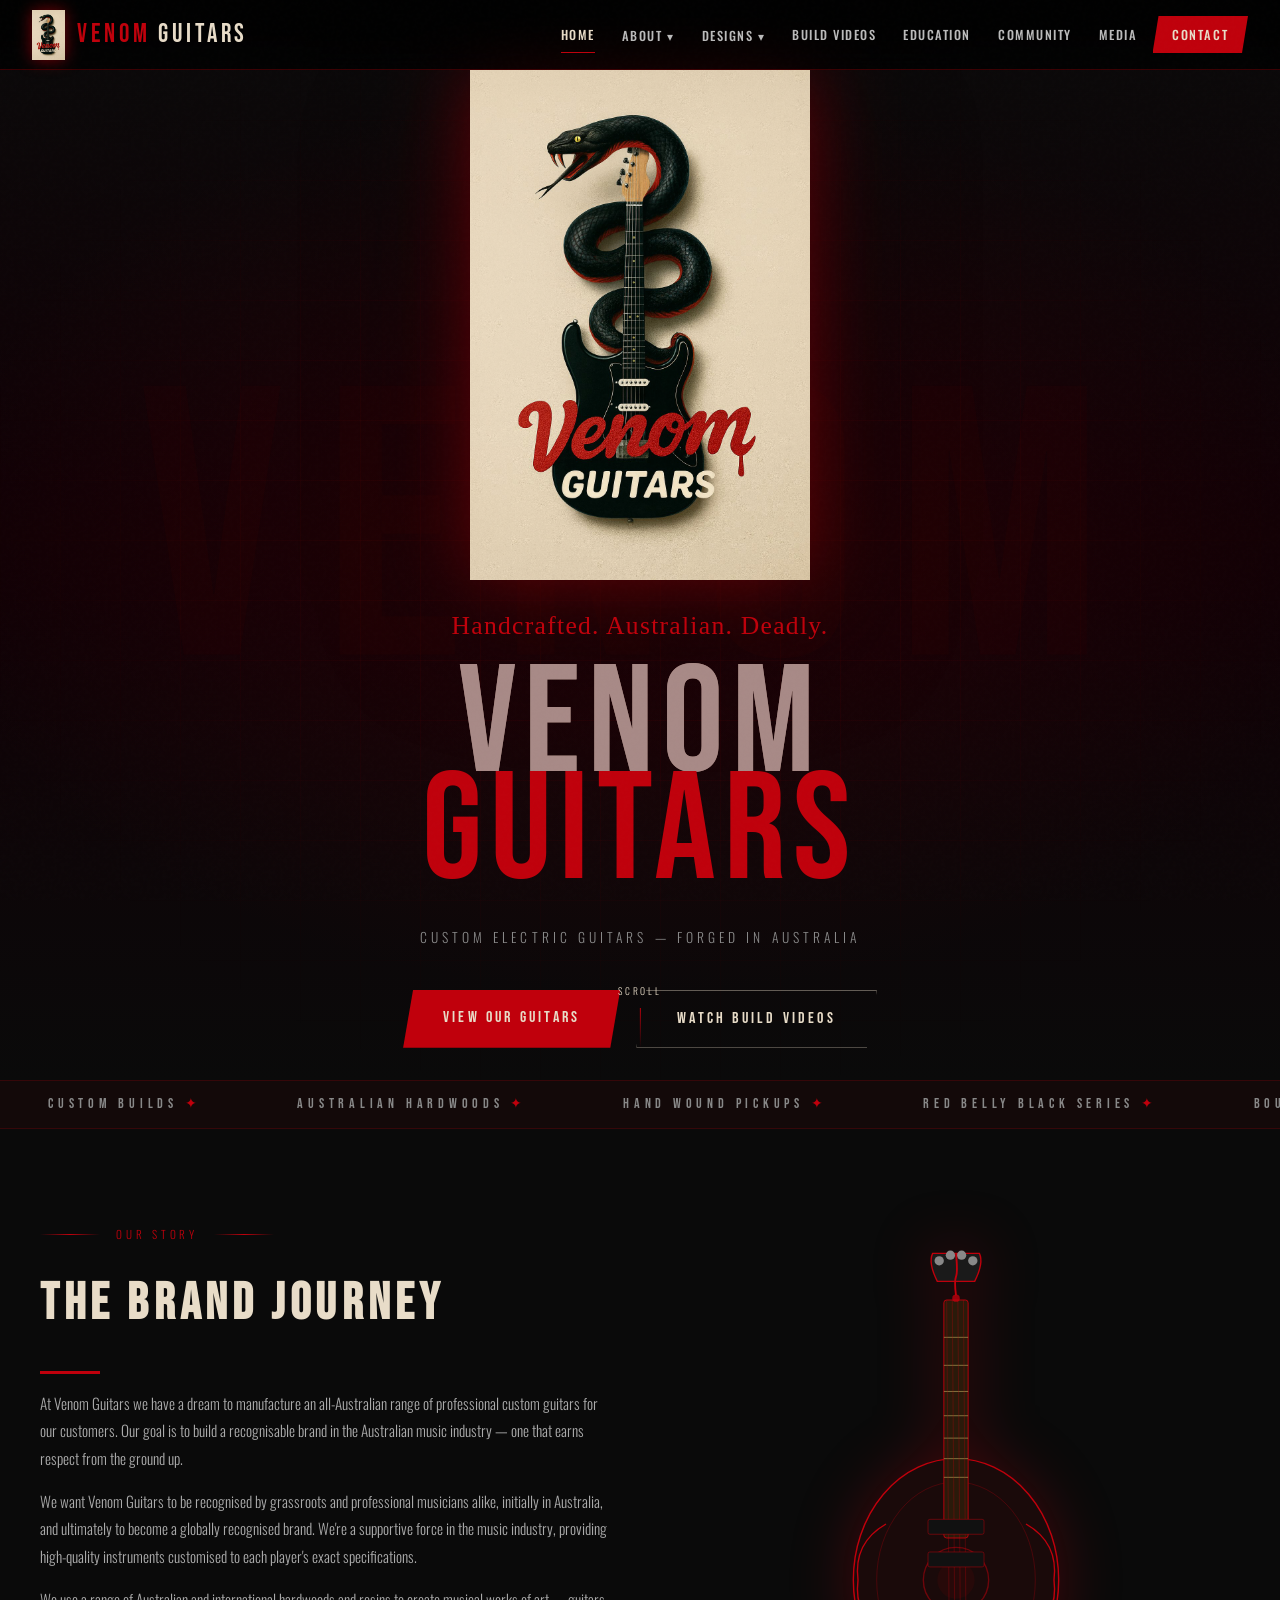
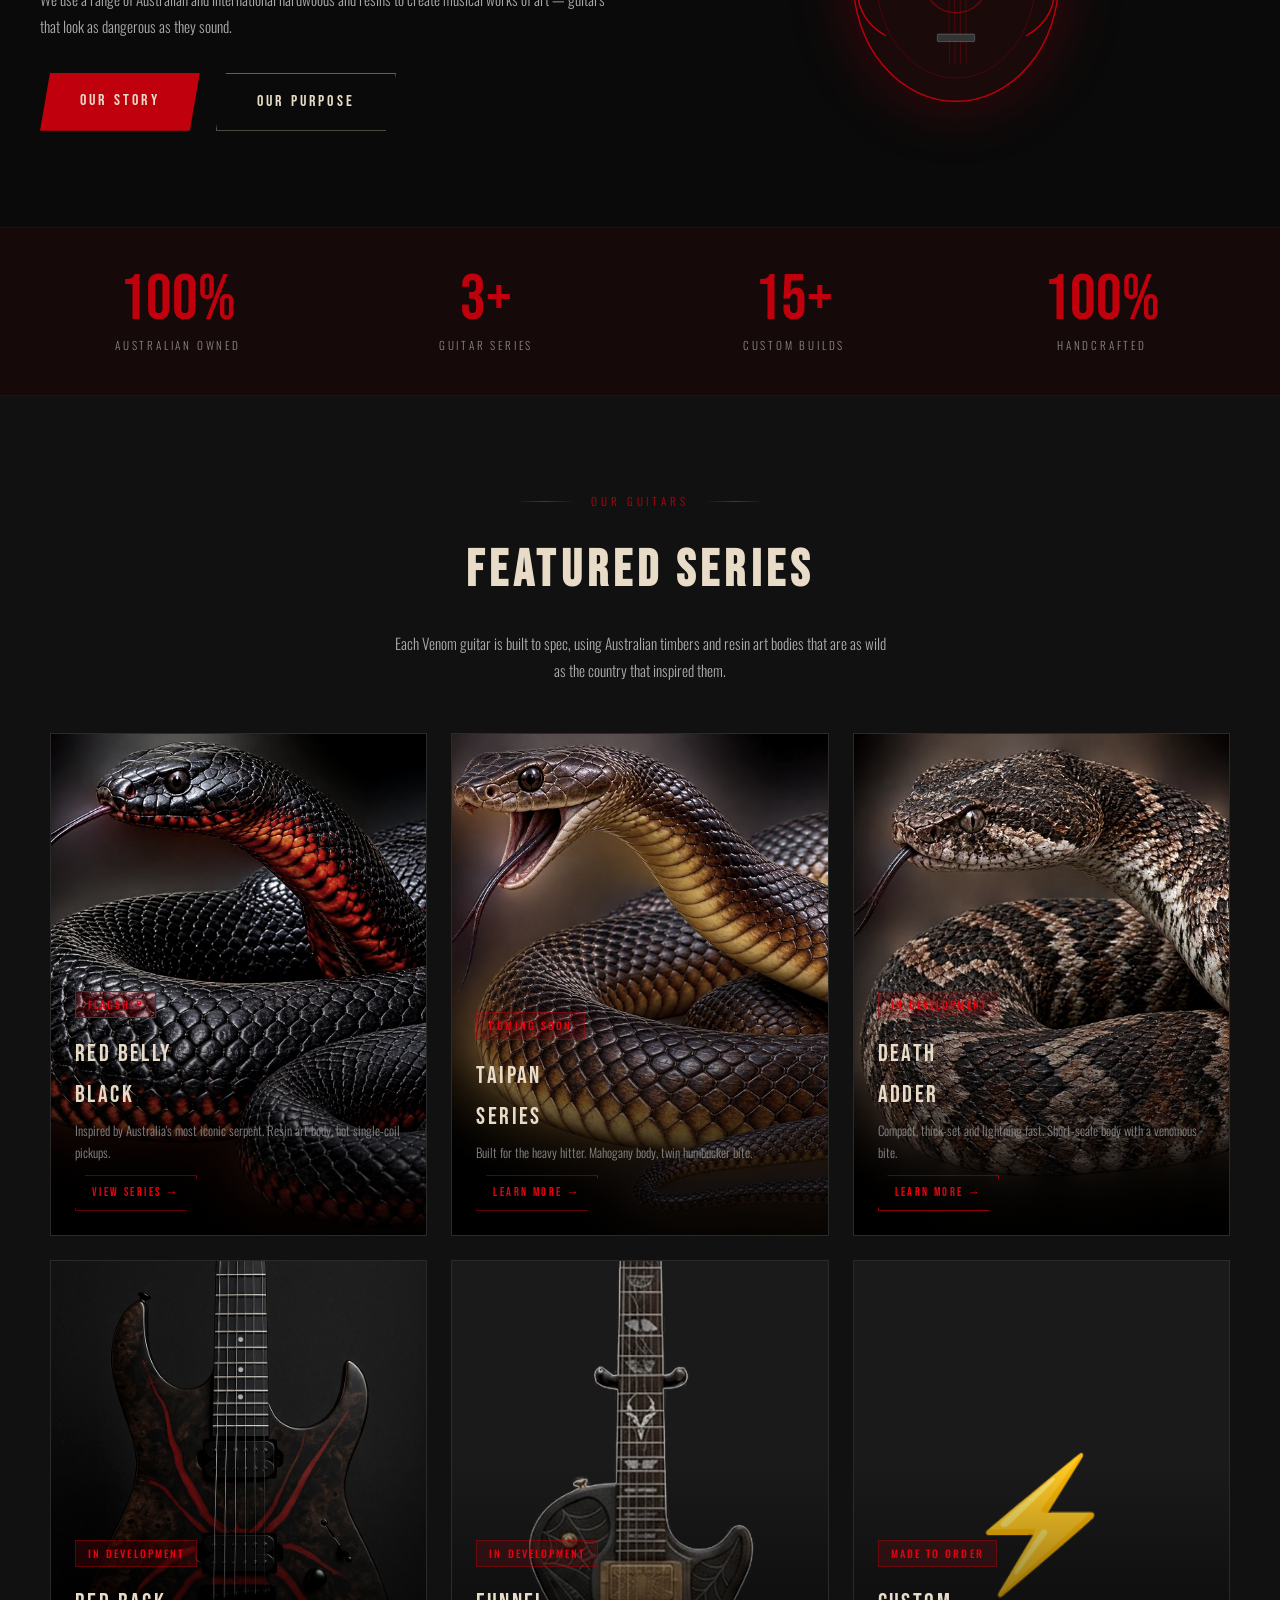
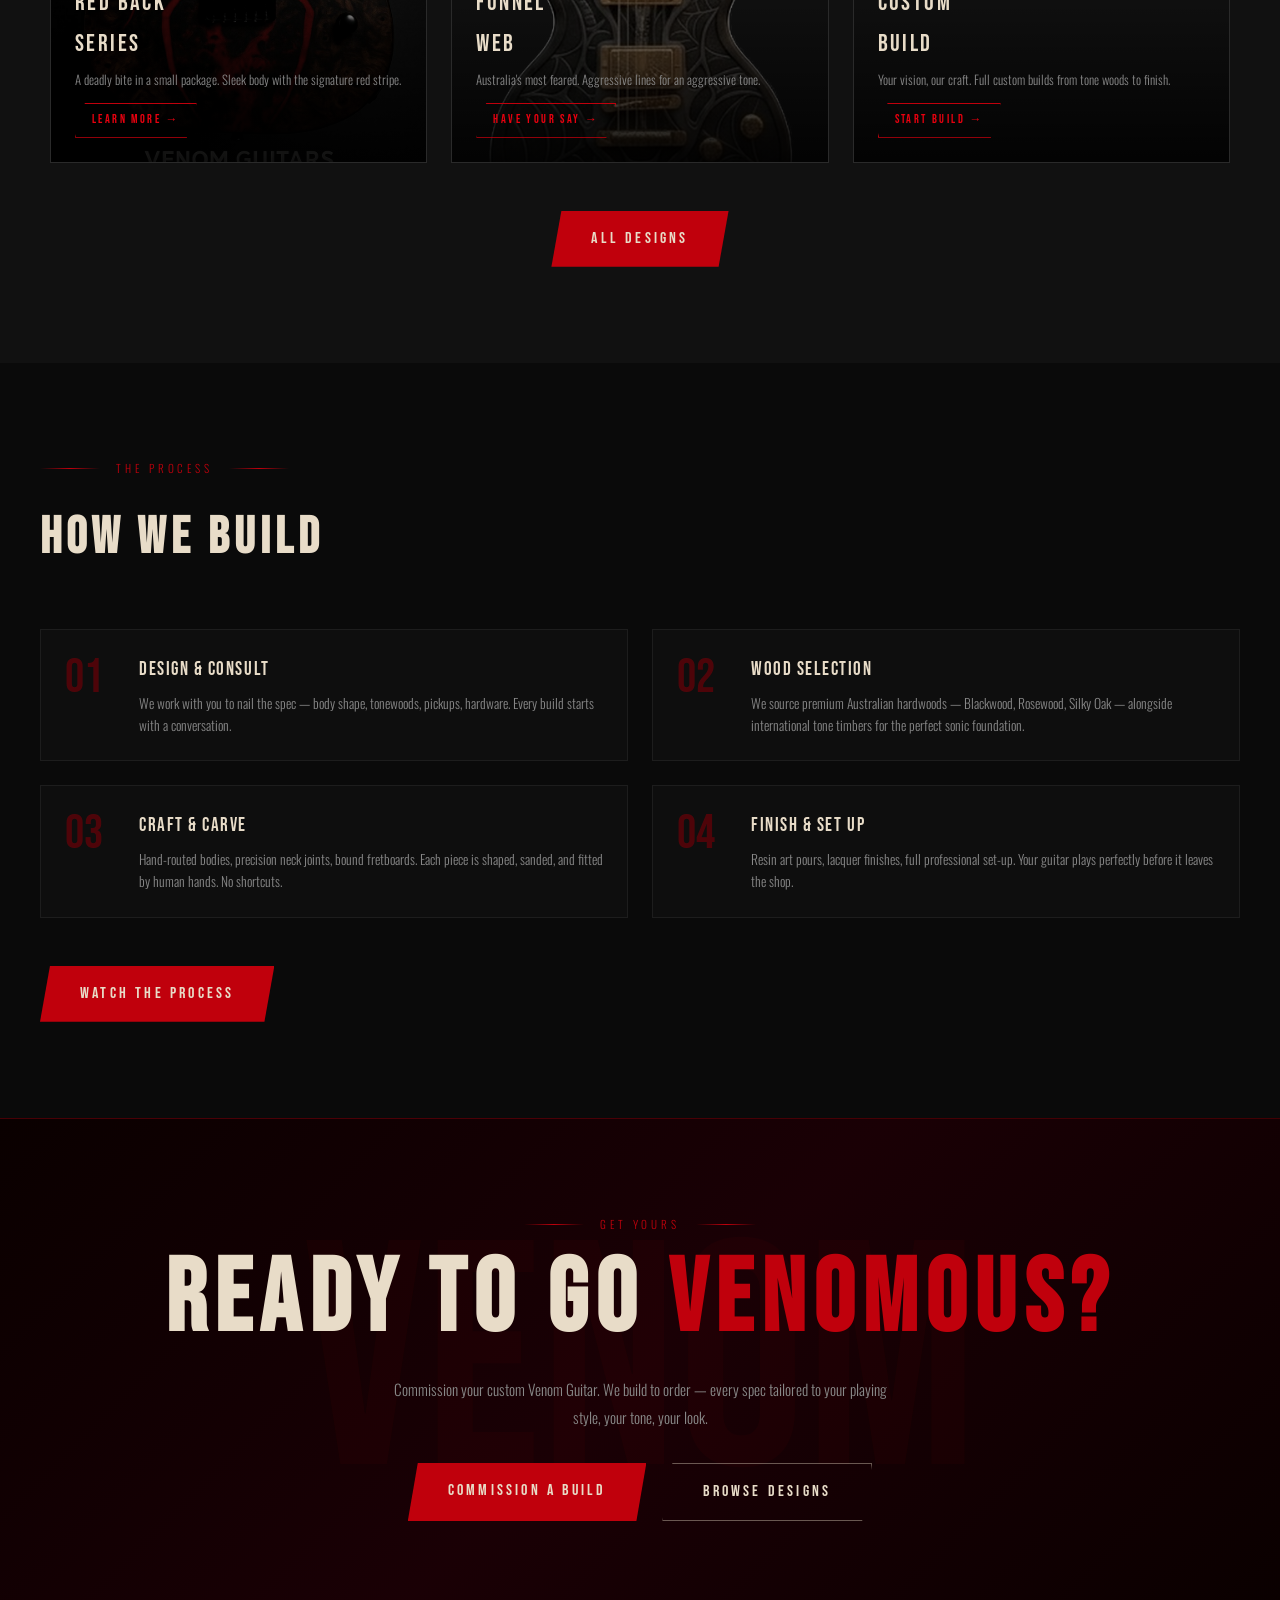
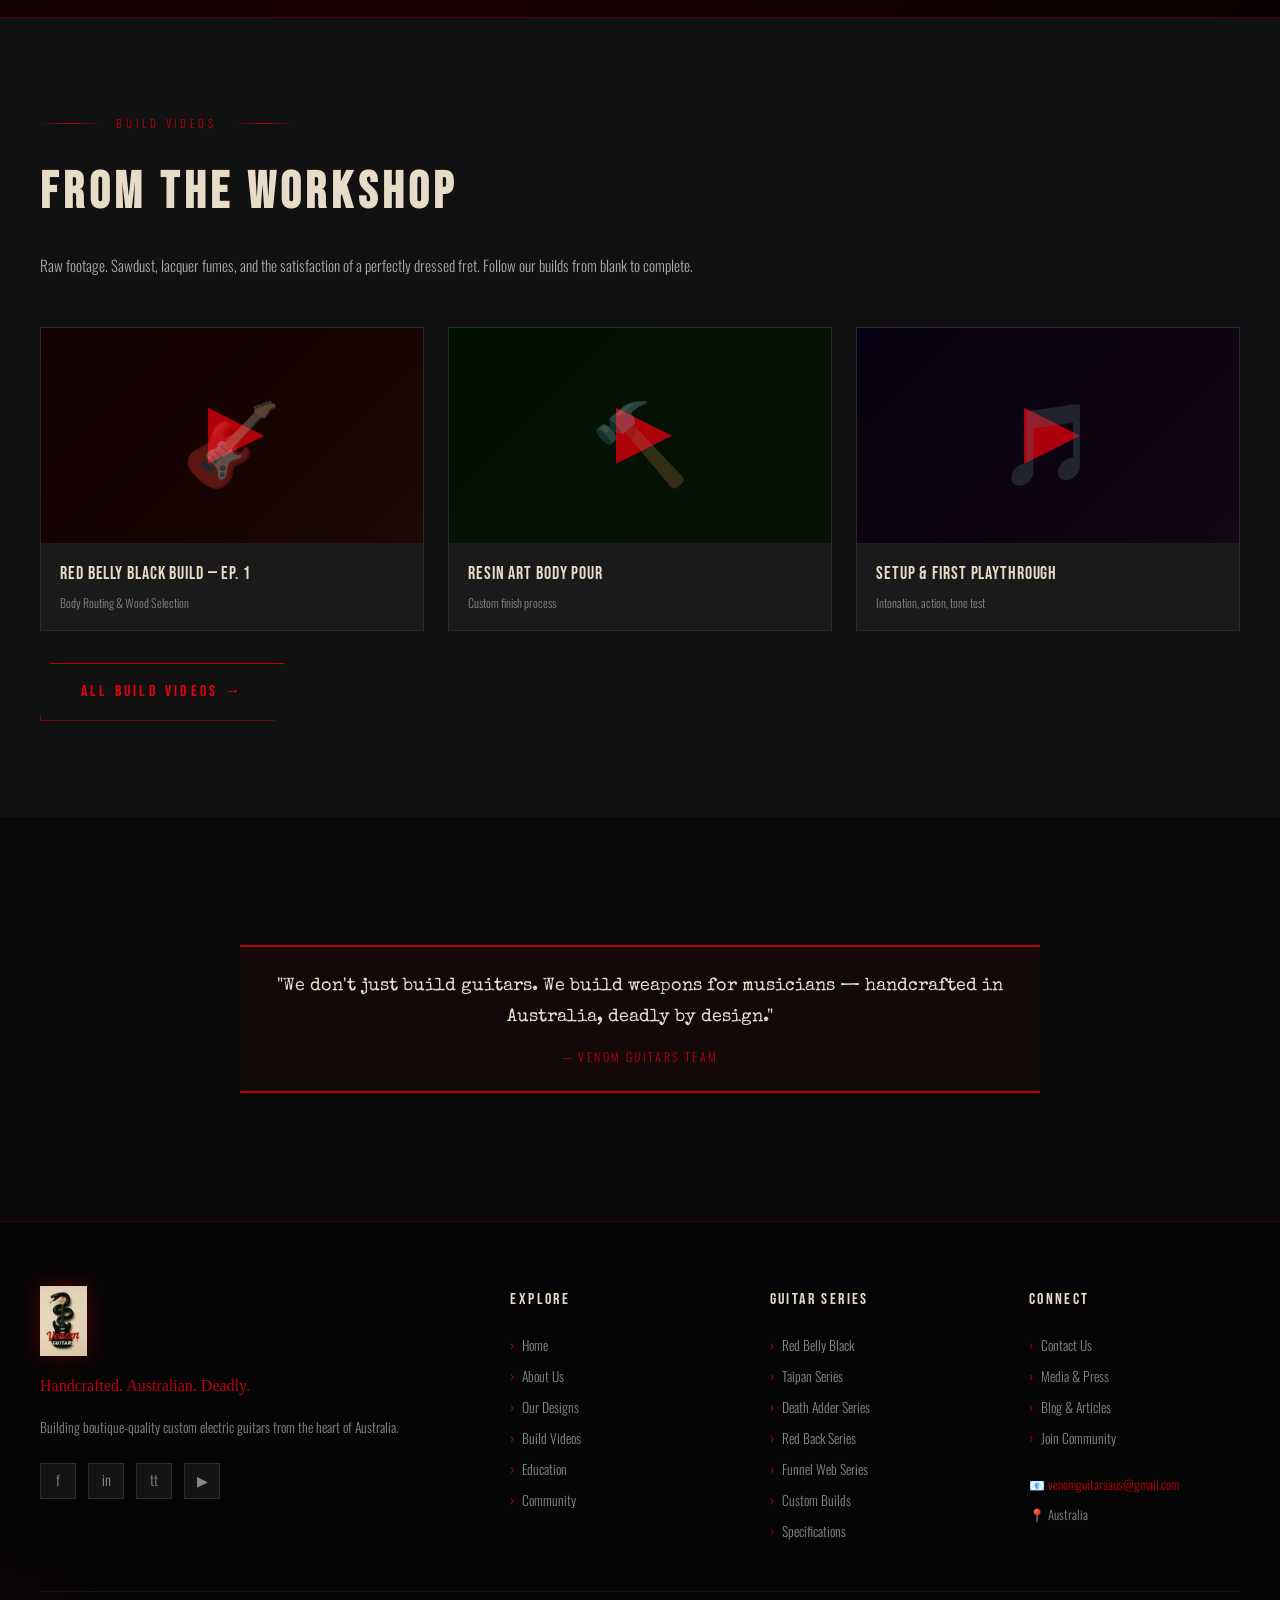
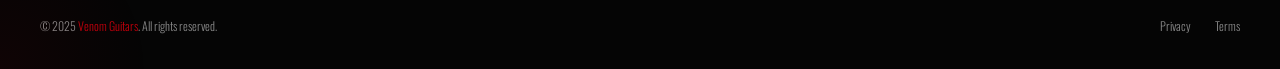
==== commit 8ad500b2: "Make page photos editable in the admin portal Co-Authored-By: Claude Sonnet 5.5 <noreply@anthropic.c" ====
--- a/index.html
+++ b/index.html
@@ -387,7 +387,7 @@
     <div class="grid-3" style="max-width:1180px; margin:0 auto;">
       <!-- Red Belly Black -->
       <div class="series-card reveal animate-up" onclick="window.location='designs.html#red-belly'">
-        <div class="series-card-bg"><img src="images/series-red-belly-black.jpg" alt="Red-bellied Black Snake" loading="lazy"></div>
+        <div class="series-card-bg"><img data-cms-img="i1" src="images/series-red-belly-black.jpg" alt="Red-bellied Black Snake" loading="lazy"></div>
         <div class="series-card-body">
           <div data-cms="s9.k4" class="badge badge-new mb-2">Flagship</div>
           <div data-cms="s9.k5" class="series-card-name">Red Belly<br>Black</div>
@@ -398,7 +398,7 @@
 
       <!-- Taipan -->
       <div class="series-card reveal animate-up delay-1" onclick="window.location='designs.html#taipan'">
-        <div class="series-card-bg"><img src="images/series-taipan.jpg" alt="Taipan Snake" loading="lazy"></div>
+        <div class="series-card-bg"><img data-cms-img="i2" src="images/series-taipan.jpg" alt="Taipan Snake" loading="lazy"></div>
         <div class="series-card-body">
           <div data-cms="s9.k7" class="badge mb-2">Coming Soon</div>
           <div data-cms="s9.k8" class="series-card-name">Taipan<br>Series</div>
@@ -409,7 +409,7 @@
 
       <!-- Death Adder -->
       <div class="series-card reveal animate-up delay-2" onclick="window.location='designs.html#death-adder'">
-        <div class="series-card-bg"><img src="images/series-death-adder.jpg" alt="Death Adder Snake" loading="lazy"></div>
+        <div class="series-card-bg"><img data-cms-img="i3" src="images/series-death-adder.jpg" alt="Death Adder Snake" loading="lazy"></div>
         <div class="series-card-body">
           <div data-cms="s9.k10" class="badge mb-2">In Development</div>
           <div data-cms="s9.k11" class="series-card-name">Death<br>Adder</div>
@@ -420,7 +420,7 @@
 
       <!-- Red Back -->
       <div class="series-card reveal animate-up delay-3" onclick="window.location='designs.html#red-back'">
-        <div class="series-card-bg"><img src="images/product-red-back-1.jpg" alt="Red Back Spider Guitar" loading="lazy" style="object-position:50% 25%;"></div>
+        <div class="series-card-bg"><img data-cms-img="i4" src="images/product-red-back-1.jpg" alt="Red Back Spider Guitar" loading="lazy" style="object-position:50% 25%;"></div>
         <div class="series-card-body">
           <div data-cms="s9.k13" class="badge mb-2">In Development</div>
           <div data-cms="s9.k14" class="series-card-name">Red Back<br>Series</div>
@@ -431,7 +431,7 @@
 
       <!-- Funnel Web -->
       <div class="series-card reveal animate-up delay-3" onclick="window.location='designs.html#funnel-web'">
-        <div class="series-card-bg"><img src="images/product-funnel-web-1.png" alt="Funnel Web Series concept guitar" loading="lazy" style="object-position:50% 68%;"></div>
+        <div class="series-card-bg"><img data-cms-img="i5" src="images/product-funnel-web-1.png" alt="Funnel Web Series concept guitar" loading="lazy" style="object-position:50% 68%;"></div>
         <div class="series-card-body">
           <div data-cms="s9.k16" class="badge mb-2">In Development</div>
           <div data-cms="s9.k17" class="series-card-name">Funnel<br>Web</div>
